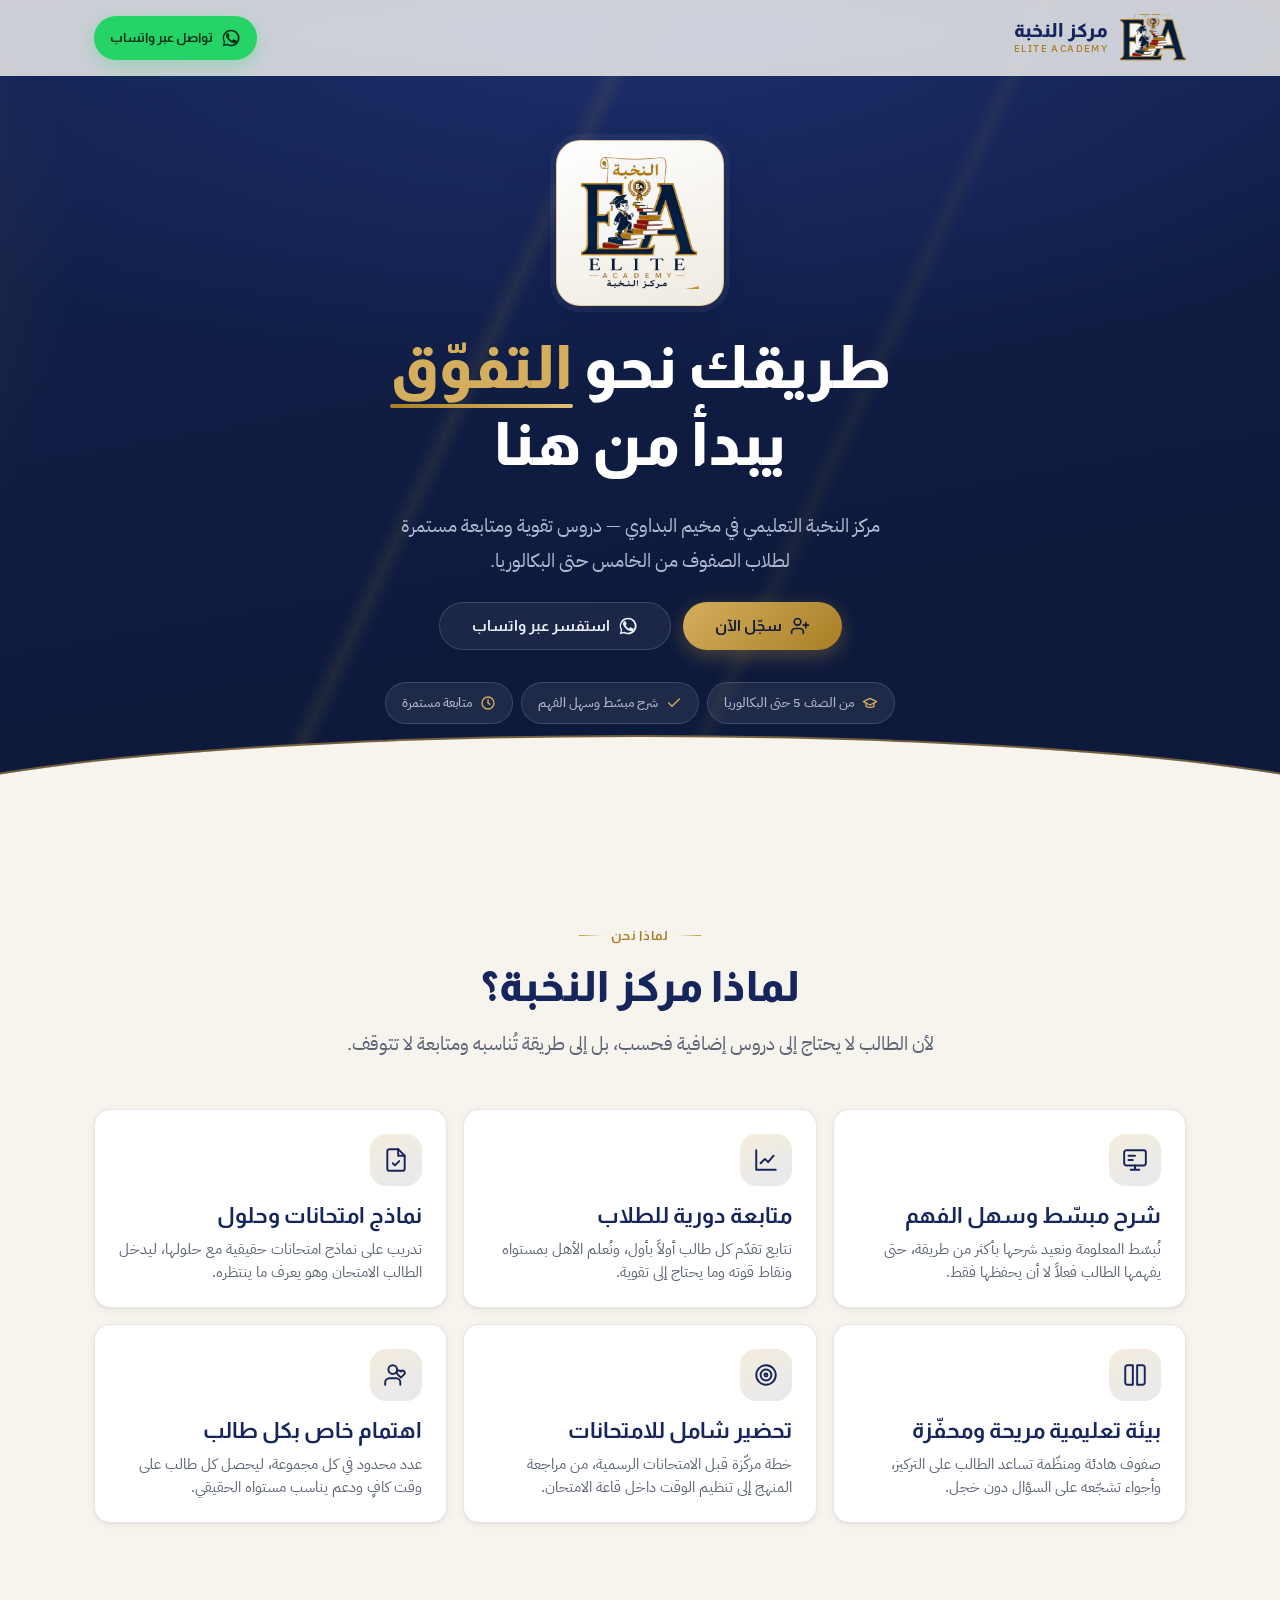
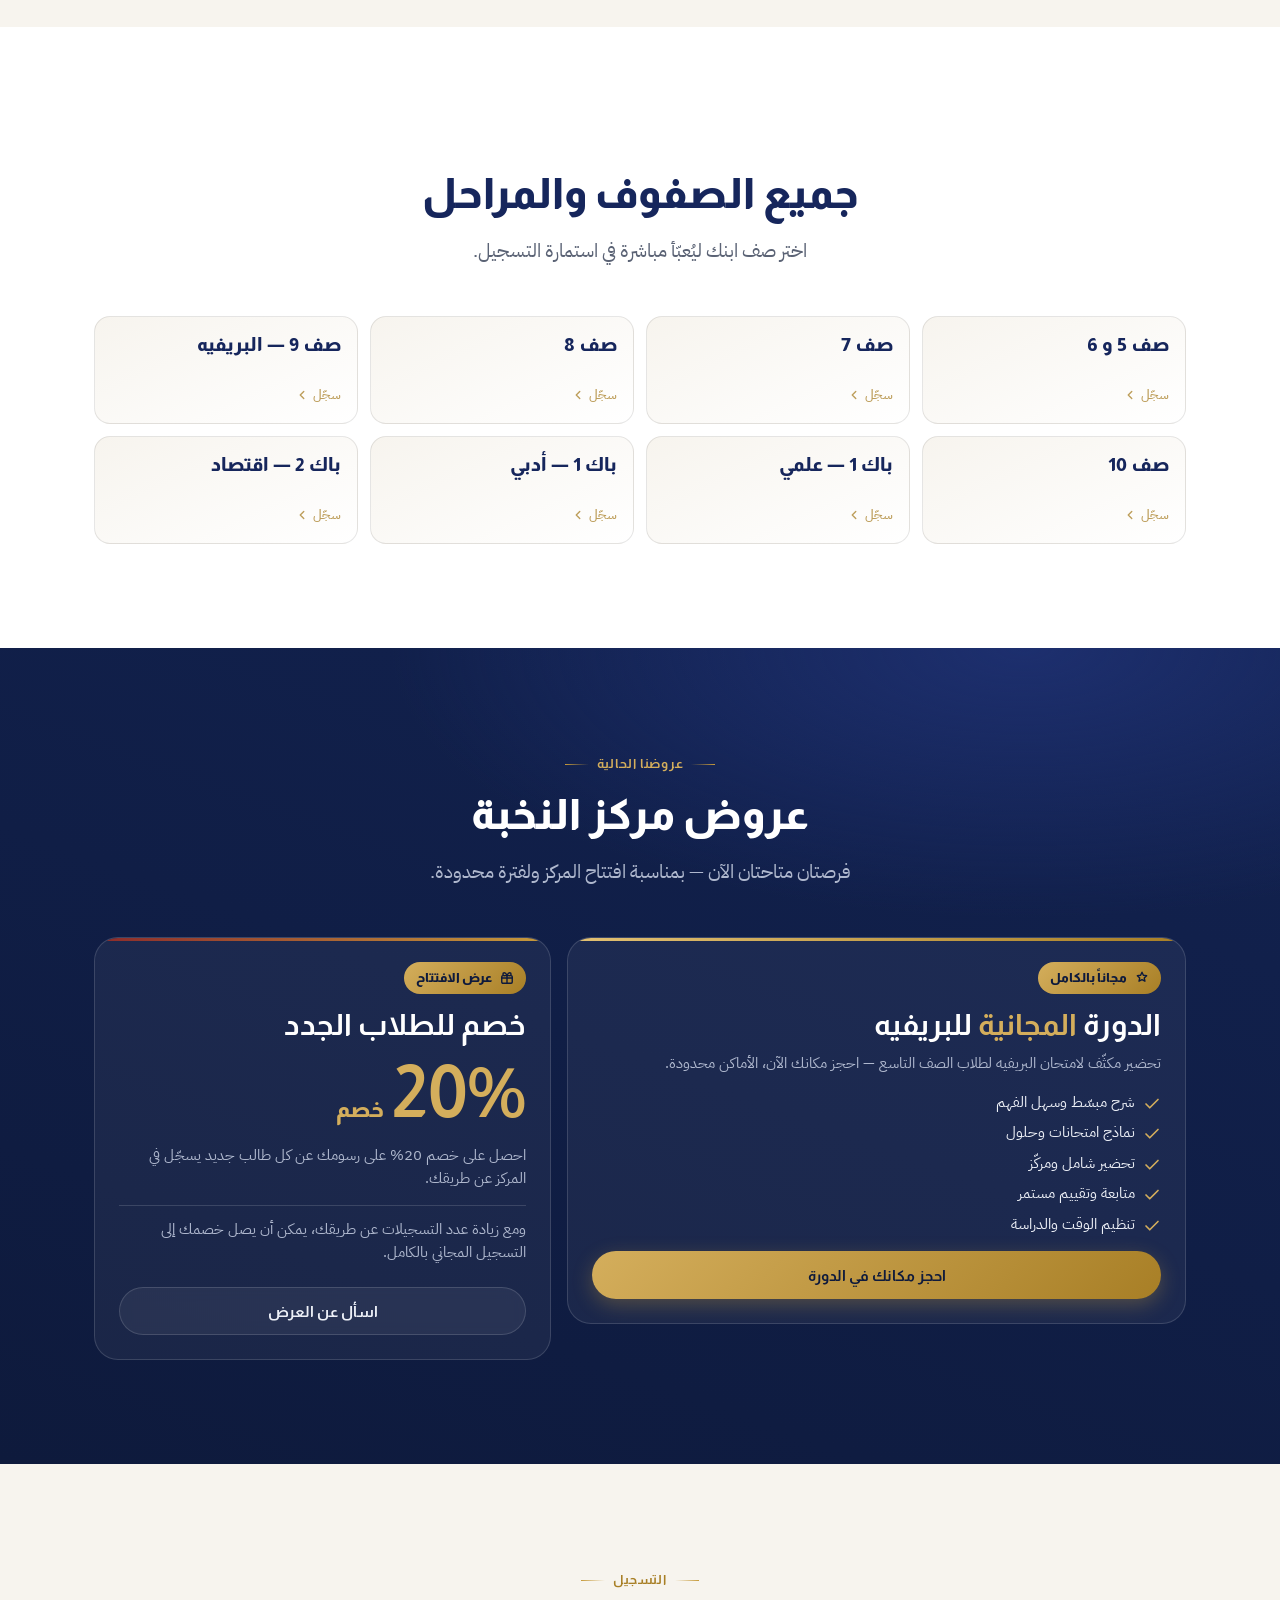
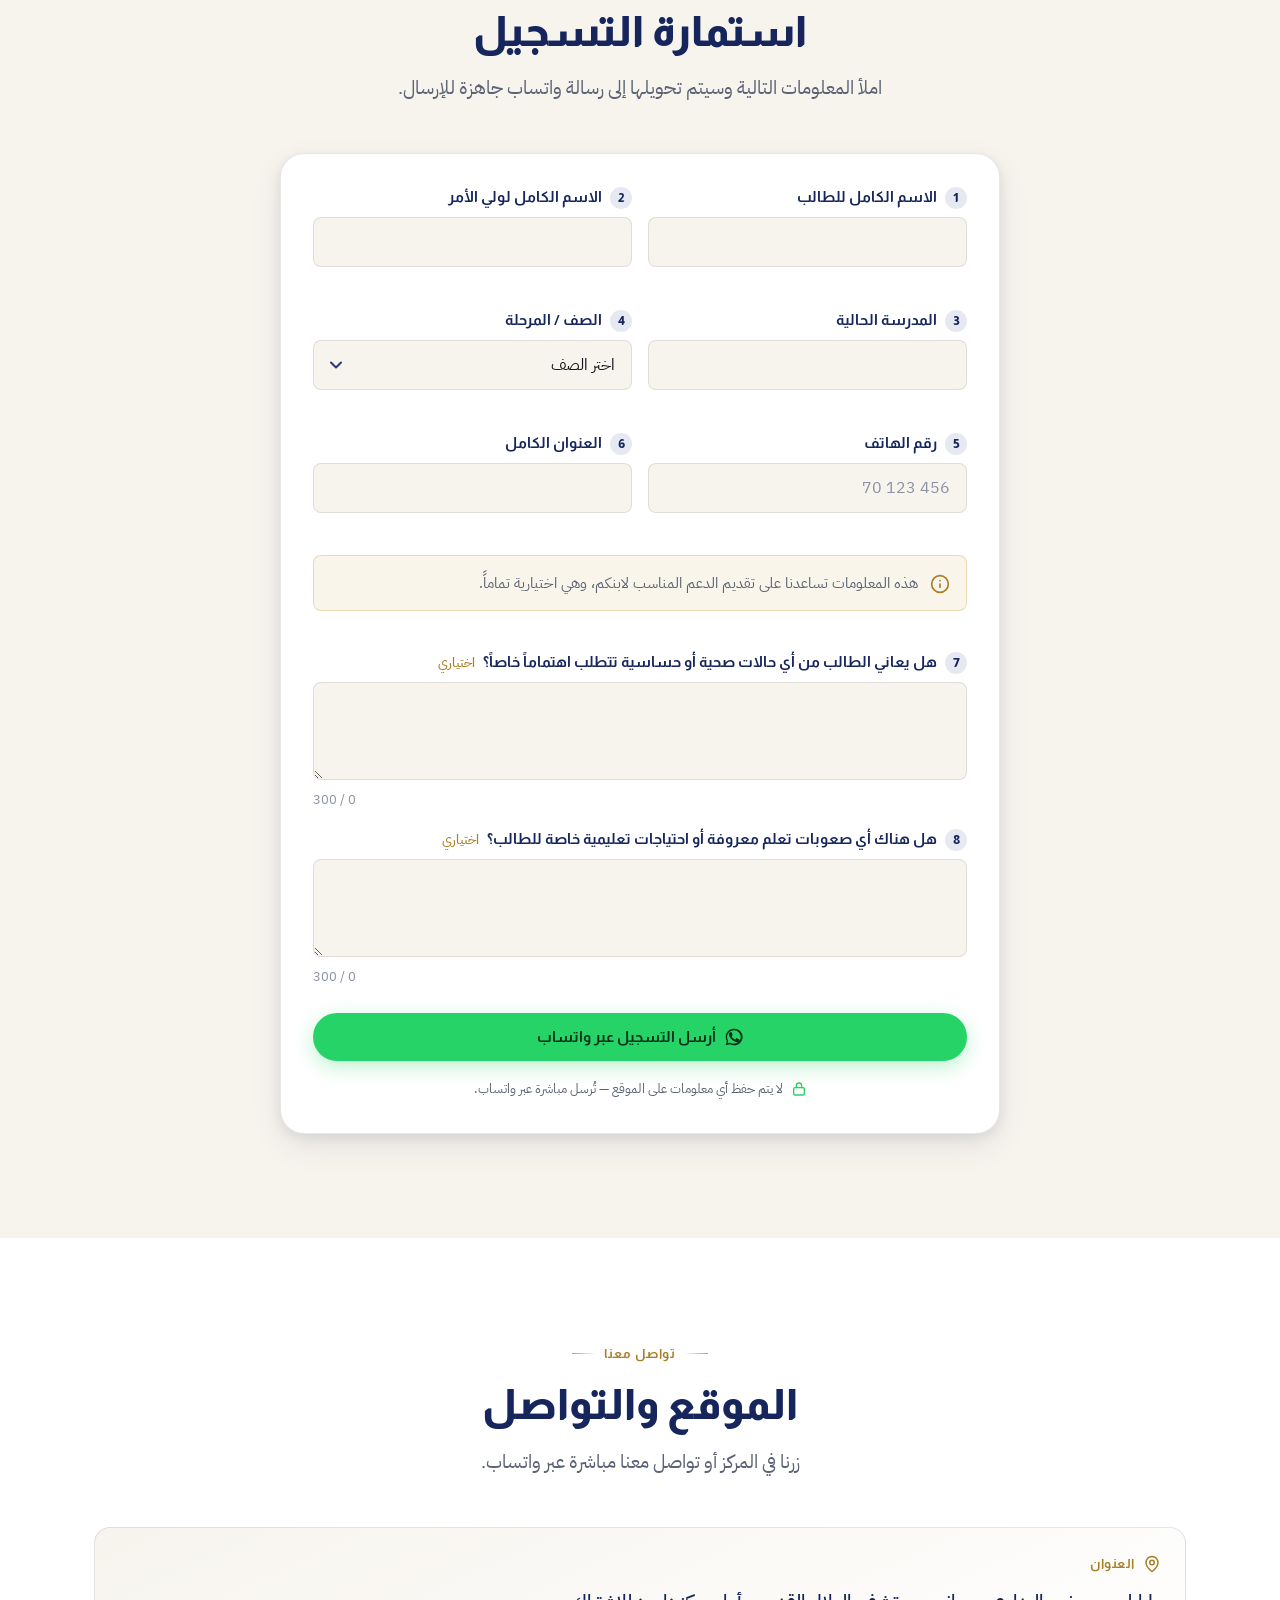
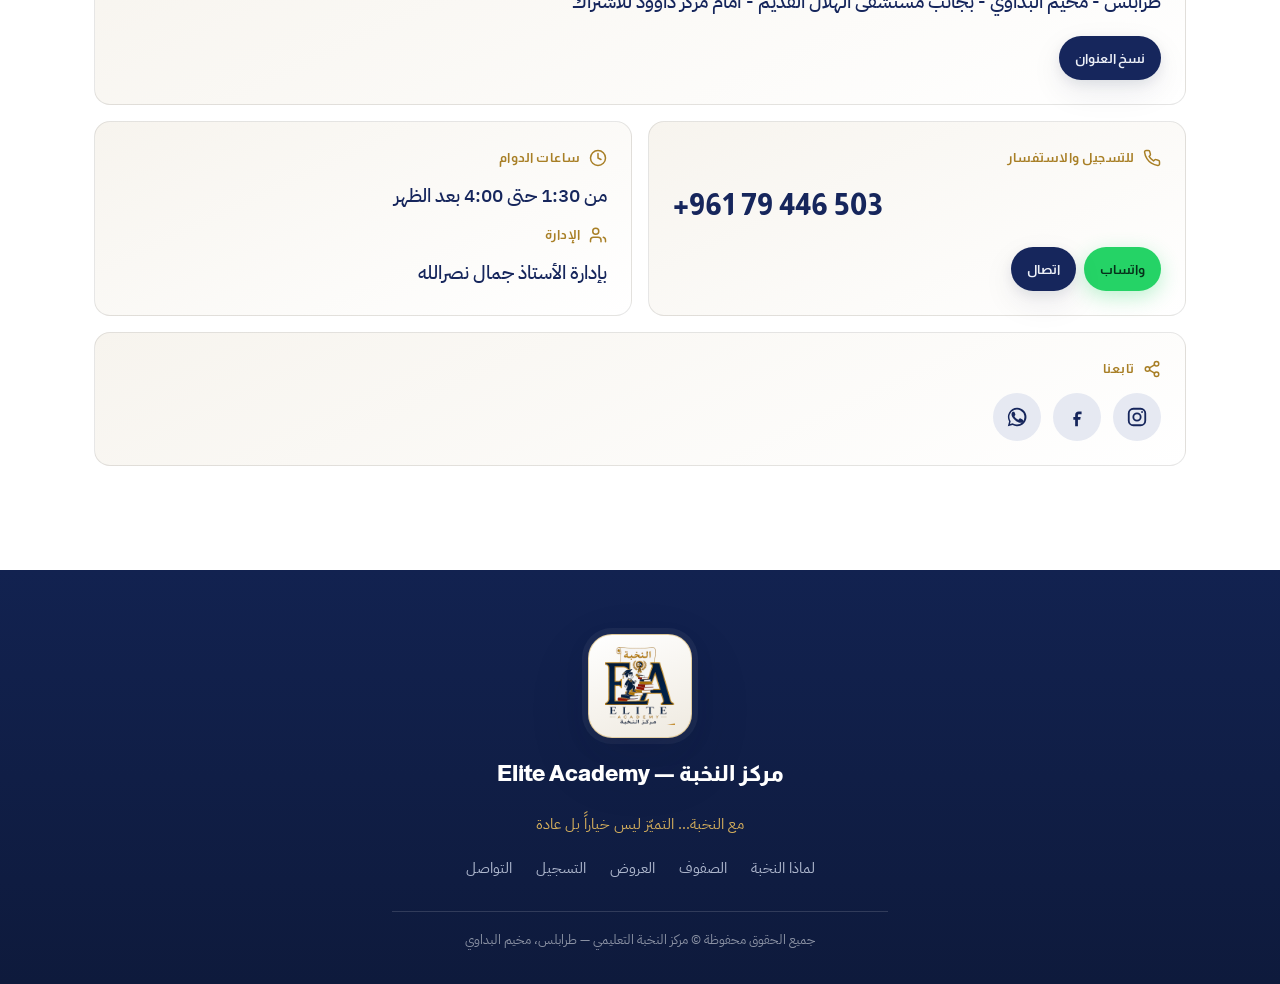
==== index.html @ ca25e095 "موقع مركز النخبة — الإصدار الأول موقع تعريفي من صفحة واحدة بالعربية (RTL) لمركز النخبة التعليمي في ط" ====
<!DOCTYPE html>
<html lang="ar" dir="rtl">
<head>
<meta charset="utf-8">
<meta name="viewport" content="width=device-width, initial-scale=1">
<title>مركز النخبة | Elite Academy — دروس تقوية في مخيم البداوي، طرابلس</title>
<meta name="description" content="مركز النخبة التعليمي في مخيم البداوي — طرابلس. دروس تقوية ومتابعة لطلاب الصفوف من الخامس حتى البكالوريا، بشرح مبسّط ومتابعة مستمرة وتحضير للامتحانات.">
<meta name="theme-color" content="#16265C">

<link rel="icon" href="assets/favicon.png" type="image/png">
<link rel="apple-touch-icon" href="assets/favicon.png">

<meta property="og:type" content="website">
<meta property="og:locale" content="ar_AR">
<meta property="og:title" content="مركز النخبة | Elite Academy">
<meta property="og:description" content="طريقك نحو التفوق يبدأ من هنا — دروس تقوية من الصف الخامس حتى البكالوريا في مخيم البداوي، طرابلس.">
<meta property="og:image" content="assets/og-image.jpg">
<meta property="og:image:width" content="1200">
<meta property="og:image:height" content="630">
<meta property="og:image:type" content="image/jpeg">
<meta name="twitter:card" content="summary_large_image">

<link rel="preconnect" href="https://fonts.googleapis.com">
<link rel="preconnect" href="https://fonts.gstatic.com" crossorigin>
<link href="https://fonts.googleapis.com/css2?family=Almarai:wght@400;700;800&family=IBM+Plex+Sans+Arabic:wght@400;500;600&display=swap" rel="stylesheet">

<link rel="stylesheet" href="css/tokens.css">
<link rel="stylesheet" href="css/base.css">
<link rel="stylesheet" href="css/components.css">
<link rel="stylesheet" href="css/sections.css">
<link rel="stylesheet" href="css/form.css">
</head>
<body>

<!-- ======================================================================
     SECTION: الهيدر
     ====================================================================== -->
<header class="header">
  <div class="container header__inner">

    <a href="#" class="logo" aria-label="مركز النخبة — الصفحة الرئيسية">
      <img class="logo__mark" src="assets/logo-mark.png" alt="" width="715" height="522">
      <span class="logo__text">
        <span class="logo__name">مركز النخبة</span>
        <span class="logo__tag">ELITE ACADEMY</span>
      </span>
    </a>

    <a class="btn btn--whatsapp btn--sm header__cta" data-wa href="#">
      <svg viewBox="0 0 24 24" fill="currentColor" aria-hidden="true"><path d="M17.5 14.4c-.3-.2-1.7-.9-2-1-.3-.1-.5-.1-.7.2s-.7 1-.9 1.2c-.2.2-.3.2-.6.1a8 8 0 0 1-2.4-1.5 9 9 0 0 1-1.6-2c-.2-.3 0-.5.1-.6l.5-.6.3-.5v-.6L9.3 6.7c-.2-.5-.5-.5-.7-.5h-.6c-.2 0-.6.1-.9.4-.3.3-1.1 1.1-1.1 2.7s1.2 3.1 1.3 3.3c.2.2 2.3 3.5 5.5 4.8 2.7 1.1 3.3.9 3.9.8.6-.1 1.7-.7 2-1.4.2-.7.2-1.3.2-1.4-.1-.2-.3-.2-.6-.4z"/><path d="M12 2a10 10 0 0 0-8.6 15L2 22l5.2-1.4A10 10 0 1 0 12 2zm0 18.2c-1.5 0-3-.4-4.3-1.2l-.3-.2-3.1.8.8-3-.2-.3A8.2 8.2 0 1 1 12 20.2z"/></svg>
      تواصل عبر واتساب
    </a>

  </div>
</header>

<main>

<!-- ======================================================================
     SECTION: الواجهة الرئيسية
     ====================================================================== -->
<section class="hero">
  <div class="container hero__inner">

    <div class="logo-plate" data-hero="1">
      <img src="assets/logo.png" alt="شعار مركز النخبة" width="727" height="813">
    </div>

    <h1 data-hero="2">
      طريقك نحو <span class="accent">التفوّق</span><br>يبدأ من هنا
    </h1>

    <p class="hero__lead" data-hero="3">
      مركز النخبة التعليمي في مخيم البداوي — دروس تقوية ومتابعة مستمرة
      لطلاب الصفوف من الخامس حتى البكالوريا.
    </p>

    <div class="hero__actions" data-hero="4">
      <a class="btn btn--gold" href="#registration">
        <svg viewBox="0 0 24 24" fill="none" stroke="currentColor" stroke-width="2" stroke-linecap="round" stroke-linejoin="round" aria-hidden="true"><path d="M16 21v-2a4 4 0 0 0-4-4H6a4 4 0 0 0-4 4v2"/><circle cx="9" cy="7" r="4"/><path d="M19 8v6M22 11h-6"/></svg>
        سجّل الآن
      </a>
      <a class="btn btn--ghost-light" data-wa href="#">
        <svg viewBox="0 0 24 24" fill="currentColor" aria-hidden="true"><path d="M17.5 14.4c-.3-.2-1.7-.9-2-1-.3-.1-.5-.1-.7.2s-.7 1-.9 1.2c-.2.2-.3.2-.6.1a8 8 0 0 1-2.4-1.5 9 9 0 0 1-1.6-2c-.2-.3 0-.5.1-.6l.5-.6.3-.5v-.6L9.3 6.7c-.2-.5-.5-.5-.7-.5h-.6c-.2 0-.6.1-.9.4-.3.3-1.1 1.1-1.1 2.7s1.2 3.1 1.3 3.3c.2.2 2.3 3.5 5.5 4.8 2.7 1.1 3.3.9 3.9.8.6-.1 1.7-.7 2-1.4.2-.7.2-1.3.2-1.4-.1-.2-.3-.2-.6-.4z"/><path d="M12 2a10 10 0 0 0-8.6 15L2 22l5.2-1.4A10 10 0 1 0 12 2zm0 18.2c-1.5 0-3-.4-4.3-1.2l-.3-.2-3.1.8.8-3-.2-.3A8.2 8.2 0 1 1 12 20.2z"/></svg>
        استفسر عبر واتساب
      </a>
    </div>

    <ul class="hero__chips" data-hero="5">
      <li class="chip chip--onDark">
        <svg viewBox="0 0 24 24" fill="none" stroke="currentColor" stroke-width="2" stroke-linecap="round" stroke-linejoin="round" aria-hidden="true"><path d="M22 10 12 5 2 10l10 5 10-5z"/><path d="M6 12v5c3 2 9 2 12 0v-5"/></svg>
        من الصف 5 حتى البكالوريا
      </li>
      <li class="chip chip--onDark">
        <svg viewBox="0 0 24 24" fill="none" stroke="currentColor" stroke-width="2" stroke-linecap="round" stroke-linejoin="round" aria-hidden="true"><path d="M20 6 9 17l-5-5"/></svg>
        شرح مبسّط وسهل الفهم
      </li>
      <li class="chip chip--onDark">
        <svg viewBox="0 0 24 24" fill="none" stroke="currentColor" stroke-width="2" stroke-linecap="round" stroke-linejoin="round" aria-hidden="true"><circle cx="12" cy="12" r="9"/><path d="M12 7v5l3 2"/></svg>
        متابعة مستمرة
      </li>
    </ul>

  </div>
  <div class="hero__arc" aria-hidden="true"></div>
</section>

<!-- ======================================================================
     SECTION: لماذا مركز النخبة؟
     ====================================================================== -->
<section class="section why" id="why">
  <div class="container">

    <div class="section-head">
      <span class="eyebrow" data-reveal>لماذا نحن</span>
      <h2 data-reveal data-reveal-step="1">لماذا مركز النخبة؟</h2>
      <p data-reveal data-reveal-step="2">
        لأن الطالب لا يحتاج إلى دروس إضافية فحسب، بل إلى طريقة تُناسبه ومتابعة لا تتوقف.
      </p>
    </div>

    <ul class="why__grid">

      <li class="card" data-reveal="scale" data-reveal-step="0">
        <span class="card__icon" aria-hidden="true">
          <svg viewBox="0 0 24 24" fill="none" stroke="currentColor" stroke-width="1.8" stroke-linecap="round" stroke-linejoin="round"><rect x="2" y="3" width="20" height="14" rx="2"/><path d="M8 21h8M12 17v4"/><path d="M6 8h6M6 12h4"/></svg>
        </span>
        <h3>شرح مبسّط وسهل الفهم</h3>
        <p>نُبسّط المعلومة ونعيد شرحها بأكثر من طريقة، حتى يفهمها الطالب فعلاً لا أن يحفظها فقط.</p>
      </li>

      <li class="card" data-reveal="scale" data-reveal-step="1">
        <span class="card__icon" aria-hidden="true">
          <svg viewBox="0 0 24 24" fill="none" stroke="currentColor" stroke-width="1.8" stroke-linecap="round" stroke-linejoin="round"><path d="M3 3v18h18"/><path d="M7 15l4-4 3 3 5-6"/></svg>
        </span>
        <h3>متابعة دورية للطلاب</h3>
        <p>نتابع تقدّم كل طالب أولاً بأول، ونُعلم الأهل بمستواه ونقاط قوته وما يحتاج إلى تقوية.</p>
      </li>

      <li class="card" data-reveal="scale" data-reveal-step="2">
        <span class="card__icon" aria-hidden="true">
          <svg viewBox="0 0 24 24" fill="none" stroke="currentColor" stroke-width="1.8" stroke-linecap="round" stroke-linejoin="round"><path d="M14 2H6a2 2 0 0 0-2 2v16a2 2 0 0 0 2 2h12a2 2 0 0 0 2-2V8z"/><path d="M14 2v6h6"/><path d="M9 15l2 2 4-4"/></svg>
        </span>
        <h3>نماذج امتحانات وحلول</h3>
        <p>تدريب على نماذج امتحانات حقيقية مع حلولها، ليدخل الطالب الامتحان وهو يعرف ما ينتظره.</p>
      </li>

      <li class="card" data-reveal="scale" data-reveal-step="3">
        <span class="card__icon" aria-hidden="true">
          <svg viewBox="0 0 24 24" fill="none" stroke="currentColor" stroke-width="1.8" stroke-linecap="round" stroke-linejoin="round"><path d="M3 5a2 2 0 0 1 2-2h5v18H5a2 2 0 0 1-2-2z"/><path d="M21 5a2 2 0 0 0-2-2h-5v18h5a2 2 0 0 0 2-2z"/></svg>
        </span>
        <h3>بيئة تعليمية مريحة ومحفّزة</h3>
        <p>صفوف هادئة ومنظّمة تساعد الطالب على التركيز، وأجواء تشجّعه على السؤال دون خجل.</p>
      </li>

      <li class="card" data-reveal="scale" data-reveal-step="4">
        <span class="card__icon" aria-hidden="true">
          <svg viewBox="0 0 24 24" fill="none" stroke="currentColor" stroke-width="1.8" stroke-linecap="round" stroke-linejoin="round"><circle cx="12" cy="12" r="9"/><circle cx="12" cy="12" r="5"/><circle cx="12" cy="12" r="1.4"/></svg>
        </span>
        <h3>تحضير شامل للامتحانات</h3>
        <p>خطة مركّزة قبل الامتحانات الرسمية، من مراجعة المنهج إلى تنظيم الوقت داخل قاعة الامتحان.</p>
      </li>

      <li class="card" data-reveal="scale" data-reveal-step="5">
        <span class="card__icon" aria-hidden="true">
          <svg viewBox="0 0 24 24" fill="none" stroke="currentColor" stroke-width="1.8" stroke-linecap="round" stroke-linejoin="round"><path d="M16 21v-2a4 4 0 0 0-4-4H6a4 4 0 0 0-4 4v2"/><circle cx="9" cy="7" r="4"/><path d="M19.5 8.6a2 2 0 0 0-2.8 0l-.2.2-.2-.2a2 2 0 1 0-2.8 2.8l3 3 3-3a2 2 0 0 0 0-2.8z"/></svg>
        </span>
        <h3>اهتمام خاص بكل طالب</h3>
        <p>عدد محدود في كل مجموعة، ليحصل كل طالب على وقت كافٍ ودعم يناسب مستواه الحقيقي.</p>
      </li>

    </ul>

  </div>
</section>

<!-- ======================================================================
     SECTION: الصفوف والمراحل
     كل بطاقة تحمل data-grade — يجب أن تطابق قيمتها قائمة grades في js/content.js
     ====================================================================== -->
<section class="section grades" id="grades">
  <div class="container">

    <div class="section-head">
      <span class="eyebrow" data-reveal>الصفوف</span>
      <h2 data-reveal data-reveal-step="1">جميع الصفوف والمراحل</h2>
      <p data-reveal data-reveal-step="2">
        اختر صف ابنك ليُعبّأ مباشرة في استمارة التسجيل.
      </p>
    </div>

    <div class="grades__grid">

      <button type="button" class="grade" data-grade="صف 5 و 6" data-reveal="scale" data-reveal-step="0">
        <span class="grade__label">صف 5 و 6</span>
        <span class="grade__hint">
          سجّل
          <svg viewBox="0 0 24 24" fill="none" stroke="currentColor" stroke-width="2.4" stroke-linecap="round" stroke-linejoin="round" aria-hidden="true"><path d="M15 6l-6 6 6 6"/></svg>
        </span>
      </button>

      <button type="button" class="grade" data-grade="صف 7" data-reveal="scale" data-reveal-step="1">
        <span class="grade__label">صف 7</span>
        <span class="grade__hint">
          سجّل
          <svg viewBox="0 0 24 24" fill="none" stroke="currentColor" stroke-width="2.4" stroke-linecap="round" stroke-linejoin="round" aria-hidden="true"><path d="M15 6l-6 6 6 6"/></svg>
        </span>
      </button>

      <button type="button" class="grade" data-grade="صف 8" data-reveal="scale" data-reveal-step="2">
        <span class="grade__label">صف 8</span>
        <span class="grade__hint">
          سجّل
          <svg viewBox="0 0 24 24" fill="none" stroke="currentColor" stroke-width="2.4" stroke-linecap="round" stroke-linejoin="round" aria-hidden="true"><path d="M15 6l-6 6 6 6"/></svg>
        </span>
      </button>

      <button type="button" class="grade" data-grade="صف 9 (البريفيه)" data-reveal="scale" data-reveal-step="3">
        <span class="grade__label">صف 9 — البريفيه</span>
        <span class="grade__hint">
          سجّل
          <svg viewBox="0 0 24 24" fill="none" stroke="currentColor" stroke-width="2.4" stroke-linecap="round" stroke-linejoin="round" aria-hidden="true"><path d="M15 6l-6 6 6 6"/></svg>
        </span>
      </button>

      <button type="button" class="grade" data-grade="صف 10" data-reveal="scale" data-reveal-step="4">
        <span class="grade__label">صف 10</span>
        <span class="grade__hint">
          سجّل
          <svg viewBox="0 0 24 24" fill="none" stroke="currentColor" stroke-width="2.4" stroke-linecap="round" stroke-linejoin="round" aria-hidden="true"><path d="M15 6l-6 6 6 6"/></svg>
        </span>
      </button>

      <button type="button" class="grade" data-grade="باك 1 - علمي" data-reveal="scale" data-reveal-step="5">
        <span class="grade__label">باك 1 — علمي</span>
        <span class="grade__hint">
          سجّل
          <svg viewBox="0 0 24 24" fill="none" stroke="currentColor" stroke-width="2.4" stroke-linecap="round" stroke-linejoin="round" aria-hidden="true"><path d="M15 6l-6 6 6 6"/></svg>
        </span>
      </button>

      <button type="button" class="grade" data-grade="باك 1 - أدبي" data-reveal="scale" data-reveal-step="6">
        <span class="grade__label">باك 1 — أدبي</span>
        <span class="grade__hint">
          سجّل
          <svg viewBox="0 0 24 24" fill="none" stroke="currentColor" stroke-width="2.4" stroke-linecap="round" stroke-linejoin="round" aria-hidden="true"><path d="M15 6l-6 6 6 6"/></svg>
        </span>
      </button>

      <button type="button" class="grade" data-grade="باك 2 - اقتصاد" data-reveal="scale" data-reveal-step="7">
        <span class="grade__label">باك 2 — اقتصاد</span>
        <span class="grade__hint">
          سجّل
          <svg viewBox="0 0 24 24" fill="none" stroke="currentColor" stroke-width="2.4" stroke-linecap="round" stroke-linejoin="round" aria-hidden="true"><path d="M15 6l-6 6 6 6"/></svg>
        </span>
      </button>

    </div>

  </div>
</section>

<!-- ======================================================================
     SECTION: العروض
     لإخفاء أي عرض انتهت مدته: أضف كلمة hidden إلى عنصر <article> الخاص به.
     ====================================================================== -->
<section class="section offers" id="offers">
  <div class="container">

    <div class="section-head">
      <span class="eyebrow" data-reveal>عروضنا الحالية</span>
      <h2 data-reveal data-reveal-step="1">عروض مركز النخبة</h2>
      <p data-reveal data-reveal-step="2">
        فرصتان متاحتان الآن — بمناسبة افتتاح المركز ولفترة محدودة.
      </p>
    </div>

    <div class="offers__grid">

      <!-- العرض 1: الدورة المجانية للبريفيه -->
      <article class="panel" data-reveal>
        <span class="panel__badge">
          <svg viewBox="0 0 24 24" fill="none" stroke="currentColor" stroke-width="2.4" stroke-linecap="round" stroke-linejoin="round" aria-hidden="true" width="14" height="14"><path d="M12 2l2.4 5.4 5.6.6-4.2 3.9 1.2 5.6L12 14.8 6.9 17.5l1.2-5.6L4 8l5.6-.6z"/></svg>
          مجاناً بالكامل
        </span>

        <h3>الدورة <span class="accent">المجانية</span> للبريفيه</h3>
        <p>تحضير مكثّف لامتحان البريفيه لطلاب الصف التاسع — احجز مكانك الآن، الأماكن محدودة.</p>

        <ul class="panel__list">
          <li>
            <svg viewBox="0 0 24 24" fill="none" stroke="currentColor" stroke-width="2.2" stroke-linecap="round" stroke-linejoin="round" aria-hidden="true"><path d="M20 6 9 17l-5-5"/></svg>
            شرح مبسّط وسهل الفهم
          </li>
          <li>
            <svg viewBox="0 0 24 24" fill="none" stroke="currentColor" stroke-width="2.2" stroke-linecap="round" stroke-linejoin="round" aria-hidden="true"><path d="M20 6 9 17l-5-5"/></svg>
            نماذج امتحانات وحلول
          </li>
          <li>
            <svg viewBox="0 0 24 24" fill="none" stroke="currentColor" stroke-width="2.2" stroke-linecap="round" stroke-linejoin="round" aria-hidden="true"><path d="M20 6 9 17l-5-5"/></svg>
            تحضير شامل ومركّز
          </li>
          <li>
            <svg viewBox="0 0 24 24" fill="none" stroke="currentColor" stroke-width="2.2" stroke-linecap="round" stroke-linejoin="round" aria-hidden="true"><path d="M20 6 9 17l-5-5"/></svg>
            متابعة وتقييم مستمر
          </li>
          <li>
            <svg viewBox="0 0 24 24" fill="none" stroke="currentColor" stroke-width="2.2" stroke-linecap="round" stroke-linejoin="round" aria-hidden="true"><path d="M20 6 9 17l-5-5"/></svg>
            تنظيم الوقت والدراسة
          </li>
        </ul>

        <a class="btn btn--gold btn--block" data-wa="brevet" href="#">احجز مكانك في الدورة</a>
      </article>

      <!-- العرض 2: خصم الطلاب الجدد -->
      <article class="panel panel--accent" data-reveal data-reveal-step="1">
        <span class="panel__badge">
          <svg viewBox="0 0 24 24" fill="none" stroke="currentColor" stroke-width="2.4" stroke-linecap="round" stroke-linejoin="round" aria-hidden="true" width="14" height="14"><rect x="3" y="8" width="18" height="13" rx="2"/><path d="M3 12h18M12 8v13"/><path d="M12 8S10 3 7.5 3a2.5 2.5 0 0 0 0 5M12 8s2-5 4.5-5a2.5 2.5 0 0 1 0 5"/></svg>
          عرض الافتتاح
        </span>

        <h3>خصم للطلاب الجدد</h3>

        <div class="panel__figure">
          <b>20%</b>
          <span>خصم</span>
        </div>

        <p>احصل على خصم 20% على رسومك عن كل طالب جديد يسجّل في المركز عن طريقك.</p>

        <p class="panel__note">
          ومع زيادة عدد التسجيلات عن طريقك، يمكن أن يصل خصمك إلى التسجيل المجاني بالكامل.
        </p>

        <div class="form-actions">
          <a class="btn btn--ghost-light btn--block" data-wa="offer" href="#">اسأل عن العرض</a>
        </div>
      </article>

    </div>

  </div>
</section>

<!-- ======================================================================
     SECTION: استمارة التسجيل
     لا تُحفظ أي بيانات — الاستمارة تبني رسالة واتساب فقط.
     ====================================================================== -->
<section class="section registration" id="registration">
  <div class="container">

    <div class="section-head">
      <span class="eyebrow" data-reveal>التسجيل</span>
      <h2 data-reveal data-reveal-step="1">استمارة التسجيل</h2>
      <p data-reveal data-reveal-step="2">
        املأ المعلومات التالية وسيتم تحويلها إلى رسالة واتساب جاهزة للإرسال.
      </p>
    </div>

    <div class="form-shell" data-reveal>

      <form id="registration-form" novalidate>

        <div class="form-grid">

          <div class="field">
            <label class="field__label" for="student">
              <span class="field__num">1</span>
              الاسم الكامل للطالب
            </label>
            <input class="field__control" type="text" id="student" name="student" required autocomplete="off">
            <div class="field__meta">
              <span class="field__error">
                <svg viewBox="0 0 24 24" fill="none" stroke="currentColor" stroke-width="2.2" stroke-linecap="round" aria-hidden="true"><circle cx="12" cy="12" r="10"/><path d="M12 8v5M12 16.5v.01"/></svg>
                يرجى إدخال اسم الطالب
              </span>
            </div>
          </div>

          <div class="field">
            <label class="field__label" for="guardian">
              <span class="field__num">2</span>
              الاسم الكامل لولي الأمر
            </label>
            <input class="field__control" type="text" id="guardian" name="guardian" required autocomplete="off">
            <div class="field__meta">
              <span class="field__error">
                <svg viewBox="0 0 24 24" fill="none" stroke="currentColor" stroke-width="2.2" stroke-linecap="round" aria-hidden="true"><circle cx="12" cy="12" r="10"/><path d="M12 8v5M12 16.5v.01"/></svg>
                يرجى إدخال اسم ولي الأمر
              </span>
            </div>
          </div>

          <div class="field">
            <label class="field__label" for="school">
              <span class="field__num">3</span>
              المدرسة الحالية
            </label>
            <input class="field__control" type="text" id="school" name="school" required autocomplete="off">
            <div class="field__meta">
              <span class="field__error">
                <svg viewBox="0 0 24 24" fill="none" stroke="currentColor" stroke-width="2.2" stroke-linecap="round" aria-hidden="true"><circle cx="12" cy="12" r="10"/><path d="M12 8v5M12 16.5v.01"/></svg>
                يرجى إدخال اسم المدرسة
              </span>
            </div>
          </div>

          <div class="field">
            <label class="field__label" for="grade">
              <span class="field__num">4</span>
              الصف / المرحلة
            </label>
            <select class="field__control" id="grade" name="grade" required>
              <option value="">اختر الصف</option>
            </select>
            <div class="field__meta">
              <span class="field__error">
                <svg viewBox="0 0 24 24" fill="none" stroke="currentColor" stroke-width="2.2" stroke-linecap="round" aria-hidden="true"><circle cx="12" cy="12" r="10"/><path d="M12 8v5M12 16.5v.01"/></svg>
                يرجى اختيار الصف
              </span>
            </div>
          </div>

          <div class="field">
            <label class="field__label" for="phone">
              <span class="field__num">5</span>
              رقم الهاتف
            </label>
            <input class="field__control field__control--tel" type="tel" id="phone" name="phone" required inputmode="tel" autocomplete="tel" placeholder="70 123 456">
            <div class="field__meta">
              <span class="field__error">
                <svg viewBox="0 0 24 24" fill="none" stroke="currentColor" stroke-width="2.2" stroke-linecap="round" aria-hidden="true"><circle cx="12" cy="12" r="10"/><path d="M12 8v5M12 16.5v.01"/></svg>
                يرجى إدخال رقم هاتف صحيح
              </span>
            </div>
          </div>

          <div class="field">
            <label class="field__label" for="address">
              <span class="field__num">6</span>
              العنوان الكامل
            </label>
            <input class="field__control" type="text" id="address" name="address" required autocomplete="off">
            <div class="field__meta">
              <span class="field__error">
                <svg viewBox="0 0 24 24" fill="none" stroke="currentColor" stroke-width="2.2" stroke-linecap="round" aria-hidden="true"><circle cx="12" cy="12" r="10"/><path d="M12 8v5M12 16.5v.01"/></svg>
                يرجى إدخال العنوان
              </span>
            </div>
          </div>

          <div class="field field--wide">
            <div class="form-note">
              <svg viewBox="0 0 24 24" fill="none" stroke="currentColor" stroke-width="2" stroke-linecap="round" stroke-linejoin="round" aria-hidden="true"><circle cx="12" cy="12" r="10"/><path d="M12 16v-4M12 8v.01"/></svg>
              <p>هذه المعلومات تساعدنا على تقديم الدعم المناسب لابنكم، وهي اختيارية تماماً.</p>
            </div>
          </div>

          <div class="field field--wide">
            <label class="field__label" for="health">
              <span class="field__num">7</span>
              هل يعاني الطالب من أي حالات صحية أو حساسية تتطلب اهتماماً خاصاً؟
              <span class="field__optional">اختياري</span>
            </label>
            <textarea class="field__control" id="health" name="health" maxlength="300" rows="3"></textarea>
            <div class="field__meta">
              <span class="field__count" data-count-for="health"></span>
            </div>
          </div>

          <div class="field field--wide">
            <label class="field__label" for="needs">
              <span class="field__num">8</span>
              هل هناك أي صعوبات تعلم معروفة أو احتياجات تعليمية خاصة للطالب؟
              <span class="field__optional">اختياري</span>
            </label>
            <textarea class="field__control" id="needs" name="needs" maxlength="300" rows="3"></textarea>
            <div class="field__meta">
              <span class="field__count" data-count-for="needs"></span>
            </div>
          </div>

        </div>

        <div class="form-actions">
          <button type="submit" class="btn btn--whatsapp btn--block">
            <svg viewBox="0 0 24 24" fill="currentColor" aria-hidden="true"><path d="M17.5 14.4c-.3-.2-1.7-.9-2-1-.3-.1-.5-.1-.7.2s-.7 1-.9 1.2c-.2.2-.3.2-.6.1a8 8 0 0 1-2.4-1.5 9 9 0 0 1-1.6-2c-.2-.3 0-.5.1-.6l.5-.6.3-.5v-.6L9.3 6.7c-.2-.5-.5-.5-.7-.5h-.6c-.2 0-.6.1-.9.4-.3.3-1.1 1.1-1.1 2.7s1.2 3.1 1.3 3.3c.2.2 2.3 3.5 5.5 4.8 2.7 1.1 3.3.9 3.9.8.6-.1 1.7-.7 2-1.4.2-.7.2-1.3.2-1.4-.1-.2-.3-.2-.6-.4z"/><path d="M12 2a10 10 0 0 0-8.6 15L2 22l5.2-1.4A10 10 0 1 0 12 2zm0 18.2c-1.5 0-3-.4-4.3-1.2l-.3-.2-3.1.8.8-3-.2-.3A8.2 8.2 0 1 1 12 20.2z"/></svg>
            أرسل التسجيل عبر واتساب
          </button>
        </div>

        <div class="form-privacy">
          <svg viewBox="0 0 24 24" fill="none" stroke="currentColor" stroke-width="2" stroke-linecap="round" stroke-linejoin="round" aria-hidden="true"><rect x="4" y="10" width="16" height="11" rx="2"/><path d="M8 10V7a4 4 0 0 1 8 0v3"/></svg>
          <p>لا يتم حفظ أي معلومات على الموقع — تُرسل مباشرة عبر واتساب.</p>
        </div>

      </form>

      <!-- لوحة التأكيد بعد بناء الرسالة -->
      <div class="form-done" id="form-done">
        <span class="form-done__icon" aria-hidden="true">
          <svg viewBox="0 0 24 24" fill="none" stroke="currentColor" stroke-width="2.4" stroke-linecap="round" stroke-linejoin="round"><path d="M20 6 9 17l-5-5"/></svg>
        </span>

        <h3>رسالتك جاهزة</h3>
        <p>إذا لم يفتح واتساب تلقائياً، اضغط الزر بالأسفل أو انسخ الرسالة وأرسلها يدوياً.</p>

        <pre class="form-done__preview" id="form-preview"></pre>

        <p class="form-done__warn" id="form-trim" hidden>
          <svg viewBox="0 0 24 24" fill="none" stroke="currentColor" stroke-width="2" stroke-linecap="round" stroke-linejoin="round" aria-hidden="true"><path d="M10.3 3.9 1.8 18a2 2 0 0 0 1.7 3h17a2 2 0 0 0 1.7-3L13.7 3.9a2 2 0 0 0-3.4 0z"/><path d="M12 9v4M12 17v.01"/></svg>
          إجاباتك طويلة، لذلك قد تصل مختصرة إلى واتساب — استخدم «نسخ الرسالة» لإرسالها كاملة.
        </p>

        <div class="form-done__actions">
          <a class="btn btn--whatsapp" id="form-send" href="#" target="_blank" rel="noopener">فتح واتساب</a>
          <button type="button" class="btn btn--navy" id="form-copy">نسخ الرسالة</button>
        </div>

        <span class="copy-ok" id="copy-state" role="status" aria-live="polite"></span>
      </div>

    </div>

  </div>
</section>

<!-- ======================================================================
     SECTION: الموقع والتواصل
     ====================================================================== -->
<section class="section contact" id="contact">
  <div class="container">

    <div class="section-head">
      <span class="eyebrow" data-reveal>تواصل معنا</span>
      <h2 data-reveal data-reveal-step="1">الموقع والتواصل</h2>
      <p data-reveal data-reveal-step="2">
        زرنا في المركز أو تواصل معنا مباشرة عبر واتساب.
      </p>
    </div>

    <div class="contact__grid">

      <div class="contact__card contact__card--wide" data-reveal>
        <span class="contact__label">
          <svg viewBox="0 0 24 24" fill="none" stroke="currentColor" stroke-width="2" stroke-linecap="round" stroke-linejoin="round" aria-hidden="true"><path d="M20 10c0 6-8 12-8 12s-8-6-8-12a8 8 0 0 1 16 0z"/><circle cx="12" cy="10" r="3"/></svg>
          العنوان
        </span>
        <p class="contact__value" id="address-text" data-site="address"></p>
        <div class="contact__actions">
          <button type="button" class="btn btn--navy btn--sm" data-copy="#address-text">نسخ العنوان</button>
        </div>
      </div>

      <div class="contact__card" data-reveal data-reveal-step="1">
        <span class="contact__label">
          <svg viewBox="0 0 24 24" fill="none" stroke="currentColor" stroke-width="2" stroke-linecap="round" stroke-linejoin="round" aria-hidden="true"><path d="M22 16.9v3a2 2 0 0 1-2.2 2 19.8 19.8 0 0 1-8.6-3.1 19.5 19.5 0 0 1-6-6A19.8 19.8 0 0 1 2.1 4.2 2 2 0 0 1 4.1 2h3a2 2 0 0 1 2 1.7c.1 1 .4 1.9.7 2.8a2 2 0 0 1-.5 2.1L8.1 9.9a16 16 0 0 0 6 6l1.3-1.2a2 2 0 0 1 2.1-.5c.9.3 1.8.6 2.8.7a2 2 0 0 1 1.7 2z"/></svg>
          للتسجيل والاستفسار
        </span>
        <p class="contact__value contact__value--phone" data-site="phoneDisplay"></p>
        <div class="contact__actions">
          <a class="btn btn--whatsapp btn--sm" data-wa href="#">واتساب</a>
          <a class="btn btn--navy btn--sm" data-tel href="#">اتصال</a>
        </div>
      </div>

      <div class="contact__card" data-reveal data-reveal-step="2">
        <span class="contact__label">
          <svg viewBox="0 0 24 24" fill="none" stroke="currentColor" stroke-width="2" stroke-linecap="round" stroke-linejoin="round" aria-hidden="true"><circle cx="12" cy="12" r="10"/><path d="M12 6v6l4 2"/></svg>
          ساعات الدوام
        </span>
        <p class="contact__value" data-site="hours"></p>

        <span class="contact__label">
          <svg viewBox="0 0 24 24" fill="none" stroke="currentColor" stroke-width="2" stroke-linecap="round" stroke-linejoin="round" aria-hidden="true"><path d="M16 21v-2a4 4 0 0 0-4-4H6a4 4 0 0 0-4 4v2"/><circle cx="9" cy="7" r="4"/><path d="M22 21v-2a4 4 0 0 0-3-3.9"/></svg>
          الإدارة
        </span>
        <p class="contact__value" data-site="director"></p>
      </div>

      <div class="contact__card contact__card--wide" data-reveal data-reveal-step="3">
        <span class="contact__label">
          <svg viewBox="0 0 24 24" fill="none" stroke="currentColor" stroke-width="2" stroke-linecap="round" stroke-linejoin="round" aria-hidden="true"><circle cx="18" cy="5" r="3"/><circle cx="6" cy="12" r="3"/><circle cx="18" cy="19" r="3"/><path d="M8.6 13.5l6.8 4M15.4 6.5l-6.8 4"/></svg>
          تابعنا
        </span>
        <div class="socials">
          <a class="social" data-social="instagram" href="#" aria-label="إنستغرام" aria-disabled="true">
            <svg viewBox="0 0 24 24" fill="none" stroke="currentColor" stroke-width="2" stroke-linecap="round" stroke-linejoin="round" aria-hidden="true"><rect x="3" y="3" width="18" height="18" rx="5"/><circle cx="12" cy="12" r="4"/><circle cx="17.5" cy="6.5" r="1" fill="currentColor" stroke="none"/></svg>
          </a>
          <a class="social" data-social="facebook" href="#" aria-label="فيسبوك" aria-disabled="true">
            <svg viewBox="0 0 24 24" fill="currentColor" aria-hidden="true"><path d="M14 9h3V6h-3a4 4 0 0 0-4 4v2H8v3h2v7h3v-7h2.5l.5-3H13v-2a1 1 0 0 1 1-1z"/></svg>
          </a>
          <a class="social" data-wa href="#" aria-label="واتساب">
            <svg viewBox="0 0 24 24" fill="currentColor" aria-hidden="true"><path d="M17.5 14.4c-.3-.2-1.7-.9-2-1-.3-.1-.5-.1-.7.2s-.7 1-.9 1.2c-.2.2-.3.2-.6.1a8 8 0 0 1-2.4-1.5 9 9 0 0 1-1.6-2c-.2-.3 0-.5.1-.6l.5-.6.3-.5v-.6L9.3 6.7c-.2-.5-.5-.5-.7-.5h-.6c-.2 0-.6.1-.9.4-.3.3-1.1 1.1-1.1 2.7s1.2 3.1 1.3 3.3c.2.2 2.3 3.5 5.5 4.8 2.7 1.1 3.3.9 3.9.8.6-.1 1.7-.7 2-1.4.2-.7.2-1.3.2-1.4-.1-.2-.3-.2-.6-.4z"/><path d="M12 2a10 10 0 0 0-8.6 15L2 22l5.2-1.4A10 10 0 1 0 12 2zm0 18.2c-1.5 0-3-.4-4.3-1.2l-.3-.2-3.1.8.8-3-.2-.3A8.2 8.2 0 1 1 12 20.2z"/></svg>
          </a>
        </div>
      </div>

    </div>

  </div>
</section>

</main>

<!-- ======================================================================
     SECTION: التذييل
     ====================================================================== -->
<footer class="footer">
  <div class="container footer__inner">

    <div class="logo-plate">
      <img src="assets/logo.png" alt="شعار مركز النخبة" width="727" height="813" loading="lazy">
    </div>

    <p class="footer__name">مركز النخبة — Elite Academy</p>
    <p class="footer__tagline">مع النخبة… التميّز ليس خياراً بل عادة</p>

    <nav class="footer__nav" aria-label="روابط الموقع">
      <a href="#why">لماذا النخبة</a>
      <a href="#grades">الصفوف</a>
      <a href="#offers">العروض</a>
      <a href="#registration">التسجيل</a>
      <a href="#contact">التواصل</a>
    </nav>

    <p class="footer__bottom">
      جميع الحقوق محفوظة © مركز النخبة التعليمي — طرابلس، مخيم البداوي
    </p>

  </div>
</footer>

<!-- ======================================================================
     SECTION: شريط الإجراءات للهاتف
     ====================================================================== -->
<nav class="mobilebar" aria-label="إجراءات سريعة">
  <a class="btn btn--gold" href="#registration">سجّل الآن</a>
  <a class="btn btn--whatsapp" data-wa href="#">
    <svg viewBox="0 0 24 24" fill="currentColor" aria-hidden="true"><path d="M17.5 14.4c-.3-.2-1.7-.9-2-1-.3-.1-.5-.1-.7.2s-.7 1-.9 1.2c-.2.2-.3.2-.6.1a8 8 0 0 1-2.4-1.5 9 9 0 0 1-1.6-2c-.2-.3 0-.5.1-.6l.5-.6.3-.5v-.6L9.3 6.7c-.2-.5-.5-.5-.7-.5h-.6c-.2 0-.6.1-.9.4-.3.3-1.1 1.1-1.1 2.7s1.2 3.1 1.3 3.3c.2.2 2.3 3.5 5.5 4.8 2.7 1.1 3.3.9 3.9.8.6-.1 1.7-.7 2-1.4.2-.7.2-1.3.2-1.4-.1-.2-.3-.2-.6-.4z"/><path d="M12 2a10 10 0 0 0-8.6 15L2 22l5.2-1.4A10 10 0 1 0 12 2zm0 18.2c-1.5 0-3-.4-4.3-1.2l-.3-.2-3.1.8.8-3-.2-.3A8.2 8.2 0 1 1 12 20.2z"/></svg>
    واتساب
  </a>
</nav>

<script src="js/content.js"></script>
<script src="js/whatsapp.js"></script>
<script src="js/reveal.js" defer></script>
<script src="js/form.js" defer></script>
<script src="js/main.js" defer></script>
</body>
</html>
---- css/tokens.css ----
/* ==========================================================================
   مركز النخبة — Design tokens
   The ONLY file in this project allowed to contain raw values.
   Every colour, font, size, space, radius, shadow and duration lives here.
   ========================================================================== */

:root {
  /* ---------- Colour ---------- */
  --navy-900: #0E1A3C;
  --navy-800: #122250;
  --navy-700: #16265C;   /* primary brand navy — taken from the logo */
  --navy-600: #1D2F6E;
  --navy-500: #24397F;
  --navy-100: #E6E9F2;

  --gold-600: #A87F26;
  --gold-500: #C69A3B;   /* brand gold — taken from the logo */
  --gold-400: #D4AE5C;
  --gold-300: #E3C173;
  --gold-100: #F5E9CE;

  --maroon-600: #8C2B2B; /* from the books in the logo — used sparingly */

  --cream-50: #F7F4EE;   /* page surface */
  --cream-100: #EFEAE0;
  --white: #FFFFFF;

  --ink: #14161C;
  --muted: #5B6375;
  --muted-light: #8A91A3;

  --whatsapp: #25D366;
  --whatsapp-ink: #06301A;

  /* ---------- Semantic ---------- */
  --bg: var(--cream-50);
  --bg-elevated: var(--white);
  --bg-inverse: var(--navy-700);
  --text: var(--ink);
  --text-soft: var(--muted);
  --text-on-dark: #EDF0F7;
  --text-on-dark-soft: #AFB8CE;
  --accent: var(--gold-500);
  --border: rgba(20, 22, 28, .10);
  --border-on-dark: rgba(255, 255, 255, .14);

  /* ---------- Type ---------- */
  --font-display: "Almarai", system-ui, sans-serif;
  --font-body: "IBM Plex Sans Arabic", system-ui, sans-serif;

  --fs-xs:   0.8125rem;                              /* 13px */
  --fs-sm:   0.9375rem;                              /* 15px */
  --fs-base: 1rem;                                   /* 16px — never smaller */
  --fs-md:   clamp(1.0625rem, 1rem + .35vw, 1.1875rem);
  --fs-lg:   clamp(1.1875rem, 1.05rem + .7vw,  1.375rem);
  --fs-xl:   clamp(1.4375rem, 1.2rem + 1.1vw,  1.875rem);
  --fs-2xl:  clamp(1.75rem,  1.35rem + 1.9vw,  2.625rem);
  --fs-3xl:  clamp(2.125rem, 1.5rem + 3vw,     3.75rem);

  --lh-tight: 1.28;
  --lh-snug: 1.5;
  --lh-base: 1.85;

  --fw-regular: 400;
  --fw-medium: 500;
  --fw-semibold: 600;
  --fw-bold: 700;
  --fw-black: 800;

  /* ---------- Space ---------- */
  --sp-1: 4px;
  --sp-2: 8px;
  --sp-3: 12px;
  --sp-4: 16px;
  --sp-5: 24px;
  --sp-6: 32px;
  --sp-7: 48px;
  --sp-8: 64px;
  --sp-9: 96px;

  --gutter: var(--sp-5);
  --section-y: clamp(3.5rem, 2rem + 7vw, 6.5rem);
  --maxw: 1140px;
  --maxw-prose: 62ch;

  /* ---------- Radius ---------- */
  --r-sm: 8px;
  --r-md: 16px;
  --r-lg: 24px;
  --r-full: 999px;

  /* ---------- Elevation ---------- */
  --shadow-sm: 0 1px 2px rgba(14, 26, 60, .06), 0 2px 8px rgba(14, 26, 60, .05);
  --shadow-md: 0 4px 12px rgba(14, 26, 60, .08), 0 12px 32px rgba(14, 26, 60, .08);
  --shadow-lg: 0 8px 24px rgba(14, 26, 60, .10), 0 24px 64px rgba(14, 26, 60, .12);
  --shadow-gold: 0 6px 20px rgba(198, 154, 59, .32);

  /* ---------- Motion ---------- */
  --dur-fast: 150ms;
  --dur: 300ms;
  --dur-slow: 600ms;
  --dur-slower: 900ms;
  --ease: cubic-bezier(.22, 1, .36, 1);
  --ease-out: cubic-bezier(.16, 1, .3, 1);

  /* ---------- Layers ---------- */
  --z-decor: 0;
  --z-content: 1;
  --z-header: 50;
  --z-mobilebar: 60;

  /* سهم القائمة المنسدلة — يبقى هنا لأنه يحمل قيمة لون */
  --select-caret: url("data:image/svg+xml,%3Csvg xmlns='http://www.w3.org/2000/svg' viewBox='0 0 12 8'%3E%3Cpath d='M1 1.5 6 6.5l5-5' fill='none' stroke='%2324397F' stroke-width='2' stroke-linecap='round' stroke-linejoin='round'/%3E%3C/svg%3E");

  /* ---------- Component ---------- */
  --header-h: 64px;
  --mobilebar-h: 68px;
  --tap: 48px;
}
---- css/base.css ----
/* ==========================================================================
   Base — reset, RTL defaults, typography, scroll-reveal primitives
   ========================================================================== */

*, *::before, *::after { box-sizing: border-box; }

* { margin: 0; padding: 0; }

html {
  scroll-behavior: smooth;
  scroll-padding-top: calc(var(--header-h) + var(--sp-4));
  -webkit-text-size-adjust: 100%;
}

body {
  font-family: var(--font-body);
  font-size: var(--fs-base);
  font-weight: var(--fw-regular);
  line-height: var(--lh-base);
  color: var(--text);
  background: var(--bg);
  -webkit-font-smoothing: antialiased;
  text-rendering: optimizeLegibility;
  overflow-x: hidden;
  /* room for the fixed mobile action bar */
  padding-bottom: calc(var(--mobilebar-h) + env(safe-area-inset-bottom, 0px));
}

@media (min-width: 768px) {
  body { padding-bottom: 0; }
}

img, svg { display: block; max-width: 100%; height: auto; }

h1, h2, h3, h4 {
  font-family: var(--font-display);
  font-weight: var(--fw-black);
  line-height: var(--lh-tight);
  letter-spacing: 0;
}

h1 { font-size: var(--fs-3xl); }
h2 { font-size: var(--fs-2xl); }
h3 { font-size: var(--fs-lg); font-weight: var(--fw-bold); }

p { max-width: var(--maxw-prose); }

a { color: inherit; text-decoration: none; }

button, input, select, textarea { font: inherit; color: inherit; }

button { background: none; border: 0; cursor: pointer; }

ul, ol { list-style: none; }

:focus-visible {
  outline: 3px solid var(--gold-400);
  outline-offset: 3px;
  border-radius: var(--r-sm);
}

::selection { background: var(--gold-300); color: var(--navy-900); }

/* Arabic text renders with Western numerals throughout, per brand decision */
body { font-variant-numeric: lining-nums; }

.num { font-family: var(--font-body); direction: ltr; unicode-bidi: isolate; }

/* --------------------------------------------------------------------------
   Layout helpers
   -------------------------------------------------------------------------- */

.container {
  width: 100%;
  max-width: var(--maxw);
  margin-inline: auto;
  padding-inline: var(--gutter);
}

.section { padding-block: var(--section-y); }

.sr-only {
  position: absolute;
  width: 1px; height: 1px;
  padding: 0; margin: -1px;
  overflow: hidden;
  clip-path: inset(50%);
  white-space: nowrap;
}

/* --------------------------------------------------------------------------
   Scroll reveal — driven by js/reveal.js, one-time per element
   -------------------------------------------------------------------------- */

[data-reveal] {
  opacity: 0;
  transform: translateY(18px);
  transition:
    opacity var(--dur-slow) var(--ease-out),
    transform var(--dur-slow) var(--ease-out);
  transition-delay: var(--reveal-delay, 0ms);
}

[data-reveal="scale"] { transform: translateY(12px) scale(.965); }
[data-reveal="right"] { transform: translateX(24px); }

[data-reveal].is-visible {
  opacity: 1;
  transform: none;
}

/* --------------------------------------------------------------------------
   Respect the user's motion preference — nothing moves, nothing is hidden
   -------------------------------------------------------------------------- */

@media (prefers-reduced-motion: reduce) {
  html { scroll-behavior: auto; }

  *, *::before, *::after {
    animation-duration: .001ms !important;
    animation-iteration-count: 1 !important;
    transition-duration: .001ms !important;
    scroll-behavior: auto !important;
  }

  [data-reveal] { opacity: 1 !important; transform: none !important; }
}
---- css/components.css ----
/* ==========================================================================
   Components — buttons, chips, cards, icons, logo lockup
   ========================================================================== */

/* --------------------------------------------------------------------------
   Buttons
   -------------------------------------------------------------------------- */

.btn {
  display: inline-flex;
  align-items: center;
  justify-content: center;
  gap: var(--sp-2);
  min-height: var(--tap);
  padding: var(--sp-3) var(--sp-5);
  border-radius: var(--r-full);
  font-family: var(--font-display);
  font-size: var(--fs-sm);
  font-weight: var(--fw-bold);
  line-height: 1;
  white-space: nowrap;
  transition:
    transform var(--dur-fast) var(--ease),
    box-shadow var(--dur) var(--ease),
    background-color var(--dur) var(--ease),
    color var(--dur) var(--ease),
    border-color var(--dur) var(--ease);
}

.btn:hover { transform: translateY(-2px); }
.btn:active { transform: translateY(0); }

.btn svg { width: 20px; height: 20px; flex: none; }

.btn--gold {
  background: linear-gradient(135deg, var(--gold-400), var(--gold-600));
  color: var(--navy-900);
  box-shadow: var(--shadow-gold);
}
.btn--gold:hover { box-shadow: 0 10px 28px rgba(198, 154, 59, .45); }

.btn--navy {
  background: var(--navy-700);
  color: var(--text-on-dark);
  box-shadow: var(--shadow-md);
}
.btn--navy:hover { background: var(--navy-600); }

.btn--whatsapp {
  background: var(--whatsapp);
  color: var(--whatsapp-ink);
  box-shadow: 0 6px 20px rgba(37, 211, 102, .30);
}
.btn--whatsapp:hover { box-shadow: 0 10px 28px rgba(37, 211, 102, .42); }

.btn--ghost-light {
  background: rgba(255, 255, 255, .06);
  color: var(--text-on-dark);
  border: 1px solid var(--border-on-dark);
  backdrop-filter: blur(6px);
}
.btn--ghost-light:hover {
  background: rgba(255, 255, 255, .12);
  border-color: rgba(255, 255, 255, .28);
}

/* الحد الأدنى 44px — أصغر مساحة لمس مقبولة على الهاتف */
.btn--sm {
  min-height: 44px;
  padding: var(--sp-2) var(--sp-4);
  font-size: var(--fs-xs);
}

.btn--block { width: 100%; }

/* --------------------------------------------------------------------------
   Logo lockup
   -------------------------------------------------------------------------- */

.logo {
  display: inline-flex;
  align-items: center;
  gap: var(--sp-3);
}

.logo__mark {
  height: 42px;
  width: auto;
  flex: none;
}

.logo__text {
  display: flex;
  flex-direction: column;
  gap: 1px;
  line-height: 1.15;
}

.logo__name {
  font-family: var(--font-display);
  font-size: var(--fs-md);
  font-weight: var(--fw-black);
  color: var(--navy-700);
}

.logo__tag {
  font-size: 10px;
  font-weight: var(--fw-medium);
  letter-spacing: .14em;
  color: var(--gold-600);
}

/* Full lockup sitting on a light plate — used on navy surfaces, because the
   logo's own letterforms are navy and would disappear against them. */
.logo-plate {
  display: inline-grid;
  place-items: center;
  padding: var(--sp-4) var(--sp-5);
  background: linear-gradient(160deg, var(--white), var(--cream-100));
  border: 1px solid rgba(198, 154, 59, .45);
  border-radius: var(--r-lg);
  box-shadow: var(--shadow-lg), 0 0 0 6px rgba(255, 255, 255, .05);
}

.logo-plate img {
  height: clamp(96px, 22vw, 132px);
  width: auto;
}

/* --------------------------------------------------------------------------
   Chips / pills
   -------------------------------------------------------------------------- */

.chip {
  display: inline-flex;
  align-items: center;
  gap: var(--sp-2);
  padding: var(--sp-2) var(--sp-4);
  border-radius: var(--r-full);
  font-size: var(--fs-xs);
  font-weight: var(--fw-medium);
}

.chip--onDark {
  background: rgba(255, 255, 255, .07);
  border: 1px solid var(--border-on-dark);
  color: var(--text-on-dark-soft);
}

.chip--gold {
  background: rgba(198, 154, 59, .14);
  border: 1px solid rgba(198, 154, 59, .40);
  color: var(--gold-300);
}

.chip svg { width: 16px; height: 16px; flex: none; color: var(--gold-400); }

/* --------------------------------------------------------------------------
   Section heading block
   -------------------------------------------------------------------------- */

.section-head {
  display: flex;
  flex-direction: column;
  align-items: center;
  gap: var(--sp-3);
  text-align: center;
  margin-bottom: var(--sp-7);
}

.eyebrow {
  display: inline-flex;
  align-items: center;
  gap: var(--sp-2);
  font-family: var(--font-display);
  font-size: var(--fs-xs);
  font-weight: var(--fw-bold);
  letter-spacing: .06em;
  color: var(--gold-600);
}

.eyebrow::before,
.eyebrow::after {
  content: "";
  width: 24px;
  height: 1px;
  background: linear-gradient(90deg, transparent, var(--gold-500));
}
.eyebrow::after { background: linear-gradient(90deg, var(--gold-500), transparent); }

.section-head h2 { color: var(--navy-700); }

.section-head p {
  color: var(--text-soft);
  font-size: var(--fs-md);
  max-width: 54ch;
}

/* --------------------------------------------------------------------------
   Feature card
   -------------------------------------------------------------------------- */

.card {
  position: relative;
  padding: var(--sp-5);
  background: var(--bg-elevated);
  border: 1px solid var(--border);
  border-radius: var(--r-md);
  box-shadow: var(--shadow-sm);
  overflow: hidden;
  transition:
    transform var(--dur) var(--ease),
    box-shadow var(--dur) var(--ease),
    border-color var(--dur) var(--ease);
}

.card::after {
  content: "";
  position: absolute;
  inset-inline-start: 0;
  inset-block-start: 0;
  width: 100%;
  height: 3px;
  background: linear-gradient(90deg, var(--gold-500), var(--gold-300));
  transform: scaleX(0);
  transform-origin: right; /* RTL: الشريط الذهبي يُرسم من اليمين */
  transition: transform var(--dur-slow) var(--ease);
}

.card:hover {
  transform: translateY(-4px);
  box-shadow: var(--shadow-md);
  border-color: rgba(198, 154, 59, .35);
}

.card:hover::after { transform: scaleX(1); }

.card__icon {
  display: grid;
  place-items: center;
  width: 52px;
  height: 52px;
  margin-bottom: var(--sp-4);
  border-radius: var(--r-md);
  background: linear-gradient(150deg, rgba(198, 154, 59, .18), rgba(22, 38, 92, .10));
  color: var(--navy-700);
}

.card__icon svg { width: 26px; height: 26px; }

.card h3 { color: var(--navy-700); margin-bottom: var(--sp-2); }

.card p {
  font-size: var(--fs-sm);
  line-height: var(--lh-snug);
  color: var(--text-soft);
}
---- css/sections.css ----
/* ==========================================================================
   Sections — header, hero, why-us, mobile action bar
   ========================================================================== */

/* --------------------------------------------------------------------------
   1. Header — light surface, so the navy logo stays legible
   -------------------------------------------------------------------------- */

.header {
  position: fixed;
  inset-block-start: 0;
  inset-inline: 0;
  z-index: var(--z-header);
  height: var(--header-h);
  background: rgba(247, 244, 238, .82);
  backdrop-filter: blur(14px) saturate(140%);
  border-bottom: 1px solid transparent;
  transition:
    background-color var(--dur) var(--ease),
    border-color var(--dur) var(--ease),
    box-shadow var(--dur) var(--ease);
}

.header.is-stuck {
  background: rgba(247, 244, 238, .94);
  border-bottom-color: var(--border);
  box-shadow: var(--shadow-sm);
}

.header__inner {
  display: flex;
  align-items: center;
  justify-content: space-between;
  gap: var(--sp-4);
  height: 100%;
}

.header__cta { display: none; }

@media (min-width: 768px) {
  :root { --header-h: 76px; }
  .header__cta { display: inline-flex; }
  .logo__mark { height: 48px; }
}

/* --------------------------------------------------------------------------
   2. Hero
   -------------------------------------------------------------------------- */

.hero {
  position: relative;
  isolation: isolate;
  overflow: hidden;
  padding-block: calc(var(--header-h) + var(--sp-8)) var(--sp-9);
  background:
    radial-gradient(120% 80% at 50% 0%, var(--navy-600) 0%, transparent 60%),
    linear-gradient(170deg, var(--navy-800), var(--navy-900) 70%);
  color: var(--text-on-dark);
  text-align: center;
}

/* slow-drifting gold glow — the only continuous animation on the page */
.hero::before {
  content: "";
  position: absolute;
  z-index: var(--z-decor);
  inset-block-start: -30%;
  inset-inline-start: 50%;
  width: min(140vw, 1000px);
  aspect-ratio: 1;
  translate: -50% 0;
  background: radial-gradient(circle, rgba(198, 154, 59, .22) 0%, transparent 62%);
  animation: heroGlow 16s var(--ease) infinite alternate;
  pointer-events: none;
}

@keyframes heroGlow {
  from { transform: translate3d(-6%, -3%, 0) scale(1);    opacity: .75; }
  to   { transform: translate3d( 6%,  4%, 0) scale(1.14); opacity: 1;   }
}

/* faint diagonal gold hairlines echoing the logo's swoosh */
.hero::after {
  content: "";
  position: absolute;
  z-index: var(--z-decor);
  inset: 0;
  background-image:
    linear-gradient(115deg, transparent 38%, rgba(198, 154, 59, .10) 39%, transparent 40%),
    linear-gradient(115deg, transparent 62%, rgba(198, 154, 59, .07) 63%, transparent 64%);
  pointer-events: none;
}

.hero__inner {
  position: relative;
  z-index: var(--z-content);
  display: flex;
  flex-direction: column;
  align-items: center;
  gap: var(--sp-5);
}

.hero h1 {
  color: var(--white);
  max-width: 16ch;
  text-wrap: balance;
}

.hero h1 .accent {
  position: relative;
  color: var(--gold-400);
  white-space: nowrap;
}

/* gold underline that draws itself once, after the heading has arrived */
.hero h1 .accent::after {
  content: "";
  position: absolute;
  inset-inline: 0;
  inset-block-end: -.12em;
  height: 4px;
  border-radius: var(--r-full);
  background: linear-gradient(90deg, var(--gold-600), var(--gold-300));
  transform: scaleX(0);
  transform-origin: right; /* RTL: الخط الذهبي يُرسم من اليمين */
  animation: drawUnderline var(--dur-slower) var(--ease-out) 900ms forwards;
}

@keyframes drawUnderline { to { transform: scaleX(1); } }

.hero__lead {
  color: var(--text-on-dark-soft);
  font-size: var(--fs-md);
  max-width: 46ch;
}

.hero__actions {
  display: flex;
  flex-wrap: wrap;
  justify-content: center;
  gap: var(--sp-3);
  width: 100%;
  max-width: 420px;
}

.hero__actions .btn { flex: 1 1 170px; }

.hero__chips {
  display: flex;
  flex-wrap: wrap;
  justify-content: center;
  gap: var(--sp-2);
  margin-top: var(--sp-2);
}

/* gold arc that hands the eye down into the cream body */
.hero__arc {
  position: absolute;
  z-index: var(--z-content);
  inset-inline: -10%;
  inset-block-end: -1px;
  height: clamp(40px, 8vw, 84px);
  background: var(--bg);
  border-start-start-radius: 50% 100%;
  border-start-end-radius: 50% 100%;
  box-shadow: 0 -2px 0 0 rgba(198, 154, 59, .55);
}

/* entrance sequence */
.hero [data-hero] {
  opacity: 0;
  transform: translateY(20px);
  animation: heroIn var(--dur-slower) var(--ease-out) forwards;
}
.hero [data-hero="1"] { animation-delay:  80ms; transform: translateY(12px) scale(.94); }
.hero [data-hero="2"] { animation-delay: 260ms; }
.hero [data-hero="3"] { animation-delay: 420ms; }
.hero [data-hero="4"] { animation-delay: 560ms; }
.hero [data-hero="5"] { animation-delay: 700ms; }

@keyframes heroIn { to { opacity: 1; transform: none; } }

@media (prefers-reduced-motion: reduce) {
  .hero [data-hero],
  .hero h1 .accent::after { opacity: 1; transform: none; animation: none; }
  .hero h1 .accent::after { transform: scaleX(1); }
  .hero::before { animation: none; }
}

@media (min-width: 768px) {
  .hero__actions { max-width: none; width: auto; }
  .hero__actions .btn { flex: 0 0 auto; padding-inline: var(--sp-6); }
}

/* --------------------------------------------------------------------------
   3. Why us
   -------------------------------------------------------------------------- */

.why { background: var(--bg); }

.why__grid {
  display: grid;
  gap: var(--sp-4);
  grid-template-columns: 1fr;
}

@media (min-width: 620px) {
  .why__grid { grid-template-columns: repeat(2, 1fr); }
}

@media (min-width: 980px) {
  .why__grid { grid-template-columns: repeat(3, 1fr); }
}

/* --------------------------------------------------------------------------
   4. Fixed mobile action bar — the phone number is always one tap away
   -------------------------------------------------------------------------- */

.mobilebar {
  position: fixed;
  inset-inline: 0;
  inset-block-end: 0;
  z-index: var(--z-mobilebar);
  display: flex;
  gap: var(--sp-3);
  padding: var(--sp-3) var(--gutter);
  padding-block-end: calc(var(--sp-3) + env(safe-area-inset-bottom, 0px));
  background: rgba(247, 244, 238, .92);
  backdrop-filter: blur(14px);
  border-top: 1px solid var(--border);
}

.mobilebar .btn { flex: 1; }

@media (min-width: 768px) {
  .mobilebar { display: none; }
}

/* --------------------------------------------------------------------------
   5. Grades — الصفوف والمراحل
   -------------------------------------------------------------------------- */

.grades { background: var(--bg-elevated); }

.grades__grid {
  display: grid;
  gap: var(--sp-3);
  grid-template-columns: repeat(2, 1fr);
}

@media (min-width: 620px) { .grades__grid { grid-template-columns: repeat(3, 1fr); } }
@media (min-width: 980px) { .grades__grid { grid-template-columns: repeat(4, 1fr); } }

.grade {
  position: relative;
  display: flex;
  flex-direction: column;
  align-items: flex-start;
  gap: var(--sp-2);
  width: 100%;
  min-height: 108px;
  padding: var(--sp-4);
  text-align: start;
  background: linear-gradient(155deg, var(--cream-50), var(--white));
  border: 1px solid var(--border);
  border-radius: var(--r-md);
  transition:
    transform var(--dur) var(--ease),
    box-shadow var(--dur) var(--ease),
    border-color var(--dur) var(--ease);
}

.grade:hover,
.grade:focus-visible {
  transform: translateY(-3px);
  border-color: var(--gold-500);
  box-shadow: var(--shadow-md);
}

.grade__label {
  font-family: var(--font-display);
  font-size: var(--fs-md);
  font-weight: var(--fw-black);
  line-height: 1.3;
  color: var(--navy-700);
}

.grade__hint {
  display: inline-flex;
  align-items: center;
  gap: var(--sp-1);
  margin-top: auto;
  font-size: var(--fs-xs);
  font-weight: var(--fw-medium);
  color: var(--gold-600);
  opacity: .75;
  transition: opacity var(--dur) var(--ease), gap var(--dur) var(--ease);
}

.grade:hover .grade__hint { opacity: 1; gap: var(--sp-2); }
.grade__hint svg { width: 14px; height: 14px; }

/* --------------------------------------------------------------------------
   6. Offers — dark surface
   -------------------------------------------------------------------------- */

.offers {
  position: relative;
  isolation: isolate;
  overflow: hidden;
  background:
    radial-gradient(90% 60% at 80% 0%, var(--navy-600) 0%, transparent 55%),
    linear-gradient(200deg, var(--navy-800), var(--navy-900));
  color: var(--text-on-dark);
}

.offers .section-head h2 { color: var(--white); }
.offers .section-head p { color: var(--text-on-dark-soft); }
.offers .eyebrow { color: var(--gold-400); }

.offers__grid {
  display: grid;
  gap: var(--sp-4);
  grid-template-columns: 1fr;
  align-items: start;
}

@media (min-width: 860px) {
  .offers__grid { grid-template-columns: 1.15fr .85fr; }
}

.panel {
  position: relative;
  padding: var(--sp-5);
  background: rgba(255, 255, 255, .05);
  border: 1px solid var(--border-on-dark);
  border-radius: var(--r-lg);
  overflow: hidden;
}

.panel::before {
  content: "";
  position: absolute;
  inset-block-start: 0;
  inset-inline: 0;
  height: 3px;
  background: linear-gradient(90deg, var(--gold-300), var(--gold-600));
}

.panel--accent::before {
  background: linear-gradient(90deg, var(--maroon-600), var(--gold-500));
}

.panel__badge {
  display: inline-flex;
  align-items: center;
  gap: var(--sp-2);
  padding: var(--sp-1) var(--sp-3);
  margin-bottom: var(--sp-3);
  border-radius: var(--r-full);
  background: linear-gradient(135deg, var(--gold-400), var(--gold-600));
  color: var(--navy-900);
  font-family: var(--font-display);
  font-size: var(--fs-xs);
  font-weight: var(--fw-black);
}

.panel h3 {
  font-size: var(--fs-xl);
  color: var(--white);
  margin-bottom: var(--sp-2);
}

.panel h3 .accent { color: var(--gold-400); }

.panel > p {
  color: var(--text-on-dark-soft);
  font-size: var(--fs-sm);
  line-height: var(--lh-snug);
  max-width: none;
}

.panel__list {
  display: grid;
  gap: var(--sp-2);
  margin-block: var(--sp-4);
}

.panel__list li {
  display: flex;
  align-items: flex-start;
  gap: var(--sp-2);
  font-size: var(--fs-sm);
  line-height: var(--lh-snug);
  color: var(--text-on-dark);
}

.panel__list svg {
  width: 18px;
  height: 18px;
  flex: none;
  margin-top: 4px;
  color: var(--gold-400);
}

.panel__figure {
  display: flex;
  align-items: baseline;
  gap: var(--sp-2);
  margin-block: var(--sp-3) var(--sp-4);
  font-family: var(--font-display);
  font-weight: var(--fw-black);
  line-height: 1;
  color: var(--gold-400);
}

.panel__figure b { font-size: clamp(3rem, 2rem + 6vw, 4.5rem); }
.panel__figure span { font-size: var(--fs-lg); }

.panel__note {
  margin-top: var(--sp-4);
  padding-top: var(--sp-3);
  border-top: 1px solid var(--border-on-dark);
  font-size: var(--fs-xs);
  color: var(--text-on-dark-soft);
  max-width: none;
}

/* --------------------------------------------------------------------------
   8. Contact — الموقع والتواصل
   -------------------------------------------------------------------------- */

.contact { background: var(--bg-elevated); }

.contact__grid {
  display: grid;
  gap: var(--sp-4);
  grid-template-columns: 1fr;
}

@media (min-width: 860px) {
  .contact__grid { grid-template-columns: repeat(2, 1fr); }
  .contact__card--wide { grid-column: 1 / -1; }
}

.contact__card {
  display: flex;
  flex-direction: column;
  gap: var(--sp-3);
  padding: var(--sp-5);
  background: linear-gradient(155deg, var(--cream-50), var(--white));
  border: 1px solid var(--border);
  border-radius: var(--r-md);
}

.contact__label {
  display: inline-flex;
  align-items: center;
  gap: var(--sp-2);
  font-family: var(--font-display);
  font-size: var(--fs-xs);
  font-weight: var(--fw-bold);
  letter-spacing: .04em;
  color: var(--gold-600);
}

.contact__label svg { width: 18px; height: 18px; flex: none; }

.contact__value {
  font-size: var(--fs-md);
  font-weight: var(--fw-medium);
  line-height: var(--lh-snug);
  color: var(--navy-700);
  max-width: none;
}

.contact__value--phone {
  font-family: var(--font-display);
  font-size: var(--fs-xl);
  font-weight: var(--fw-black);
  direction: ltr;
  text-align: start;
  unicode-bidi: isolate;
}

.contact__actions {
  display: flex;
  flex-wrap: wrap;
  gap: var(--sp-2);
  margin-top: auto;
  padding-top: var(--sp-2);
}

/* على الهاتف تأخذ أزرار التواصل الحجم الكامل — هي الإجراء الأساسي هنا */
@media (max-width: 619px) {
  .contact__actions .btn {
    flex: 1 1 auto;
    min-height: var(--tap);
    font-size: var(--fs-sm);
  }
}

.socials { display: flex; gap: var(--sp-3); }

.social {
  display: grid;
  place-items: center;
  width: var(--tap);
  height: var(--tap);
  border-radius: var(--r-full);
  background: var(--navy-100);
  color: var(--navy-700);
  transition:
    transform var(--dur) var(--ease),
    background-color var(--dur) var(--ease),
    color var(--dur) var(--ease);
}

.social:hover {
  transform: translateY(-3px);
  background: var(--navy-700);
  color: var(--gold-400);
}

.social svg { width: 22px; height: 22px; }

/* --------------------------------------------------------------------------
   9. Footer
   -------------------------------------------------------------------------- */

.footer {
  padding-block: var(--sp-8) var(--sp-6);
  background: linear-gradient(180deg, var(--navy-800), var(--navy-900));
  color: var(--text-on-dark-soft);
  text-align: center;
}

.footer__inner {
  display: flex;
  flex-direction: column;
  align-items: center;
  gap: var(--sp-4);
}

.footer .logo-plate { padding: var(--sp-3) var(--sp-4); }
.footer .logo-plate img { height: 78px; }

.footer__name {
  font-family: var(--font-display);
  font-size: var(--fs-lg);
  font-weight: var(--fw-black);
  color: var(--white);
}

.footer__tagline {
  font-size: var(--fs-sm);
  color: var(--gold-400);
  max-width: none;
}

.footer__nav {
  display: flex;
  flex-wrap: wrap;
  justify-content: center;
  gap: var(--sp-2) var(--sp-5);
}

.footer__nav a {
  font-size: var(--fs-sm);
  transition: color var(--dur) var(--ease);
}

.footer__nav a:hover { color: var(--gold-400); }

.footer__bottom {
  width: 100%;
  margin-top: var(--sp-3);
  padding-top: var(--sp-4);
  border-top: 1px solid var(--border-on-dark);
  font-size: var(--fs-xs);
  color: var(--muted-light);
}
---- css/form.css ----
/* ==========================================================================
   Registration form — استمارة التسجيل
   No data is stored or transmitted; the form only composes a WhatsApp message.
   ========================================================================== */

.registration { background: var(--bg); }

.form-shell {
  max-width: 720px;
  margin-inline: auto;
  padding: var(--sp-5);
  background: var(--bg-elevated);
  border: 1px solid var(--border);
  border-radius: var(--r-lg);
  box-shadow: var(--shadow-md);
}

@media (min-width: 620px) {
  .form-shell { padding: var(--sp-6); }
}

.form-grid {
  display: grid;
  gap: var(--sp-4);
  grid-template-columns: 1fr;
}

@media (min-width: 620px) {
  .form-grid { grid-template-columns: repeat(2, 1fr); }
  .field--wide { grid-column: 1 / -1; }
}

/* --------------------------------------------------------------------------
   Field
   -------------------------------------------------------------------------- */

.field {
  display: flex;
  flex-direction: column;
  gap: var(--sp-2);
}

.field__label {
  display: flex;
  align-items: baseline;
  gap: var(--sp-2);
  font-family: var(--font-display);
  font-size: var(--fs-sm);
  font-weight: var(--fw-bold);
  line-height: var(--lh-snug);
  color: var(--navy-700);
}

.field__num {
  display: inline-grid;
  place-items: center;
  width: 22px;
  height: 22px;
  flex: none;
  border-radius: var(--r-full);
  background: var(--navy-100);
  color: var(--navy-700);
  font-size: var(--fs-xs);
  font-weight: var(--fw-black);
}

.field__optional {
  font-family: var(--font-body);
  font-size: var(--fs-xs);
  font-weight: var(--fw-medium);
  color: var(--gold-600);
}

.field__control {
  width: 100%;
  min-height: var(--tap);
  padding: var(--sp-3) var(--sp-4);
  background: var(--cream-50);
  border: 1.5px solid var(--border);
  border-radius: var(--r-sm);
  font-size: var(--fs-base);
  line-height: var(--lh-snug);
  color: var(--text);
  transition:
    border-color var(--dur) var(--ease),
    background-color var(--dur) var(--ease),
    box-shadow var(--dur) var(--ease);
}

.field__control::placeholder { color: var(--muted-light); }

.field__control:hover { border-color: rgba(198, 154, 59, .5); }

.field__control:focus {
  outline: none;
  background: var(--white);
  border-color: var(--gold-500);
  box-shadow: 0 0 0 4px rgba(198, 154, 59, .18);
}

textarea.field__control {
  min-height: 96px;
  resize: vertical;
}

select.field__control {
  appearance: none;
  cursor: pointer;
  /* السهم على اليسار لأن اتجاه الصفحة من اليمين لليسار */
  background-image: var(--select-caret);
  background-position: left var(--sp-4) center;
  background-size: 12px 8px;
  background-repeat: no-repeat;
  padding-inline-start: var(--sp-4);
  padding-inline-end: var(--sp-7);
}

/* phone reads left-to-right even inside an RTL page */
.field__control--tel {
  direction: ltr;
  text-align: right;
}

/* --------------------------------------------------------------------------
   Validation + counter
   -------------------------------------------------------------------------- */

.field__meta {
  display: flex;
  justify-content: space-between;
  align-items: center;
  gap: var(--sp-3);
  min-height: 18px;
  font-size: var(--fs-xs);
}

.field__error {
  display: none;
  align-items: center;
  gap: var(--sp-1);
  color: var(--maroon-600);
  font-weight: var(--fw-medium);
}

.field__error svg { width: 14px; height: 14px; flex: none; }

.field__count {
  margin-inline-start: auto;
  color: var(--muted-light);
  font-variant-numeric: tabular-nums;
}

.field.is-invalid .field__control {
  border-color: var(--maroon-600);
  background: rgba(140, 43, 43, .04);
}

.field.is-invalid .field__error { display: inline-flex; }

/* --------------------------------------------------------------------------
   Reassurance + privacy
   -------------------------------------------------------------------------- */

.form-note {
  display: flex;
  align-items: flex-start;
  gap: var(--sp-3);
  padding: var(--sp-4);
  margin-bottom: var(--sp-5);
  background: rgba(198, 154, 59, .10);
  border: 1px solid rgba(198, 154, 59, .30);
  border-radius: var(--r-sm);
  font-size: var(--fs-sm);
  line-height: var(--lh-snug);
  color: var(--text-soft);
}

.form-note svg { width: 20px; height: 20px; flex: none; margin-top: 2px; color: var(--gold-600); }
.form-note p { max-width: none; }

.form-privacy {
  display: flex;
  align-items: center;
  justify-content: center;
  gap: var(--sp-2);
  margin-top: var(--sp-4);
  font-size: var(--fs-xs);
  color: var(--text-soft);
  text-align: center;
}

.form-privacy svg { width: 16px; height: 16px; flex: none; color: var(--whatsapp); }
.form-privacy p { max-width: none; }

.form-actions { margin-top: var(--sp-5); }

/* --------------------------------------------------------------------------
   Success panel — shown after the WhatsApp message is composed
   -------------------------------------------------------------------------- */

.form-done {
  display: none;
  flex-direction: column;
  align-items: center;
  gap: var(--sp-4);
  text-align: center;
}

.form-done.is-open { display: flex; }

.form-done__icon {
  display: grid;
  place-items: center;
  width: 64px;
  height: 64px;
  border-radius: var(--r-full);
  background: rgba(37, 211, 102, .14);
  color: var(--whatsapp);
}

.form-done__icon svg { width: 32px; height: 32px; }

.form-done h3 { color: var(--navy-700); }

.form-done p { color: var(--text-soft); font-size: var(--fs-sm); }

.form-done__preview {
  width: 100%;
  max-height: 200px;
  overflow: auto;
  padding: var(--sp-4);
  background: var(--cream-50);
  border: 1px solid var(--border);
  border-radius: var(--r-sm);
  font-size: var(--fs-sm);
  line-height: var(--lh-snug);
  text-align: start;
  white-space: pre-wrap;
  word-break: break-word;
}

.form-done__warn {
  display: flex;
  align-items: flex-start;
  gap: var(--sp-2);
  width: 100%;
  padding: var(--sp-3) var(--sp-4);
  background: rgba(140, 43, 43, .07);
  border: 1px solid rgba(140, 43, 43, .28);
  border-radius: var(--r-sm);
  font-size: var(--fs-xs);
  line-height: var(--lh-snug);
  color: var(--maroon-600);
  text-align: start;
  max-width: none;
}

.form-done__warn[hidden] { display: none; }
.form-done__warn svg { width: 16px; height: 16px; flex: none; margin-top: 2px; }

.form-done__actions {
  display: flex;
  flex-wrap: wrap;
  justify-content: center;
  gap: var(--sp-3);
  width: 100%;
}

.copy-ok { color: var(--whatsapp); font-weight: var(--fw-semibold); }
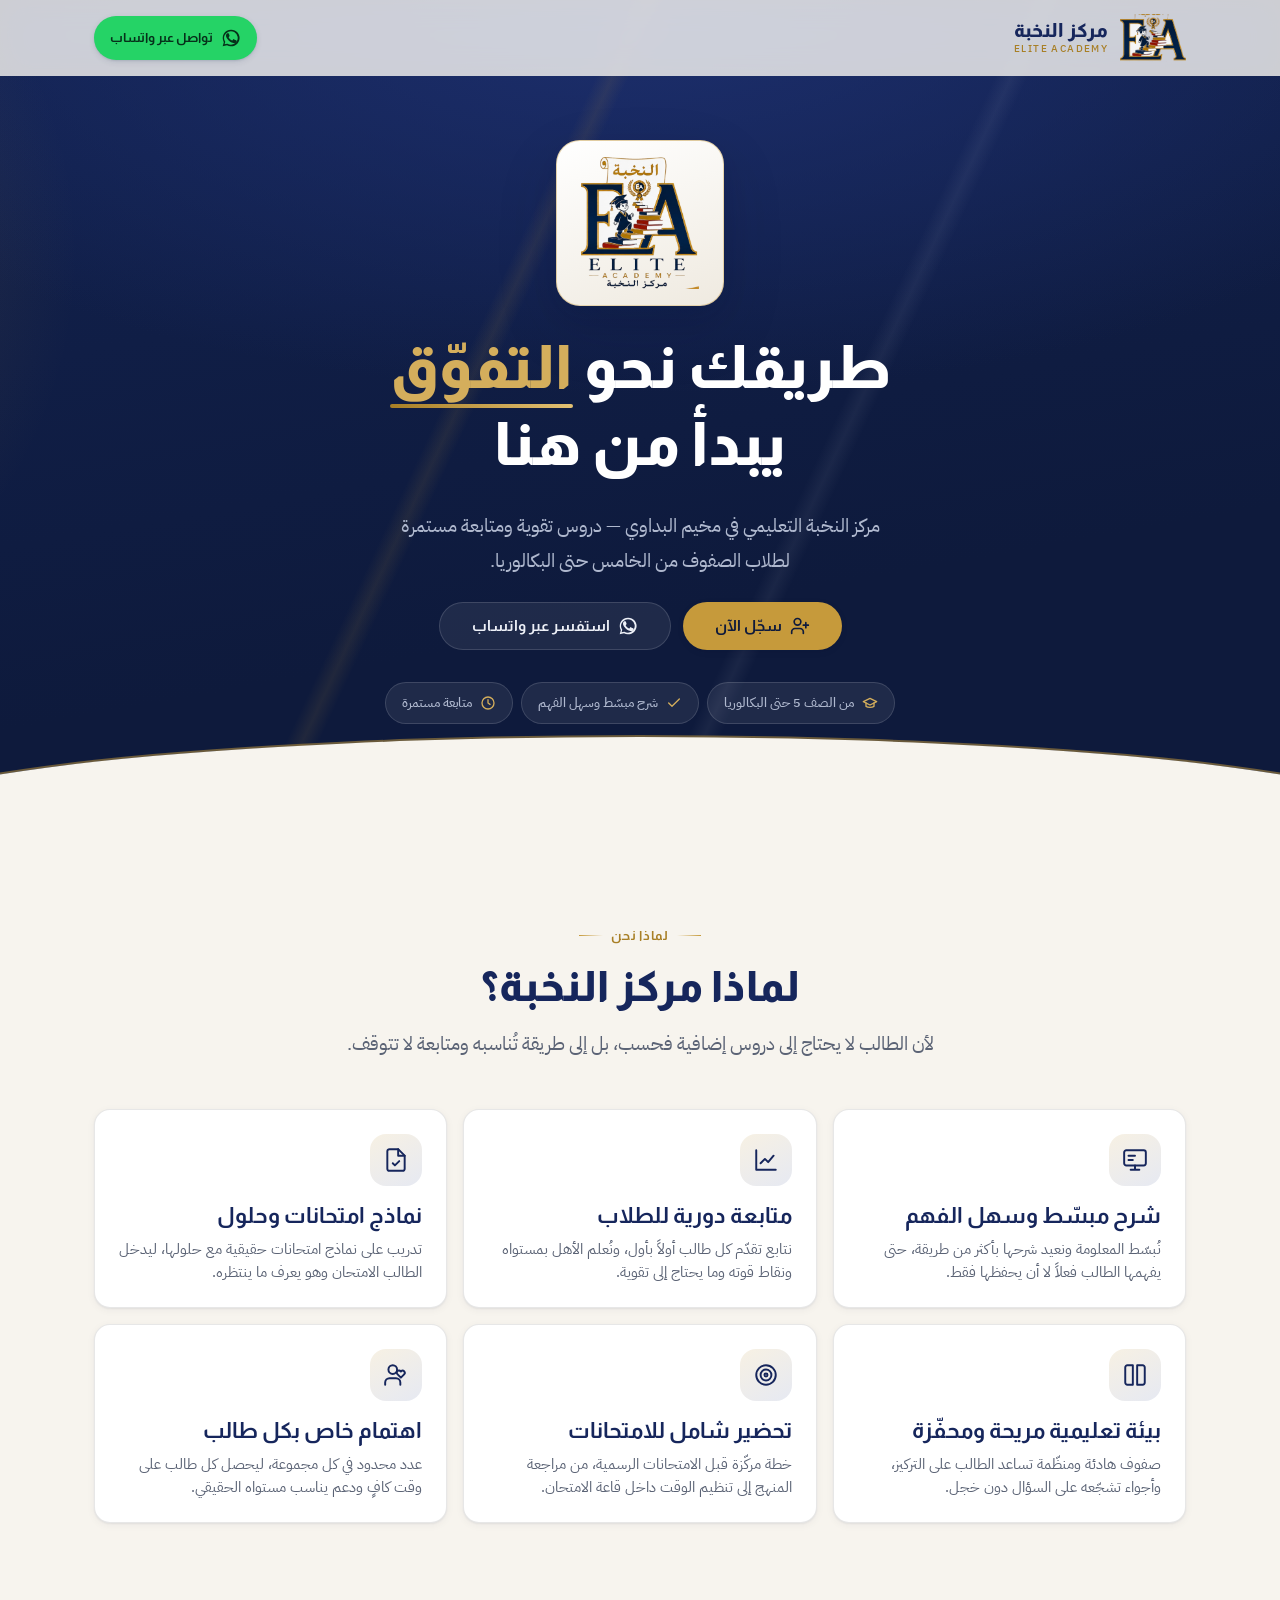
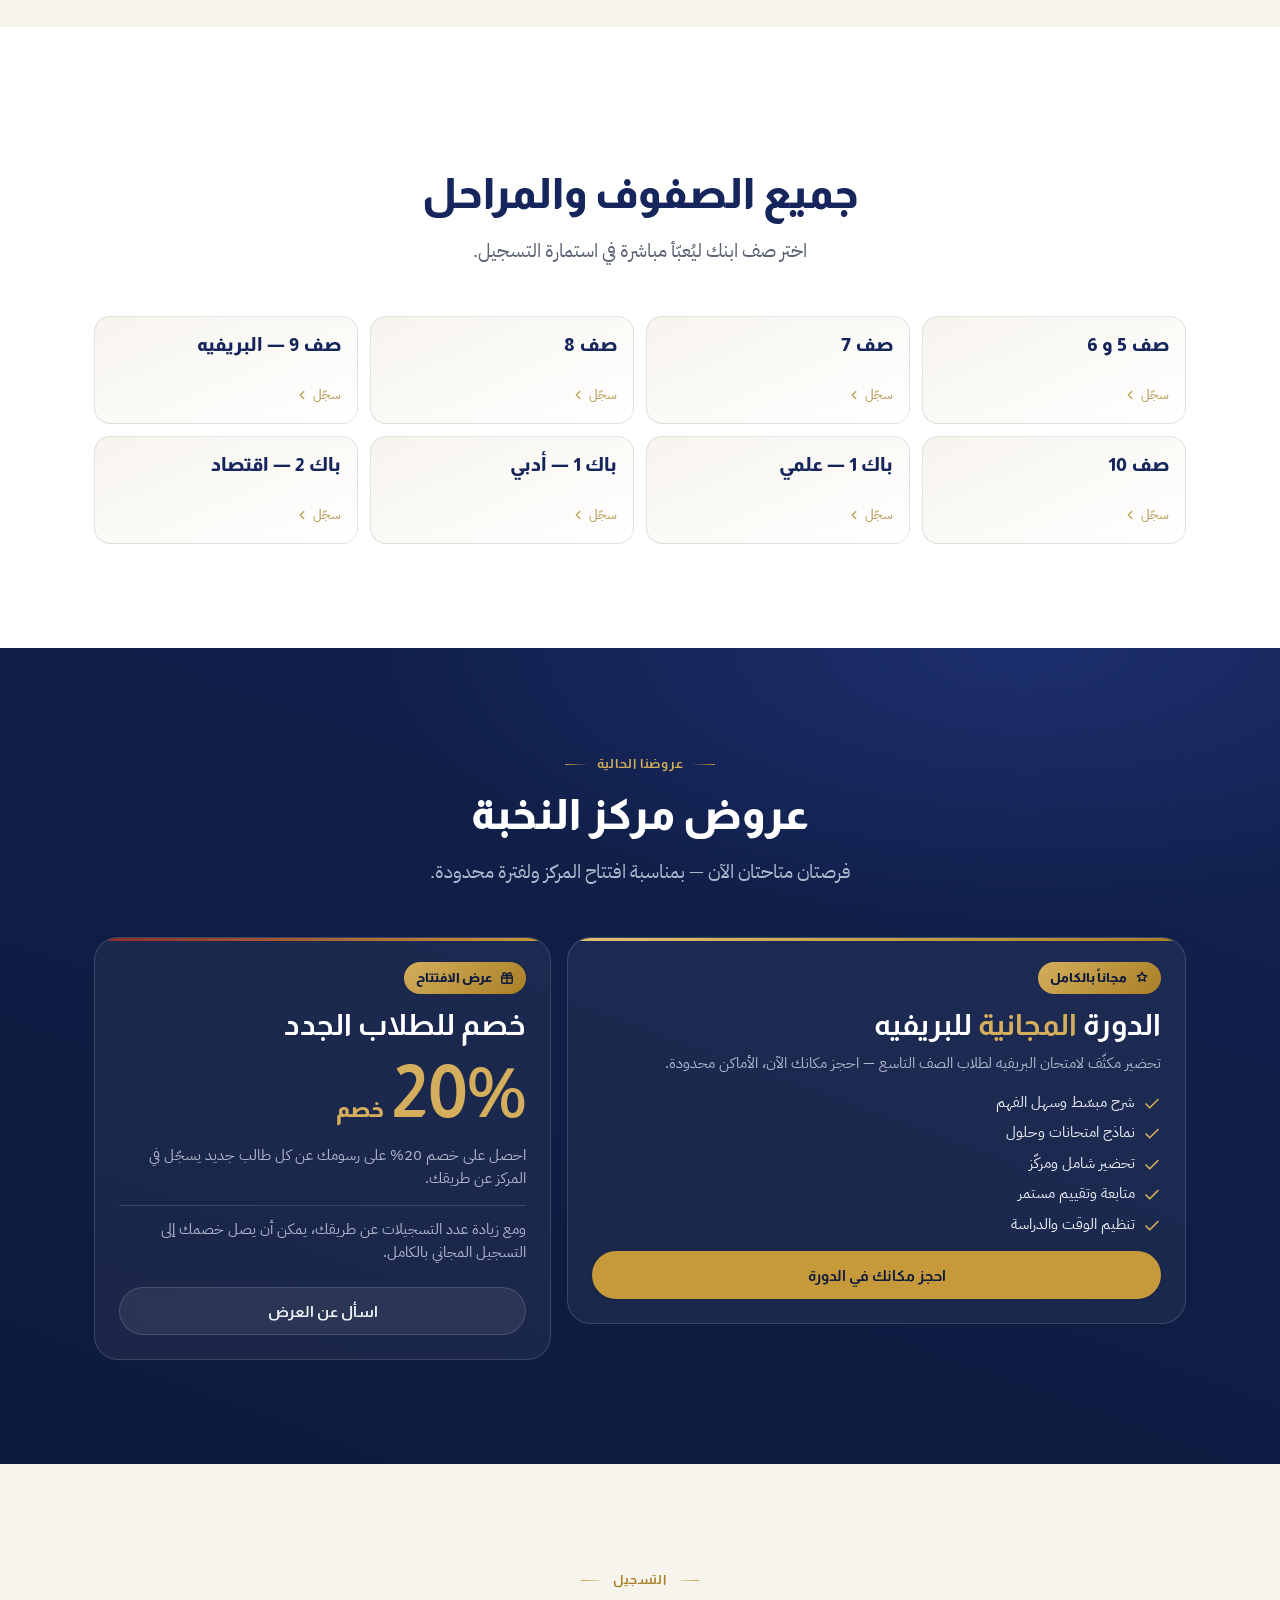
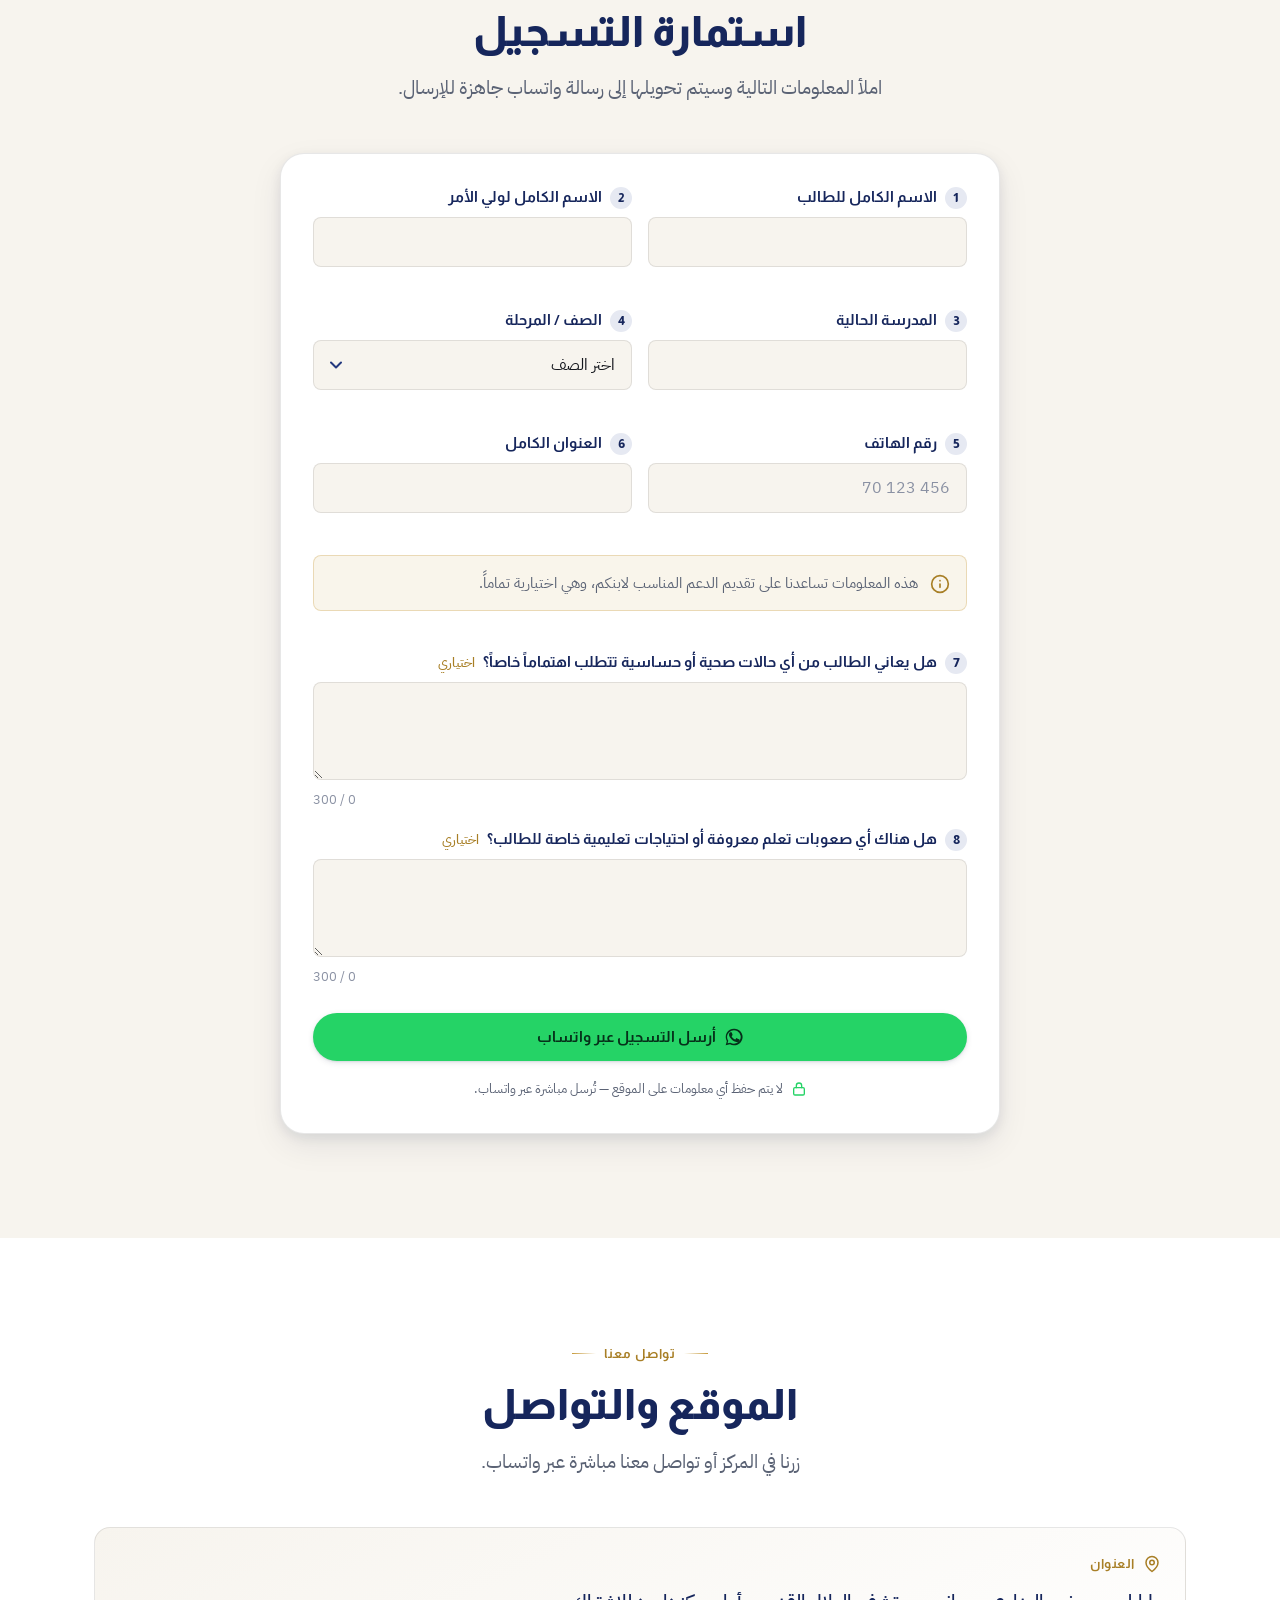
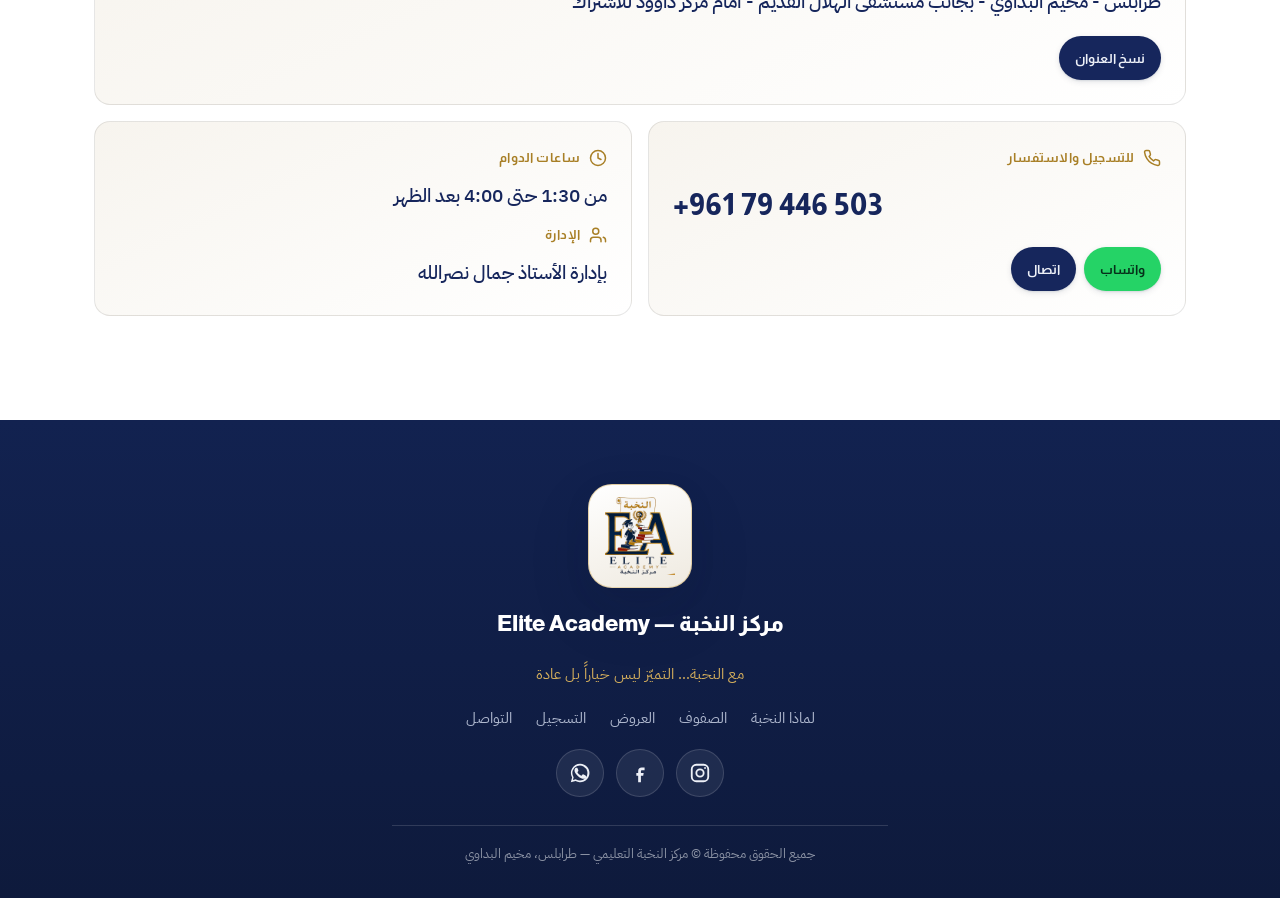
==== commit b417c7b8: "نقل أيقونات التواصل إلى التذييل وإزالة توهّج الأزرار - حذف عنوان «تابعنا» ونقل الأيقونات إلى التذييل" ====
--- a/index.html
+++ b/index.html
@@ -579,23 +579,6 @@
         <p class="contact__value" data-site="director"></p>
       </div>
 
-      <div class="contact__card contact__card--wide" data-reveal data-reveal-step="3">
-        <span class="contact__label">
-          <svg viewBox="0 0 24 24" fill="none" stroke="currentColor" stroke-width="2" stroke-linecap="round" stroke-linejoin="round" aria-hidden="true"><circle cx="18" cy="5" r="3"/><circle cx="6" cy="12" r="3"/><circle cx="18" cy="19" r="3"/><path d="M8.6 13.5l6.8 4M15.4 6.5l-6.8 4"/></svg>
-          تابعنا
-        </span>
-        <div class="socials">
-          <a class="social" data-social="instagram" href="#" aria-label="إنستغرام" aria-disabled="true">
-            <svg viewBox="0 0 24 24" fill="none" stroke="currentColor" stroke-width="2" stroke-linecap="round" stroke-linejoin="round" aria-hidden="true"><rect x="3" y="3" width="18" height="18" rx="5"/><circle cx="12" cy="12" r="4"/><circle cx="17.5" cy="6.5" r="1" fill="currentColor" stroke="none"/></svg>
-          </a>
-          <a class="social" data-social="facebook" href="#" aria-label="فيسبوك" aria-disabled="true">
-            <svg viewBox="0 0 24 24" fill="currentColor" aria-hidden="true"><path d="M14 9h3V6h-3a4 4 0 0 0-4 4v2H8v3h2v7h3v-7h2.5l.5-3H13v-2a1 1 0 0 1 1-1z"/></svg>
-          </a>
-          <a class="social" data-wa href="#" aria-label="واتساب">
-            <svg viewBox="0 0 24 24" fill="currentColor" aria-hidden="true"><path d="M17.5 14.4c-.3-.2-1.7-.9-2-1-.3-.1-.5-.1-.7.2s-.7 1-.9 1.2c-.2.2-.3.2-.6.1a8 8 0 0 1-2.4-1.5 9 9 0 0 1-1.6-2c-.2-.3 0-.5.1-.6l.5-.6.3-.5v-.6L9.3 6.7c-.2-.5-.5-.5-.7-.5h-.6c-.2 0-.6.1-.9.4-.3.3-1.1 1.1-1.1 2.7s1.2 3.1 1.3 3.3c.2.2 2.3 3.5 5.5 4.8 2.7 1.1 3.3.9 3.9.8.6-.1 1.7-.7 2-1.4.2-.7.2-1.3.2-1.4-.1-.2-.3-.2-.6-.4z"/><path d="M12 2a10 10 0 0 0-8.6 15L2 22l5.2-1.4A10 10 0 1 0 12 2zm0 18.2c-1.5 0-3-.4-4.3-1.2l-.3-.2-3.1.8.8-3-.2-.3A8.2 8.2 0 1 1 12 20.2z"/></svg>
-          </a>
-        </div>
-      </div>
 
     </div>
 
@@ -625,6 +608,18 @@
       <a href="#contact">التواصل</a>
     </nav>
 
+    <div class="socials">
+      <a class="social" data-social="instagram" href="#" aria-label="إنستغرام" aria-disabled="true">
+        <svg viewBox="0 0 24 24" fill="none" stroke="currentColor" stroke-width="2" stroke-linecap="round" stroke-linejoin="round" aria-hidden="true"><rect x="3" y="3" width="18" height="18" rx="5"/><circle cx="12" cy="12" r="4"/><circle cx="17.5" cy="6.5" r="1" fill="currentColor" stroke="none"/></svg>
+      </a>
+      <a class="social" data-social="facebook" href="#" aria-label="فيسبوك" aria-disabled="true">
+        <svg viewBox="0 0 24 24" fill="currentColor" aria-hidden="true"><path d="M14 9h3V6h-3a4 4 0 0 0-4 4v2H8v3h2v7h3v-7h2.5l.5-3H13v-2a1 1 0 0 1 1-1z"/></svg>
+      </a>
+      <a class="social" data-wa href="#" aria-label="واتساب">
+        <svg viewBox="0 0 24 24" fill="currentColor" aria-hidden="true"><path d="M17.5 14.4c-.3-.2-1.7-.9-2-1-.3-.1-.5-.1-.7.2s-.7 1-.9 1.2c-.2.2-.3.2-.6.1a8 8 0 0 1-2.4-1.5 9 9 0 0 1-1.6-2c-.2-.3 0-.5.1-.6l.5-.6.3-.5v-.6L9.3 6.7c-.2-.5-.5-.5-.7-.5h-.6c-.2 0-.6.1-.9.4-.3.3-1.1 1.1-1.1 2.7s1.2 3.1 1.3 3.3c.2.2 2.3 3.5 5.5 4.8 2.7 1.1 3.3.9 3.9.8.6-.1 1.7-.7 2-1.4.2-.7.2-1.3.2-1.4-.1-.2-.3-.2-.6-.4z"/><path d="M12 2a10 10 0 0 0-8.6 15L2 22l5.2-1.4A10 10 0 1 0 12 2zm0 18.2c-1.5 0-3-.4-4.3-1.2l-.3-.2-3.1.8.8-3-.2-.3A8.2 8.2 0 1 1 12 20.2z"/></svg>
+      </a>
+    </div>
+
     <p class="footer__bottom">
       جميع الحقوق محفوظة © مركز النخبة التعليمي — طرابلس، مخيم البداوي
     </p>
--- a/css/tokens.css
+++ b/css/tokens.css
@@ -30,6 +30,7 @@
   --muted-light: #8A91A3;
 
   --whatsapp: #25D366;
+  --whatsapp-hover: #3DDC79;
   --whatsapp-ink: #06301A;
 
   /* ---------- Semantic ---------- */
@@ -43,6 +44,29 @@
   --accent: var(--gold-500);
   --border: rgba(20, 22, 28, .10);
   --border-on-dark: rgba(255, 255, 255, .14);
+  --border-on-dark-strong: rgba(255, 255, 255, .28);
+
+  /* طبقات شفافة متكرّرة */
+  --scrim-1: rgba(255, 255, 255, .05);
+  --scrim-2: rgba(255, 255, 255, .07);
+  --scrim-3: rgba(255, 255, 255, .12);
+
+  --gold-tint-hairline: rgba(198, 154, 59, .40);
+  --gold-tint-soft: rgba(198, 154, 59, .14);
+  --gold-tint-wash: rgba(198, 154, 59, .10);
+  --gold-tint-border: rgba(198, 154, 59, .30);
+  --gold-tint-hover: rgba(198, 154, 59, .50);
+  --gold-focus-ring: 0 0 0 4px rgba(198, 154, 59, .18);
+
+  --maroon-tint-wash: rgba(140, 43, 43, .07);
+  --maroon-tint-field: rgba(140, 43, 43, .04);
+  --maroon-tint-border: rgba(140, 43, 43, .28);
+
+  --whatsapp-tint: rgba(37, 211, 102, .14);
+
+  --gold-glow: rgba(198, 154, 59, .22);
+  --header-bg: rgba(247, 244, 238, .82);
+  --header-bg-stuck: rgba(247, 244, 238, .94);
 
   /* ---------- Type ---------- */
   --font-display: "Almarai", system-ui, sans-serif;
@@ -93,7 +117,10 @@
   --shadow-sm: 0 1px 2px rgba(14, 26, 60, .06), 0 2px 8px rgba(14, 26, 60, .05);
   --shadow-md: 0 4px 12px rgba(14, 26, 60, .08), 0 12px 32px rgba(14, 26, 60, .08);
   --shadow-lg: 0 8px 24px rgba(14, 26, 60, .10), 0 24px 64px rgba(14, 26, 60, .12);
-  --shadow-gold: 0 6px 20px rgba(198, 154, 59, .32);
+
+  /* ظلال الأزرار محايدة اللون عمداً — الظل الملوّن يجعل الزر يبدو كمصباح مضيء */
+  --shadow-btn: 0 1px 2px rgba(14, 26, 60, .10), 0 2px 6px rgba(14, 26, 60, .10);
+  --shadow-btn-hover: 0 4px 12px rgba(14, 26, 60, .16);
 
   /* ---------- Motion ---------- */
   --dur-fast: 150ms;
@@ -114,6 +141,6 @@
 
   /* ---------- Component ---------- */
   --header-h: 64px;
-  --mobilebar-h: 68px;
+  --mobilebar-h: 76px;   /* الارتفاع الفعلي للشريط 73px + هامش أمان */
   --tap: 48px;
 }
--- a/css/components.css
+++ b/css/components.css
@@ -32,36 +32,46 @@
 
 .btn svg { width: 20px; height: 20px; flex: none; }
 
+/* تعبئة صريحة وظل محايد — اللون يتغيّر عند المرور، لا شدّة التوهّج */
 .btn--gold {
-  background: linear-gradient(135deg, var(--gold-400), var(--gold-600));
+  background: var(--gold-500);
   color: var(--navy-900);
-  box-shadow: var(--shadow-gold);
-}
-.btn--gold:hover { box-shadow: 0 10px 28px rgba(198, 154, 59, .45); }
+  box-shadow: var(--shadow-btn);
+}
+.btn--gold:hover {
+  background: var(--gold-400);
+  box-shadow: var(--shadow-btn-hover);
+}
 
 .btn--navy {
   background: var(--navy-700);
   color: var(--text-on-dark);
-  box-shadow: var(--shadow-md);
-}
-.btn--navy:hover { background: var(--navy-600); }
+  box-shadow: var(--shadow-btn);
+}
+.btn--navy:hover {
+  background: var(--navy-600);
+  box-shadow: var(--shadow-btn-hover);
+}
 
 .btn--whatsapp {
   background: var(--whatsapp);
   color: var(--whatsapp-ink);
-  box-shadow: 0 6px 20px rgba(37, 211, 102, .30);
-}
-.btn--whatsapp:hover { box-shadow: 0 10px 28px rgba(37, 211, 102, .42); }
+  box-shadow: var(--shadow-btn);
+}
+.btn--whatsapp:hover {
+  background: var(--whatsapp-hover);
+  box-shadow: var(--shadow-btn-hover);
+}
 
 .btn--ghost-light {
-  background: rgba(255, 255, 255, .06);
+  background: var(--scrim-2);
   color: var(--text-on-dark);
   border: 1px solid var(--border-on-dark);
   backdrop-filter: blur(6px);
 }
 .btn--ghost-light:hover {
-  background: rgba(255, 255, 255, .12);
-  border-color: rgba(255, 255, 255, .28);
+  background: var(--scrim-3);
+  border-color: var(--border-on-dark-strong);
 }
 
 /* الحد الأدنى 44px — أصغر مساحة لمس مقبولة على الهاتف */
@@ -117,9 +127,9 @@
   place-items: center;
   padding: var(--sp-4) var(--sp-5);
   background: linear-gradient(160deg, var(--white), var(--cream-100));
-  border: 1px solid rgba(198, 154, 59, .45);
+  border: 1px solid var(--gold-tint-hairline);
   border-radius: var(--r-lg);
-  box-shadow: var(--shadow-lg), 0 0 0 6px rgba(255, 255, 255, .05);
+  box-shadow: var(--shadow-lg);
 }
 
 .logo-plate img {
@@ -142,14 +152,14 @@
 }
 
 .chip--onDark {
-  background: rgba(255, 255, 255, .07);
+  background: var(--scrim-2);
   border: 1px solid var(--border-on-dark);
   color: var(--text-on-dark-soft);
 }
 
 .chip--gold {
-  background: rgba(198, 154, 59, .14);
-  border: 1px solid rgba(198, 154, 59, .40);
+  background: var(--gold-tint-soft);
+  border: 1px solid var(--gold-tint-hairline);
   color: var(--gold-300);
 }
 
@@ -230,7 +240,7 @@
 .card:hover {
   transform: translateY(-4px);
   box-shadow: var(--shadow-md);
-  border-color: rgba(198, 154, 59, .35);
+  border-color: var(--gold-tint-hairline);
 }
 
 .card:hover::after { transform: scaleX(1); }
@@ -242,7 +252,7 @@
   height: 52px;
   margin-bottom: var(--sp-4);
   border-radius: var(--r-md);
-  background: linear-gradient(150deg, rgba(198, 154, 59, .18), rgba(22, 38, 92, .10));
+  background: linear-gradient(150deg, var(--gold-tint-soft), var(--navy-100));
   color: var(--navy-700);
 }
 
--- a/css/sections.css
+++ b/css/sections.css
@@ -12,7 +12,7 @@
   inset-inline: 0;
   z-index: var(--z-header);
   height: var(--header-h);
-  background: rgba(247, 244, 238, .82);
+  background: var(--header-bg);
   backdrop-filter: blur(14px) saturate(140%);
   border-bottom: 1px solid transparent;
   transition:
@@ -22,7 +22,7 @@
 }
 
 .header.is-stuck {
-  background: rgba(247, 244, 238, .94);
+  background: var(--header-bg-stuck);
   border-bottom-color: var(--border);
   box-shadow: var(--shadow-sm);
 }
@@ -69,7 +69,7 @@
   width: min(140vw, 1000px);
   aspect-ratio: 1;
   translate: -50% 0;
-  background: radial-gradient(circle, rgba(198, 154, 59, .22) 0%, transparent 62%);
+  background: radial-gradient(circle, var(--gold-glow) 0%, transparent 62%);
   animation: heroGlow 16s var(--ease) infinite alternate;
   pointer-events: none;
 }
@@ -86,8 +86,8 @@
   z-index: var(--z-decor);
   inset: 0;
   background-image:
-    linear-gradient(115deg, transparent 38%, rgba(198, 154, 59, .10) 39%, transparent 40%),
-    linear-gradient(115deg, transparent 62%, rgba(198, 154, 59, .07) 63%, transparent 64%);
+    linear-gradient(115deg, transparent 38%, var(--gold-tint-wash) 39%, transparent 40%),
+    linear-gradient(115deg, transparent 62%, var(--scrim-1) 63%, transparent 64%);
   pointer-events: none;
 }
 
@@ -163,7 +163,7 @@
   background: var(--bg);
   border-start-start-radius: 50% 100%;
   border-start-end-radius: 50% 100%;
-  box-shadow: 0 -2px 0 0 rgba(198, 154, 59, .55);
+  box-shadow: 0 -2px 0 0 var(--gold-tint-hover);
 }
 
 /* entrance sequence */
@@ -225,7 +225,7 @@
   gap: var(--sp-3);
   padding: var(--sp-3) var(--gutter);
   padding-block-end: calc(var(--sp-3) + env(safe-area-inset-bottom, 0px));
-  background: rgba(247, 244, 238, .92);
+  background: var(--header-bg-stuck);
   backdrop-filter: blur(14px);
   border-top: 1px solid var(--border);
 }
@@ -332,7 +332,7 @@
 .panel {
   position: relative;
   padding: var(--sp-5);
-  background: rgba(255, 255, 255, .05);
+  background: var(--scrim-1);
   border: 1px solid var(--border-on-dark);
   border-radius: var(--r-lg);
   overflow: hidden;
@@ -502,23 +502,27 @@
 
 .socials { display: flex; gap: var(--sp-3); }
 
+/* الأيقونات موجودة في التذييل الكحلي فقط، لذلك التنسيق الأساسي للخلفيات الداكنة */
 .social {
   display: grid;
   place-items: center;
   width: var(--tap);
   height: var(--tap);
   border-radius: var(--r-full);
-  background: var(--navy-100);
-  color: var(--navy-700);
+  background: var(--scrim-2);
+  border: 1px solid var(--border-on-dark);
+  color: var(--text-on-dark);
   transition:
     transform var(--dur) var(--ease),
     background-color var(--dur) var(--ease),
+    border-color var(--dur) var(--ease),
     color var(--dur) var(--ease);
 }
 
 .social:hover {
   transform: translateY(-3px);
-  background: var(--navy-700);
+  background: var(--scrim-3);
+  border-color: var(--gold-tint-hairline);
   color: var(--gold-400);
 }
 
--- a/css/form.css
+++ b/css/form.css
@@ -89,13 +89,13 @@
 
 .field__control::placeholder { color: var(--muted-light); }
 
-.field__control:hover { border-color: rgba(198, 154, 59, .5); }
+.field__control:hover { border-color: var(--gold-tint-hover); }
 
 .field__control:focus {
   outline: none;
   background: var(--white);
   border-color: var(--gold-500);
-  box-shadow: 0 0 0 4px rgba(198, 154, 59, .18);
+  box-shadow: var(--gold-focus-ring);
 }
 
 textarea.field__control {
@@ -152,7 +152,7 @@
 
 .field.is-invalid .field__control {
   border-color: var(--maroon-600);
-  background: rgba(140, 43, 43, .04);
+  background: var(--maroon-tint-field);
 }
 
 .field.is-invalid .field__error { display: inline-flex; }
@@ -167,8 +167,8 @@
   gap: var(--sp-3);
   padding: var(--sp-4);
   margin-bottom: var(--sp-5);
-  background: rgba(198, 154, 59, .10);
-  border: 1px solid rgba(198, 154, 59, .30);
+  background: var(--gold-tint-wash);
+  border: 1px solid var(--gold-tint-border);
   border-radius: var(--r-sm);
   font-size: var(--fs-sm);
   line-height: var(--lh-snug);
@@ -214,7 +214,7 @@
   width: 64px;
   height: 64px;
   border-radius: var(--r-full);
-  background: rgba(37, 211, 102, .14);
+  background: var(--whatsapp-tint);
   color: var(--whatsapp);
 }
 
@@ -245,8 +245,8 @@
   gap: var(--sp-2);
   width: 100%;
   padding: var(--sp-3) var(--sp-4);
-  background: rgba(140, 43, 43, .07);
-  border: 1px solid rgba(140, 43, 43, .28);
+  background: var(--maroon-tint-wash);
+  border: 1px solid var(--maroon-tint-border);
   border-radius: var(--r-sm);
   font-size: var(--fs-xs);
   line-height: var(--lh-snug);
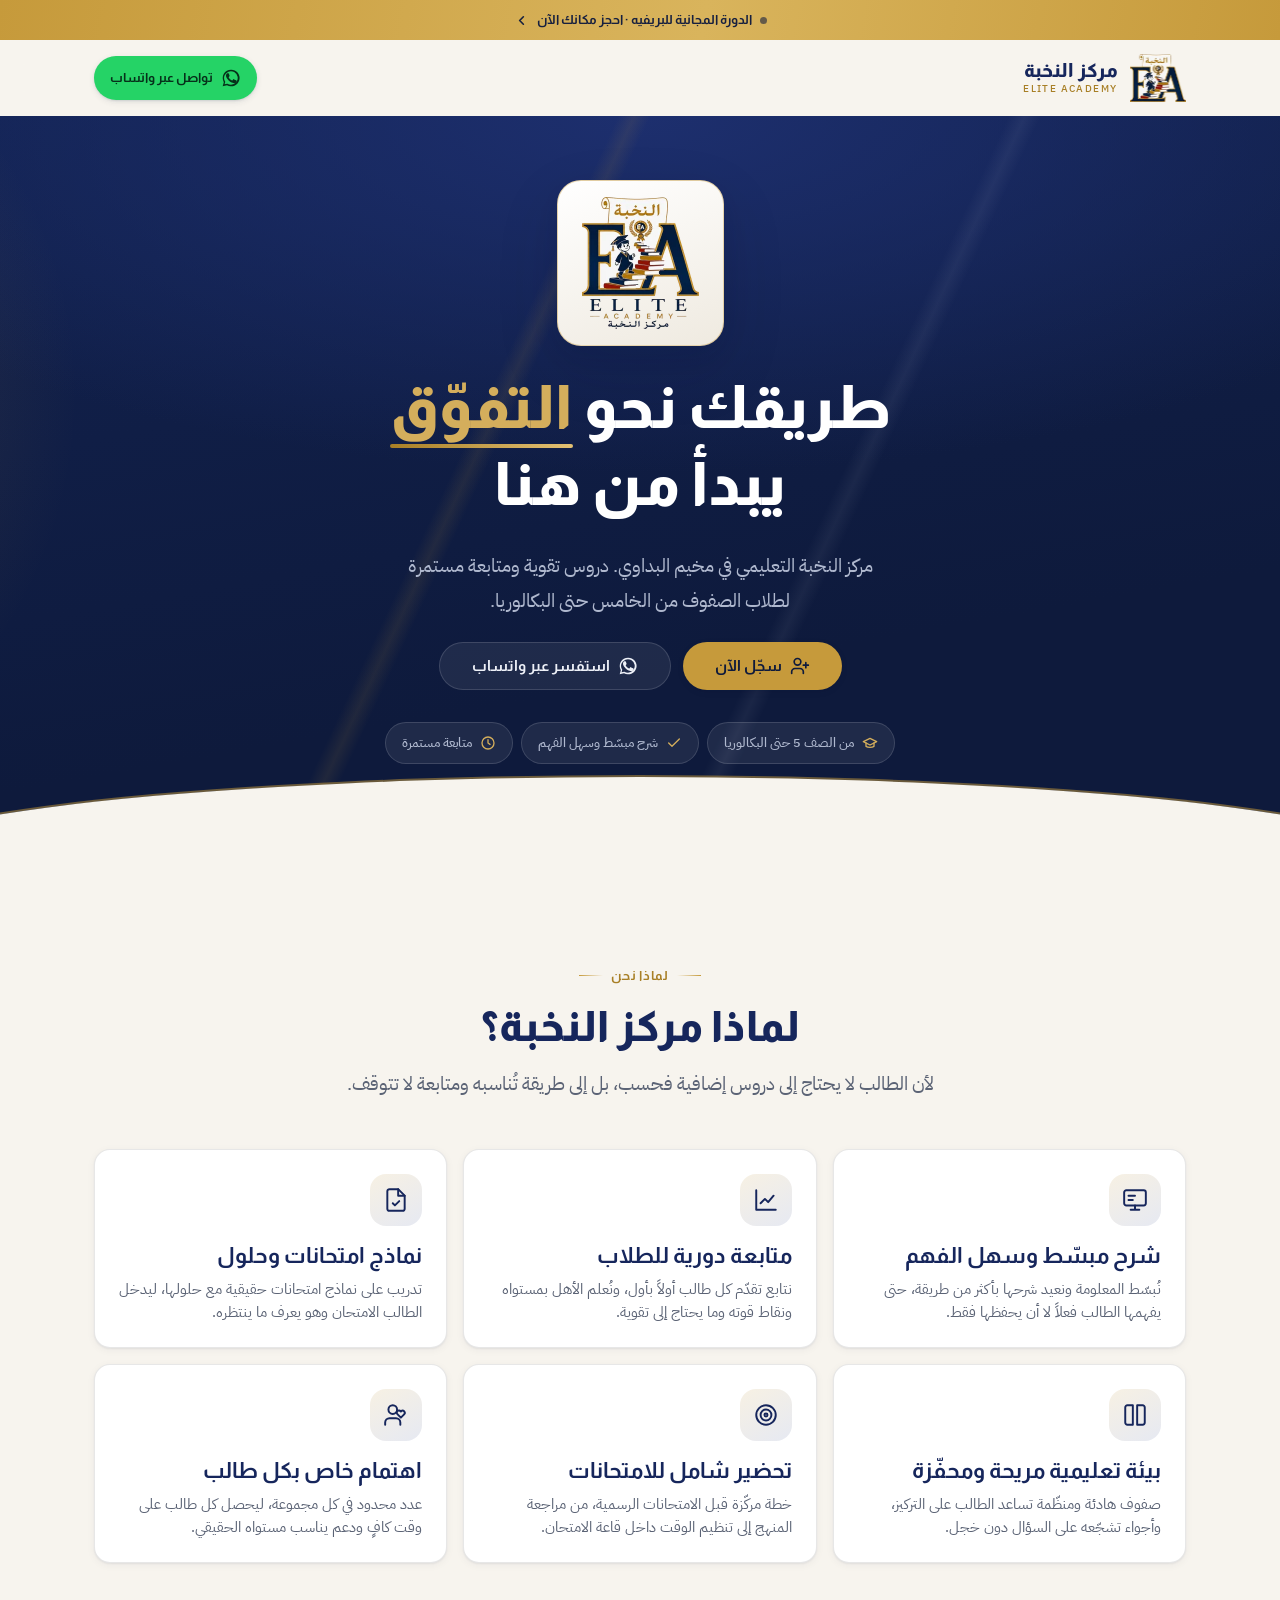
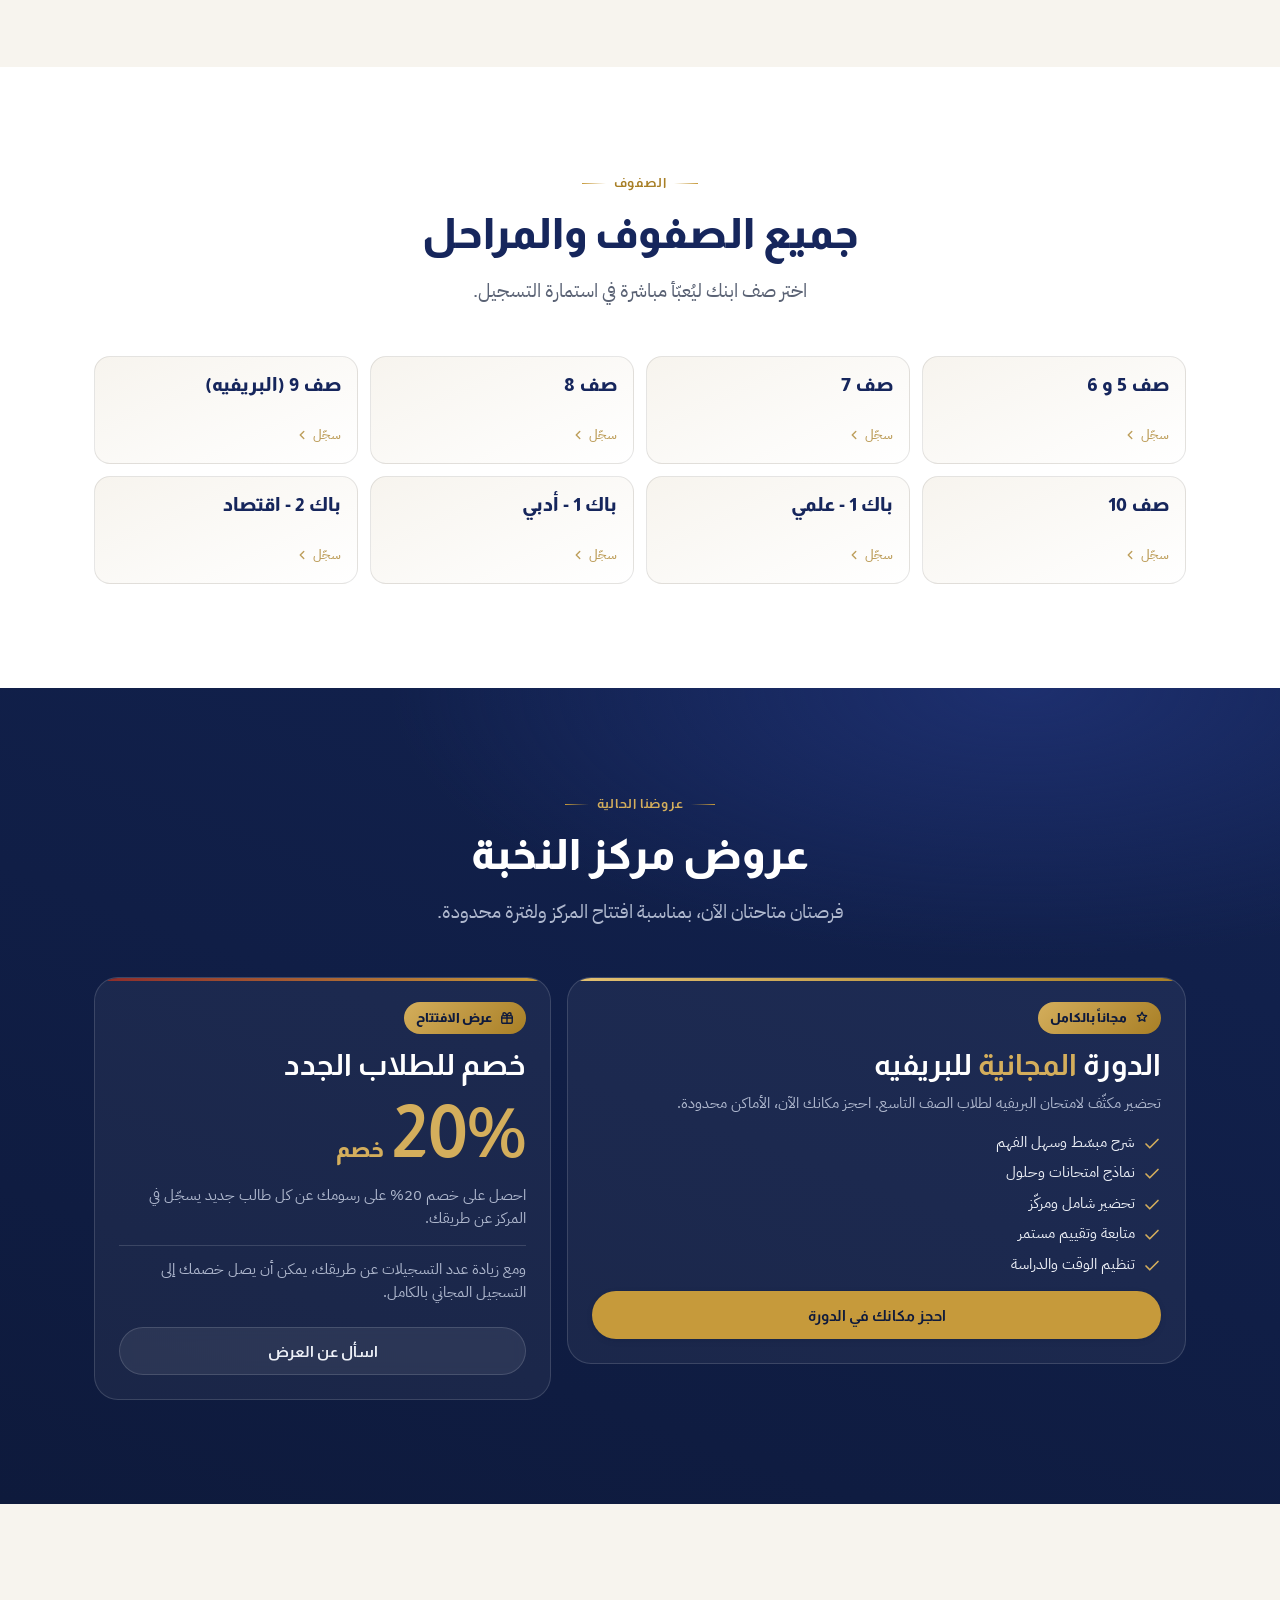
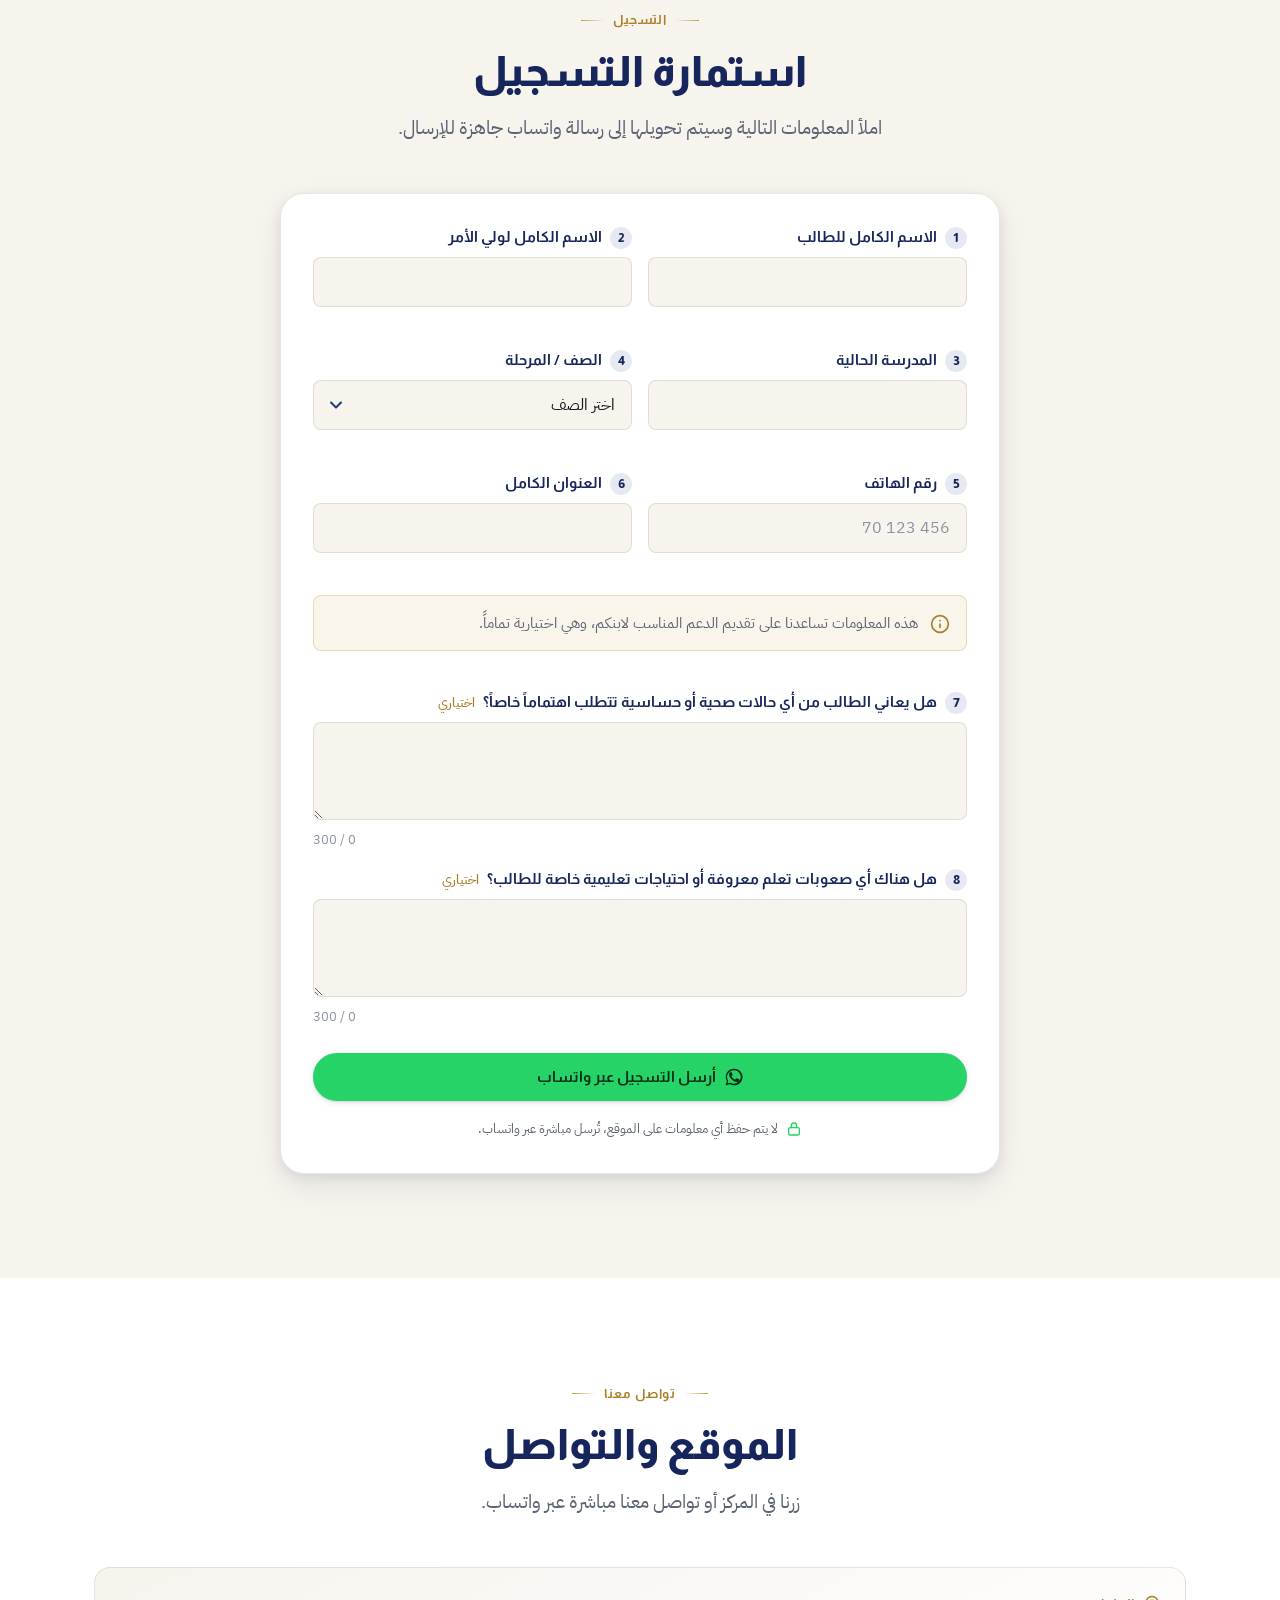
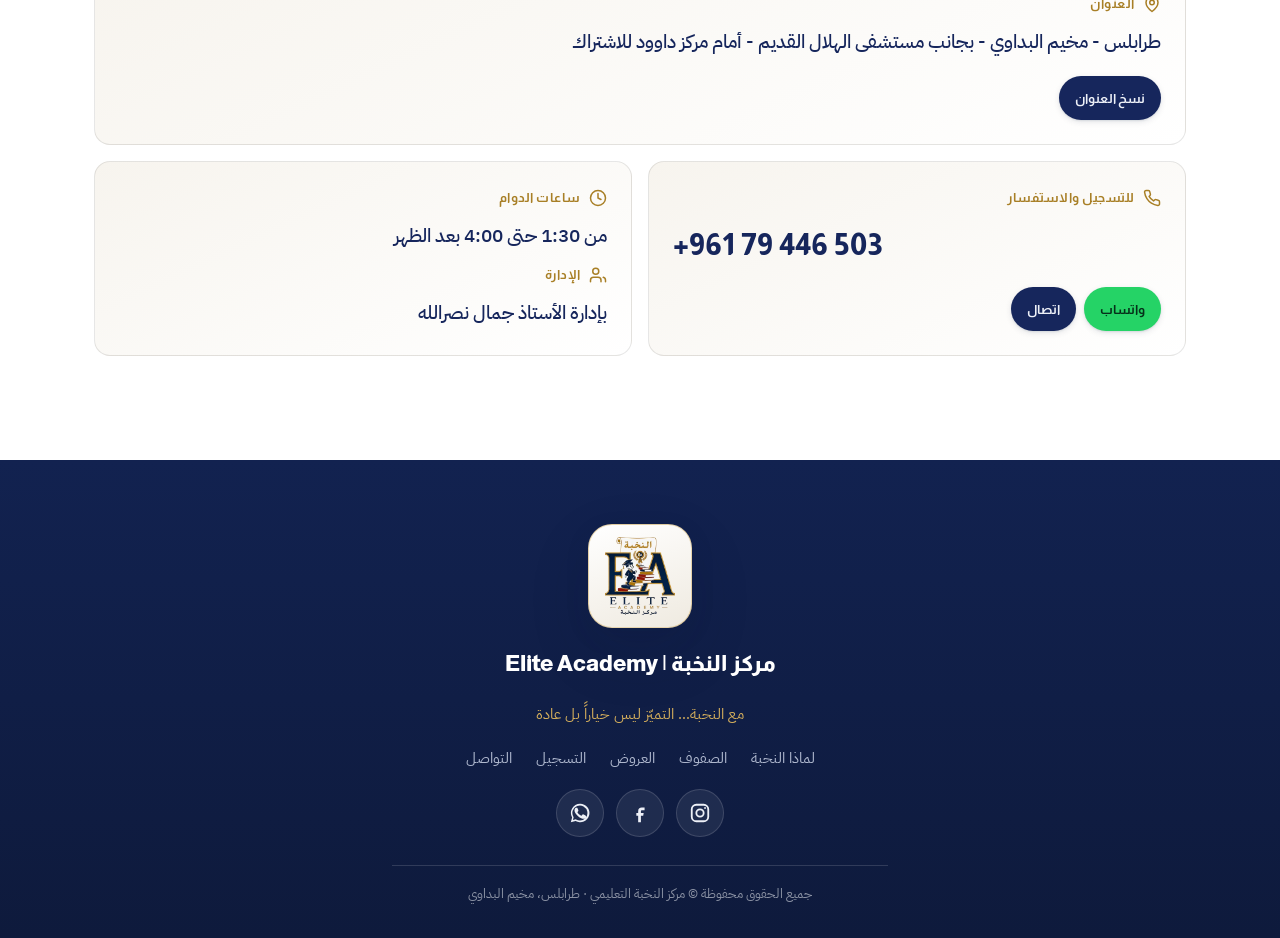
==== commit 677caf9b: "إعادة بناء الشعار, شريط عرض في الأعلى, وحذف كل الشرطات الشعار: - إعادة استخراجه مع اشتقاق كل الحدود " ====
--- a/index.html
+++ b/index.html
@@ -3,17 +3,17 @@
 <head>
 <meta charset="utf-8">
 <meta name="viewport" content="width=device-width, initial-scale=1">
-<title>مركز النخبة | Elite Academy — دروس تقوية في مخيم البداوي، طرابلس</title>
-<meta name="description" content="مركز النخبة التعليمي في مخيم البداوي — طرابلس. دروس تقوية ومتابعة لطلاب الصفوف من الخامس حتى البكالوريا، بشرح مبسّط ومتابعة مستمرة وتحضير للامتحانات.">
+<title>مركز النخبة | Elite Academy · دروس تقوية في مخيم البداوي، طرابلس</title>
+<meta name="description" content="مركز النخبة التعليمي في مخيم البداوي، طرابلس. دروس تقوية ومتابعة لطلاب الصفوف من الخامس حتى البكالوريا، بشرح مبسّط ومتابعة مستمرة وتحضير للامتحانات.">
 <meta name="theme-color" content="#16265C">
 
 <link rel="icon" href="assets/favicon.png" type="image/png">
-<link rel="apple-touch-icon" href="assets/favicon.png">
+<link rel="apple-touch-icon" href="assets/apple-touch-icon.png">
 
 <meta property="og:type" content="website">
 <meta property="og:locale" content="ar_AR">
 <meta property="og:title" content="مركز النخبة | Elite Academy">
-<meta property="og:description" content="طريقك نحو التفوق يبدأ من هنا — دروس تقوية من الصف الخامس حتى البكالوريا في مخيم البداوي، طرابلس.">
+<meta property="og:description" content="طريقك نحو التفوق يبدأ من هنا. دروس تقوية من الصف الخامس حتى البكالوريا في مخيم البداوي، طرابلس.">
 <meta property="og:image" content="assets/og-image.jpg">
 <meta property="og:image:width" content="1200">
 <meta property="og:image:height" content="630">
@@ -33,13 +33,23 @@
 <body>
 
 <!-- ======================================================================
+     SECTION: شريط العرض
+     يظهر أول شيء في الصفحة. لإخفائه أضف كلمة hidden إلى الوسم التالي.
+     ====================================================================== -->
+<a class="announce" href="#offers">
+  <span class="announce__dot" aria-hidden="true"></span>
+  <span class="announce__text">الدورة المجانية للبريفيه · احجز مكانك الآن</span>
+  <svg class="announce__arrow" viewBox="0 0 24 24" fill="none" stroke="currentColor" stroke-width="2.6" stroke-linecap="round" stroke-linejoin="round" aria-hidden="true"><path d="M15 6l-6 6 6 6"/></svg>
+</a>
+
+<!-- ======================================================================
      SECTION: الهيدر
      ====================================================================== -->
 <header class="header">
   <div class="container header__inner">
 
-    <a href="#" class="logo" aria-label="مركز النخبة — الصفحة الرئيسية">
-      <img class="logo__mark" src="assets/logo-mark.png" alt="" width="715" height="522">
+    <a href="#" class="logo" aria-label="مركز النخبة، الصفحة الرئيسية">
+      <img class="logo__mark" src="assets/logo-mark.webp" alt="" width="113" height="96" fetchpriority="high" decoding="async">
       <span class="logo__text">
         <span class="logo__name">مركز النخبة</span>
         <span class="logo__tag">ELITE ACADEMY</span>
@@ -63,7 +73,7 @@
   <div class="container hero__inner">
 
     <div class="logo-plate" data-hero="1">
-      <img src="assets/logo.png" alt="شعار مركز النخبة" width="727" height="813">
+      <img src="assets/logo.webp" alt="شعار مركز النخبة" width="234" height="264" fetchpriority="high" decoding="async">
     </div>
 
     <h1 data-hero="2">
@@ -71,7 +81,7 @@
     </h1>
 
     <p class="hero__lead" data-hero="3">
-      مركز النخبة التعليمي في مخيم البداوي — دروس تقوية ومتابعة مستمرة
+      مركز النخبة التعليمي في مخيم البداوي. دروس تقوية ومتابعة مستمرة
       لطلاب الصفوف من الخامس حتى البكالوريا.
     </p>
 
@@ -176,7 +186,7 @@
 
 <!-- ======================================================================
      SECTION: الصفوف والمراحل
-     كل بطاقة تحمل data-grade — يجب أن تطابق قيمتها قائمة grades في js/content.js
+     كل بطاقة تحمل data-grade: يجب أن تطابق قيمتها قائمة grades في js/content.js
      ====================================================================== -->
 <section class="section grades" id="grades">
   <div class="container">
@@ -216,7 +226,7 @@
       </button>
 
       <button type="button" class="grade" data-grade="صف 9 (البريفيه)" data-reveal="scale" data-reveal-step="3">
-        <span class="grade__label">صف 9 — البريفيه</span>
+        <span class="grade__label">صف 9 (البريفيه)</span>
         <span class="grade__hint">
           سجّل
           <svg viewBox="0 0 24 24" fill="none" stroke="currentColor" stroke-width="2.4" stroke-linecap="round" stroke-linejoin="round" aria-hidden="true"><path d="M15 6l-6 6 6 6"/></svg>
@@ -232,7 +242,7 @@
       </button>
 
       <button type="button" class="grade" data-grade="باك 1 - علمي" data-reveal="scale" data-reveal-step="5">
-        <span class="grade__label">باك 1 — علمي</span>
+        <span class="grade__label">باك 1 - علمي</span>
         <span class="grade__hint">
           سجّل
           <svg viewBox="0 0 24 24" fill="none" stroke="currentColor" stroke-width="2.4" stroke-linecap="round" stroke-linejoin="round" aria-hidden="true"><path d="M15 6l-6 6 6 6"/></svg>
@@ -240,7 +250,7 @@
       </button>
 
       <button type="button" class="grade" data-grade="باك 1 - أدبي" data-reveal="scale" data-reveal-step="6">
-        <span class="grade__label">باك 1 — أدبي</span>
+        <span class="grade__label">باك 1 - أدبي</span>
         <span class="grade__hint">
           سجّل
           <svg viewBox="0 0 24 24" fill="none" stroke="currentColor" stroke-width="2.4" stroke-linecap="round" stroke-linejoin="round" aria-hidden="true"><path d="M15 6l-6 6 6 6"/></svg>
@@ -248,7 +258,7 @@
       </button>
 
       <button type="button" class="grade" data-grade="باك 2 - اقتصاد" data-reveal="scale" data-reveal-step="7">
-        <span class="grade__label">باك 2 — اقتصاد</span>
+        <span class="grade__label">باك 2 - اقتصاد</span>
         <span class="grade__hint">
           سجّل
           <svg viewBox="0 0 24 24" fill="none" stroke="currentColor" stroke-width="2.4" stroke-linecap="round" stroke-linejoin="round" aria-hidden="true"><path d="M15 6l-6 6 6 6"/></svg>
@@ -271,7 +281,7 @@
       <span class="eyebrow" data-reveal>عروضنا الحالية</span>
       <h2 data-reveal data-reveal-step="1">عروض مركز النخبة</h2>
       <p data-reveal data-reveal-step="2">
-        فرصتان متاحتان الآن — بمناسبة افتتاح المركز ولفترة محدودة.
+        فرصتان متاحتان الآن، بمناسبة افتتاح المركز ولفترة محدودة.
       </p>
     </div>
 
@@ -285,7 +295,7 @@
         </span>
 
         <h3>الدورة <span class="accent">المجانية</span> للبريفيه</h3>
-        <p>تحضير مكثّف لامتحان البريفيه لطلاب الصف التاسع — احجز مكانك الآن، الأماكن محدودة.</p>
+        <p>تحضير مكثّف لامتحان البريفيه لطلاب الصف التاسع. احجز مكانك الآن، الأماكن محدودة.</p>
 
         <ul class="panel__list">
           <li>
@@ -345,7 +355,7 @@
 
 <!-- ======================================================================
      SECTION: استمارة التسجيل
-     لا تُحفظ أي بيانات — الاستمارة تبني رسالة واتساب فقط.
+     لا تُحفظ أي بيانات، الاستمارة تبني رسالة واتساب فقط.
      ====================================================================== -->
 <section class="section registration" id="registration">
   <div class="container">
@@ -492,7 +502,7 @@
 
         <div class="form-privacy">
           <svg viewBox="0 0 24 24" fill="none" stroke="currentColor" stroke-width="2" stroke-linecap="round" stroke-linejoin="round" aria-hidden="true"><rect x="4" y="10" width="16" height="11" rx="2"/><path d="M8 10V7a4 4 0 0 1 8 0v3"/></svg>
-          <p>لا يتم حفظ أي معلومات على الموقع — تُرسل مباشرة عبر واتساب.</p>
+          <p>لا يتم حفظ أي معلومات على الموقع، تُرسل مباشرة عبر واتساب.</p>
         </div>
 
       </form>
@@ -510,7 +520,7 @@
 
         <p class="form-done__warn" id="form-trim" hidden>
           <svg viewBox="0 0 24 24" fill="none" stroke="currentColor" stroke-width="2" stroke-linecap="round" stroke-linejoin="round" aria-hidden="true"><path d="M10.3 3.9 1.8 18a2 2 0 0 0 1.7 3h17a2 2 0 0 0 1.7-3L13.7 3.9a2 2 0 0 0-3.4 0z"/><path d="M12 9v4M12 17v.01"/></svg>
-          إجاباتك طويلة، لذلك قد تصل مختصرة إلى واتساب — استخدم «نسخ الرسالة» لإرسالها كاملة.
+          إجاباتك طويلة، لذلك قد تصل مختصرة إلى واتساب، استخدم «نسخ الرسالة» لإرسالها كاملة.
         </p>
 
         <div class="form-done__actions">
@@ -594,10 +604,10 @@
   <div class="container footer__inner">
 
     <div class="logo-plate">
-      <img src="assets/logo.png" alt="شعار مركز النخبة" width="727" height="813" loading="lazy">
-    </div>
-
-    <p class="footer__name">مركز النخبة — Elite Academy</p>
+      <img src="assets/logo.webp" alt="شعار مركز النخبة" width="234" height="264" loading="lazy" decoding="async">
+    </div>
+
+    <p class="footer__name">مركز النخبة | Elite Academy</p>
     <p class="footer__tagline">مع النخبة… التميّز ليس خياراً بل عادة</p>
 
     <nav class="footer__nav" aria-label="روابط الموقع">
@@ -621,7 +631,7 @@
     </div>
 
     <p class="footer__bottom">
-      جميع الحقوق محفوظة © مركز النخبة التعليمي — طرابلس، مخيم البداوي
+      جميع الحقوق محفوظة © مركز النخبة التعليمي · طرابلس، مخيم البداوي
     </p>
 
   </div>
--- a/css/tokens.css
+++ b/css/tokens.css
@@ -1,5 +1,5 @@
 /* ==========================================================================
-   مركز النخبة — Design tokens
+   مركز النخبة: Design tokens
    The ONLY file in this project allowed to contain raw values.
    Every colour, font, size, space, radius, shadow and duration lives here.
    ========================================================================== */
@@ -8,18 +8,18 @@
   /* ---------- Colour ---------- */
   --navy-900: #0E1A3C;
   --navy-800: #122250;
-  --navy-700: #16265C;   /* primary brand navy — taken from the logo */
+  --navy-700: #16265C;   /* primary brand navy: taken from the logo */
   --navy-600: #1D2F6E;
   --navy-500: #24397F;
   --navy-100: #E6E9F2;
 
   --gold-600: #A87F26;
-  --gold-500: #C69A3B;   /* brand gold — taken from the logo */
+  --gold-500: #C69A3B;   /* brand gold: taken from the logo */
   --gold-400: #D4AE5C;
   --gold-300: #E3C173;
   --gold-100: #F5E9CE;
 
-  --maroon-600: #8C2B2B; /* from the books in the logo — used sparingly */
+  --maroon-600: #8C2B2B; /* from the books in the logo: used sparingly */
 
   --cream-50: #F7F4EE;   /* page surface */
   --cream-100: #EFEAE0;
@@ -65,6 +65,9 @@
   --whatsapp-tint: rgba(37, 211, 102, .14);
 
   --gold-glow: rgba(198, 154, 59, .22);
+  --announce-bg: linear-gradient(100deg, #C69A3B, #D9B45C 55%, #C69A3B);
+  --announce-ink: #17203F;
+  --announce-dot: #17203F;
   --header-bg: rgba(247, 244, 238, .82);
   --header-bg-stuck: rgba(247, 244, 238, .94);
 
@@ -72,14 +75,14 @@
   --font-display: "Almarai", system-ui, sans-serif;
   --font-body: "IBM Plex Sans Arabic", system-ui, sans-serif;
 
-  --fs-xs:   0.8125rem;                              /* 13px */
-  --fs-sm:   0.9375rem;                              /* 15px */
-  --fs-base: 1rem;                                   /* 16px — never smaller */
-  --fs-md:   clamp(1.0625rem, 1rem + .35vw, 1.1875rem);
-  --fs-lg:   clamp(1.1875rem, 1.05rem + .7vw,  1.375rem);
-  --fs-xl:   clamp(1.4375rem, 1.2rem + 1.1vw,  1.875rem);
-  --fs-2xl:  clamp(1.75rem,  1.35rem + 1.9vw,  2.625rem);
-  --fs-3xl:  clamp(2.125rem, 1.5rem + 3vw,     3.75rem);
+  --fs-xs:  0.8125rem;                              /* 13px */
+  --fs-sm:  0.9375rem;                              /* 15px */
+  --fs-base: 1rem;                                   /* 16px: never smaller */
+  --fs-md:  clamp(1.0625rem, 1rem + .35vw, 1.1875rem);
+  --fs-lg:  clamp(1.1875rem, 1.05rem + .7vw,  1.375rem);
+  --fs-xl:  clamp(1.4375rem, 1.2rem + 1.1vw,  1.875rem);
+  --fs-2xl: clamp(1.75rem,  1.35rem + 1.9vw,  2.625rem);
+  --fs-3xl: clamp(2.125rem, 1.5rem + 3vw,     3.75rem);
 
   --lh-tight: 1.28;
   --lh-snug: 1.5;
@@ -118,7 +121,7 @@
   --shadow-md: 0 4px 12px rgba(14, 26, 60, .08), 0 12px 32px rgba(14, 26, 60, .08);
   --shadow-lg: 0 8px 24px rgba(14, 26, 60, .10), 0 24px 64px rgba(14, 26, 60, .12);
 
-  /* ظلال الأزرار محايدة اللون عمداً — الظل الملوّن يجعل الزر يبدو كمصباح مضيء */
+  /* ظلال الأزرار محايدة اللون عمداً: الظل الملوّن يجعل الزر يبدو كمصباح مضيء */
   --shadow-btn: 0 1px 2px rgba(14, 26, 60, .10), 0 2px 6px rgba(14, 26, 60, .10);
   --shadow-btn-hover: 0 4px 12px rgba(14, 26, 60, .16);
 
@@ -136,11 +139,12 @@
   --z-header: 50;
   --z-mobilebar: 60;
 
-  /* سهم القائمة المنسدلة — يبقى هنا لأنه يحمل قيمة لون */
+  /* سهم القائمة المنسدلة: يبقى هنا لأنه يحمل قيمة لون */
   --select-caret: url("data:image/svg+xml,%3Csvg xmlns='http://www.w3.org/2000/svg' viewBox='0 0 12 8'%3E%3Cpath d='M1 1.5 6 6.5l5-5' fill='none' stroke='%2324397F' stroke-width='2' stroke-linecap='round' stroke-linejoin='round'/%3E%3C/svg%3E");
 
   /* ---------- Component ---------- */
   --header-h: 64px;
+  --announce-h: 40px;
   --mobilebar-h: 76px;   /* الارتفاع الفعلي للشريط 73px + هامش أمان */
   --tap: 48px;
 }
--- a/css/base.css
+++ b/css/base.css
@@ -1,5 +1,5 @@
 /* ==========================================================================
-   Base — reset, RTL defaults, typography, scroll-reveal primitives
+   Base: reset, RTL defaults, typography, scroll-reveal primitives
    ========================================================================== */
 
 *, *::before, *::after { box-sizing: border-box; }
@@ -89,7 +89,7 @@
 }
 
 /* --------------------------------------------------------------------------
-   Scroll reveal — driven by js/reveal.js, one-time per element
+   Scroll reveal: driven by js/reveal.js, one-time per element
    -------------------------------------------------------------------------- */
 
 [data-reveal] {
@@ -110,7 +110,7 @@
 }
 
 /* --------------------------------------------------------------------------
-   Respect the user's motion preference — nothing moves, nothing is hidden
+   Respect the user's motion preference: nothing moves, nothing is hidden
    -------------------------------------------------------------------------- */
 
 @media (prefers-reduced-motion: reduce) {
--- a/css/components.css
+++ b/css/components.css
@@ -1,5 +1,5 @@
 /* ==========================================================================
-   Components — buttons, chips, cards, icons, logo lockup
+   Components: buttons, chips, cards, icons, logo lockup
    ========================================================================== */
 
 /* --------------------------------------------------------------------------
@@ -32,7 +32,7 @@
 
 .btn svg { width: 20px; height: 20px; flex: none; }
 
-/* تعبئة صريحة وظل محايد — اللون يتغيّر عند المرور، لا شدّة التوهّج */
+/* تعبئة صريحة وظل محايد: اللون يتغيّر عند المرور، لا شدّة التوهّج */
 .btn--gold {
   background: var(--gold-500);
   color: var(--navy-900);
@@ -74,7 +74,7 @@
   border-color: var(--border-on-dark-strong);
 }
 
-/* الحد الأدنى 44px — أصغر مساحة لمس مقبولة على الهاتف */
+/* الحد الأدنى 44px: أصغر مساحة لمس مقبولة على الهاتف */
 .btn--sm {
   min-height: 44px;
   padding: var(--sp-2) var(--sp-4);
@@ -120,7 +120,7 @@
   color: var(--gold-600);
 }
 
-/* Full lockup sitting on a light plate — used on navy surfaces, because the
+/* Full lockup sitting on a light plate: used on navy surfaces, because the
    logo's own letterforms are navy and would disappear against them. */
 .logo-plate {
   display: inline-grid;
--- a/css/sections.css
+++ b/css/sections.css
@@ -1,15 +1,15 @@
 /* ==========================================================================
-   Sections — header, hero, why-us, mobile action bar
+   Sections: header, hero, why-us, mobile action bar
    ========================================================================== */
 
 /* --------------------------------------------------------------------------
-   1. Header — light surface, so the navy logo stays legible
+   1. Header: light surface, so the navy logo stays legible
    -------------------------------------------------------------------------- */
 
 .header {
-  position: fixed;
+  /* sticky وليس fixed: يسمح لشريط العرض بالانزلاق للأعلى ثم يثبت الهيدر */
+  position: sticky;
   inset-block-start: 0;
-  inset-inline: 0;
   z-index: var(--z-header);
   height: var(--header-h);
   background: var(--header-bg);
@@ -38,7 +38,7 @@
 .header__cta { display: none; }
 
 @media (min-width: 768px) {
-  :root { --header-h: 76px; }
+ :root { --header-h: 76px; }
   .header__cta { display: inline-flex; }
   .logo__mark { height: 48px; }
 }
@@ -51,7 +51,7 @@
   position: relative;
   isolation: isolate;
   overflow: hidden;
-  padding-block: calc(var(--header-h) + var(--sp-8)) var(--sp-9);
+  padding-block: var(--sp-8) var(--sp-9);
   background:
     radial-gradient(120% 80% at 50% 0%, var(--navy-600) 0%, transparent 60%),
     linear-gradient(170deg, var(--navy-800), var(--navy-900) 70%);
@@ -59,7 +59,7 @@
   text-align: center;
 }
 
-/* slow-drifting gold glow — the only continuous animation on the page */
+/* slow-drifting gold glow: the only continuous animation on the page */
 .hero::before {
   content: "";
   position: absolute;
@@ -172,7 +172,7 @@
   transform: translateY(20px);
   animation: heroIn var(--dur-slower) var(--ease-out) forwards;
 }
-.hero [data-hero="1"] { animation-delay:  80ms; transform: translateY(12px) scale(.94); }
+.hero [data-hero="1"] { animation-delay: 80ms; transform: translateY(12px) scale(.94); }
 .hero [data-hero="2"] { animation-delay: 260ms; }
 .hero [data-hero="3"] { animation-delay: 420ms; }
 .hero [data-hero="4"] { animation-delay: 560ms; }
@@ -213,7 +213,7 @@
 }
 
 /* --------------------------------------------------------------------------
-   4. Fixed mobile action bar — the phone number is always one tap away
+   4. Fixed mobile action bar: the phone number is always one tap away
    -------------------------------------------------------------------------- */
 
 .mobilebar {
@@ -237,7 +237,7 @@
 }
 
 /* --------------------------------------------------------------------------
-   5. Grades — الصفوف والمراحل
+   5. Grades: الصفوف والمراحل
    -------------------------------------------------------------------------- */
 
 .grades { background: var(--bg-elevated); }
@@ -301,7 +301,7 @@
 .grade__hint svg { width: 14px; height: 14px; }
 
 /* --------------------------------------------------------------------------
-   6. Offers — dark surface
+   6. Offers: dark surface
    -------------------------------------------------------------------------- */
 
 .offers {
@@ -427,7 +427,7 @@
 }
 
 /* --------------------------------------------------------------------------
-   8. Contact — الموقع والتواصل
+   8. Contact: الموقع والتواصل
    -------------------------------------------------------------------------- */
 
 .contact { background: var(--bg-elevated); }
@@ -491,7 +491,7 @@
   padding-top: var(--sp-2);
 }
 
-/* على الهاتف تأخذ أزرار التواصل الحجم الكامل — هي الإجراء الأساسي هنا */
+/* على الهاتف تأخذ أزرار التواصل الحجم الكامل: هي الإجراء الأساسي هنا */
 @media (max-width: 619px) {
   .contact__actions .btn {
     flex: 1 1 auto;
@@ -584,3 +584,50 @@
   font-size: var(--fs-xs);
   color: var(--muted-light);
 }
+
+/* --------------------------------------------------------------------------
+   0. Announcement bar: the first thing on the page, above the header.
+   The header is sticky (not fixed) so this scrolls away and the header pins.
+   -------------------------------------------------------------------------- */
+
+.announce {
+  position: relative;
+  z-index: var(--z-header);
+  display: flex;
+  align-items: center;
+  justify-content: center;
+  gap: var(--sp-2);
+  min-height: var(--announce-h);
+  padding: var(--sp-2) var(--gutter);
+  background: var(--announce-bg);
+  color: var(--announce-ink);
+  font-family: var(--font-display);
+  font-size: var(--fs-xs);
+  font-weight: var(--fw-bold);
+  line-height: 1.4;
+  text-align: center;
+  transition: filter var(--dur) var(--ease);
+}
+
+.announce:hover { filter: brightness(1.06); }
+
+.announce__dot {
+  width: 7px;
+  height: 7px;
+  flex: none;
+  border-radius: var(--r-full);
+  background: var(--announce-dot);
+  opacity: .6;
+}
+
+/* الأبعاد صريحة لأن base.css يضبط height: auto لكل svg */
+.announce__arrow {
+  width: 15px;
+  height: 15px;
+  flex: none;
+  transition: transform var(--dur) var(--ease);
+}
+
+.announce:hover .announce__arrow { transform: translateX(-3px); }
+
+.announce[hidden] { display: none; }
--- a/css/form.css
+++ b/css/form.css
@@ -1,5 +1,5 @@
 /* ==========================================================================
-   Registration form — استمارة التسجيل
+   Registration form: استمارة التسجيل
    No data is stored or transmitted; the form only composes a WhatsApp message.
    ========================================================================== */
 
@@ -195,7 +195,7 @@
 .form-actions { margin-top: var(--sp-5); }
 
 /* --------------------------------------------------------------------------
-   Success panel — shown after the WhatsApp message is composed
+   Success panel: shown after the WhatsApp message is composed
    -------------------------------------------------------------------------- */
 
 .form-done {
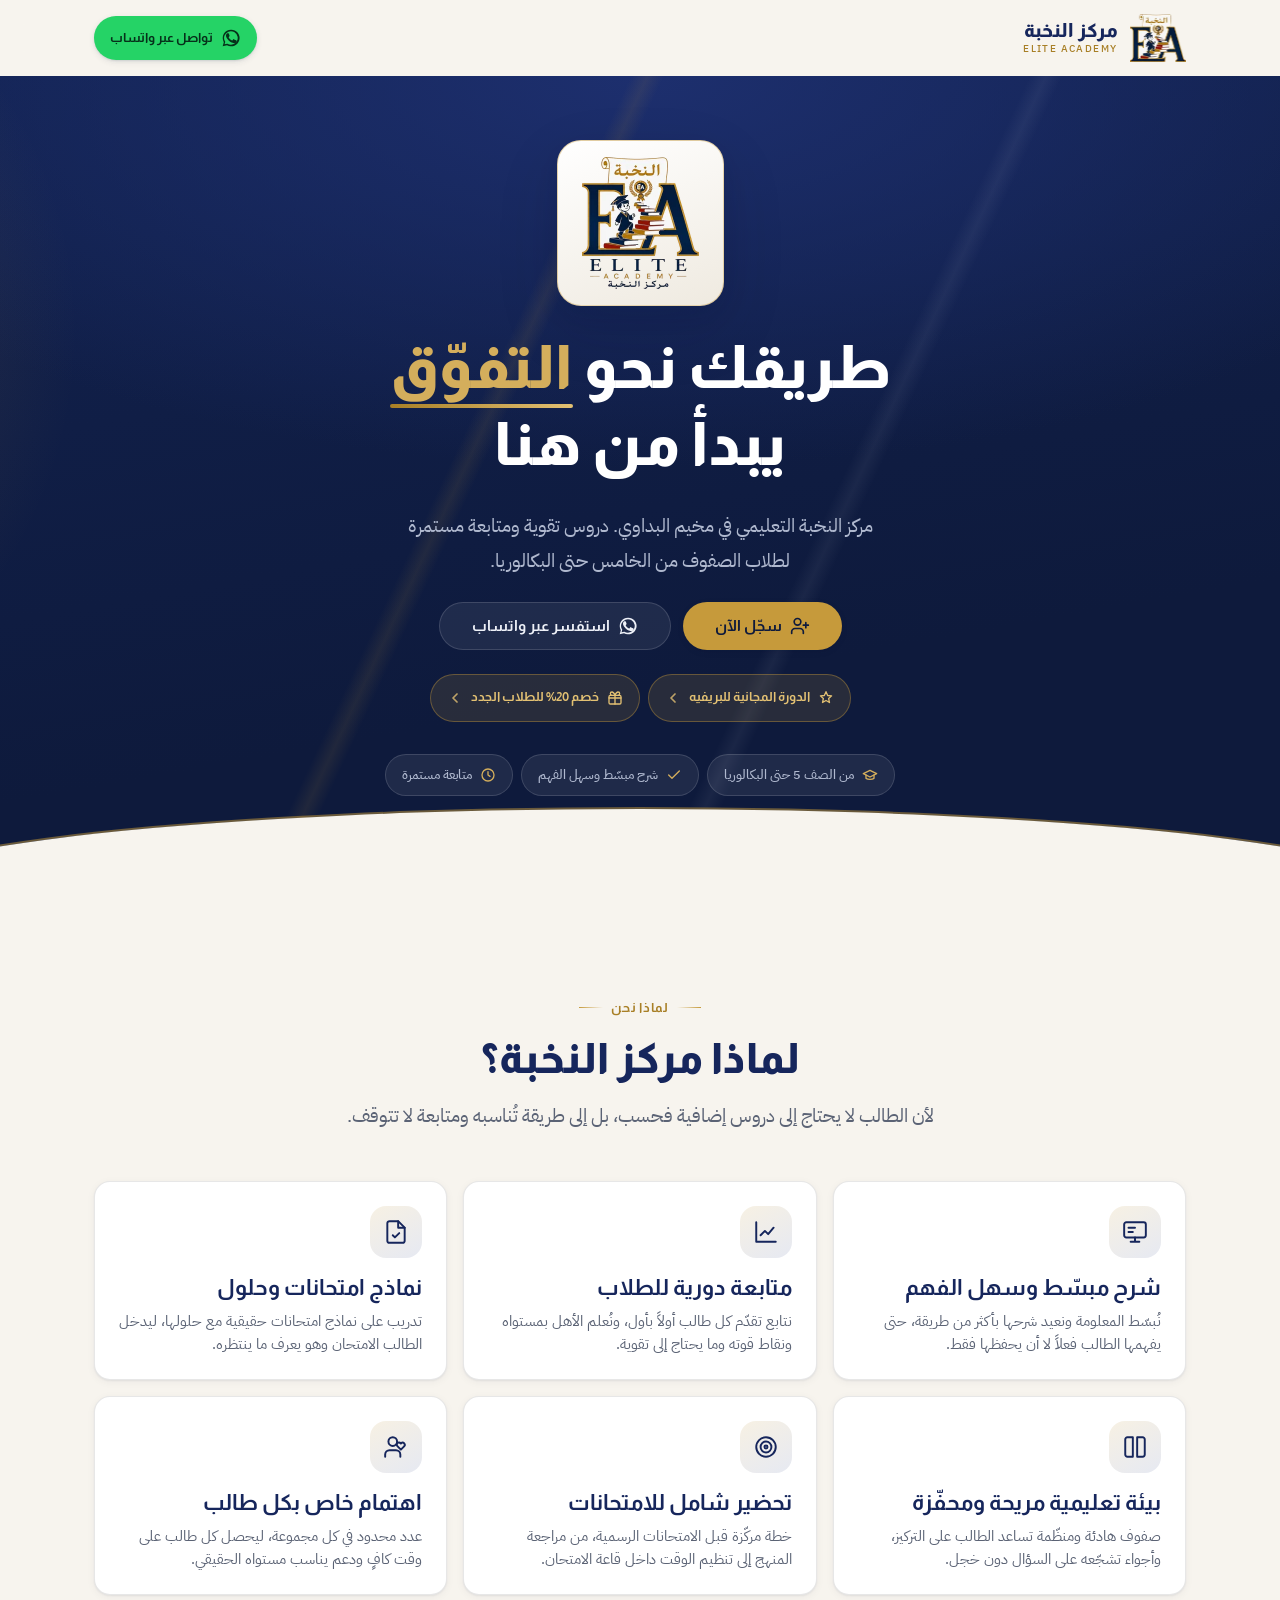
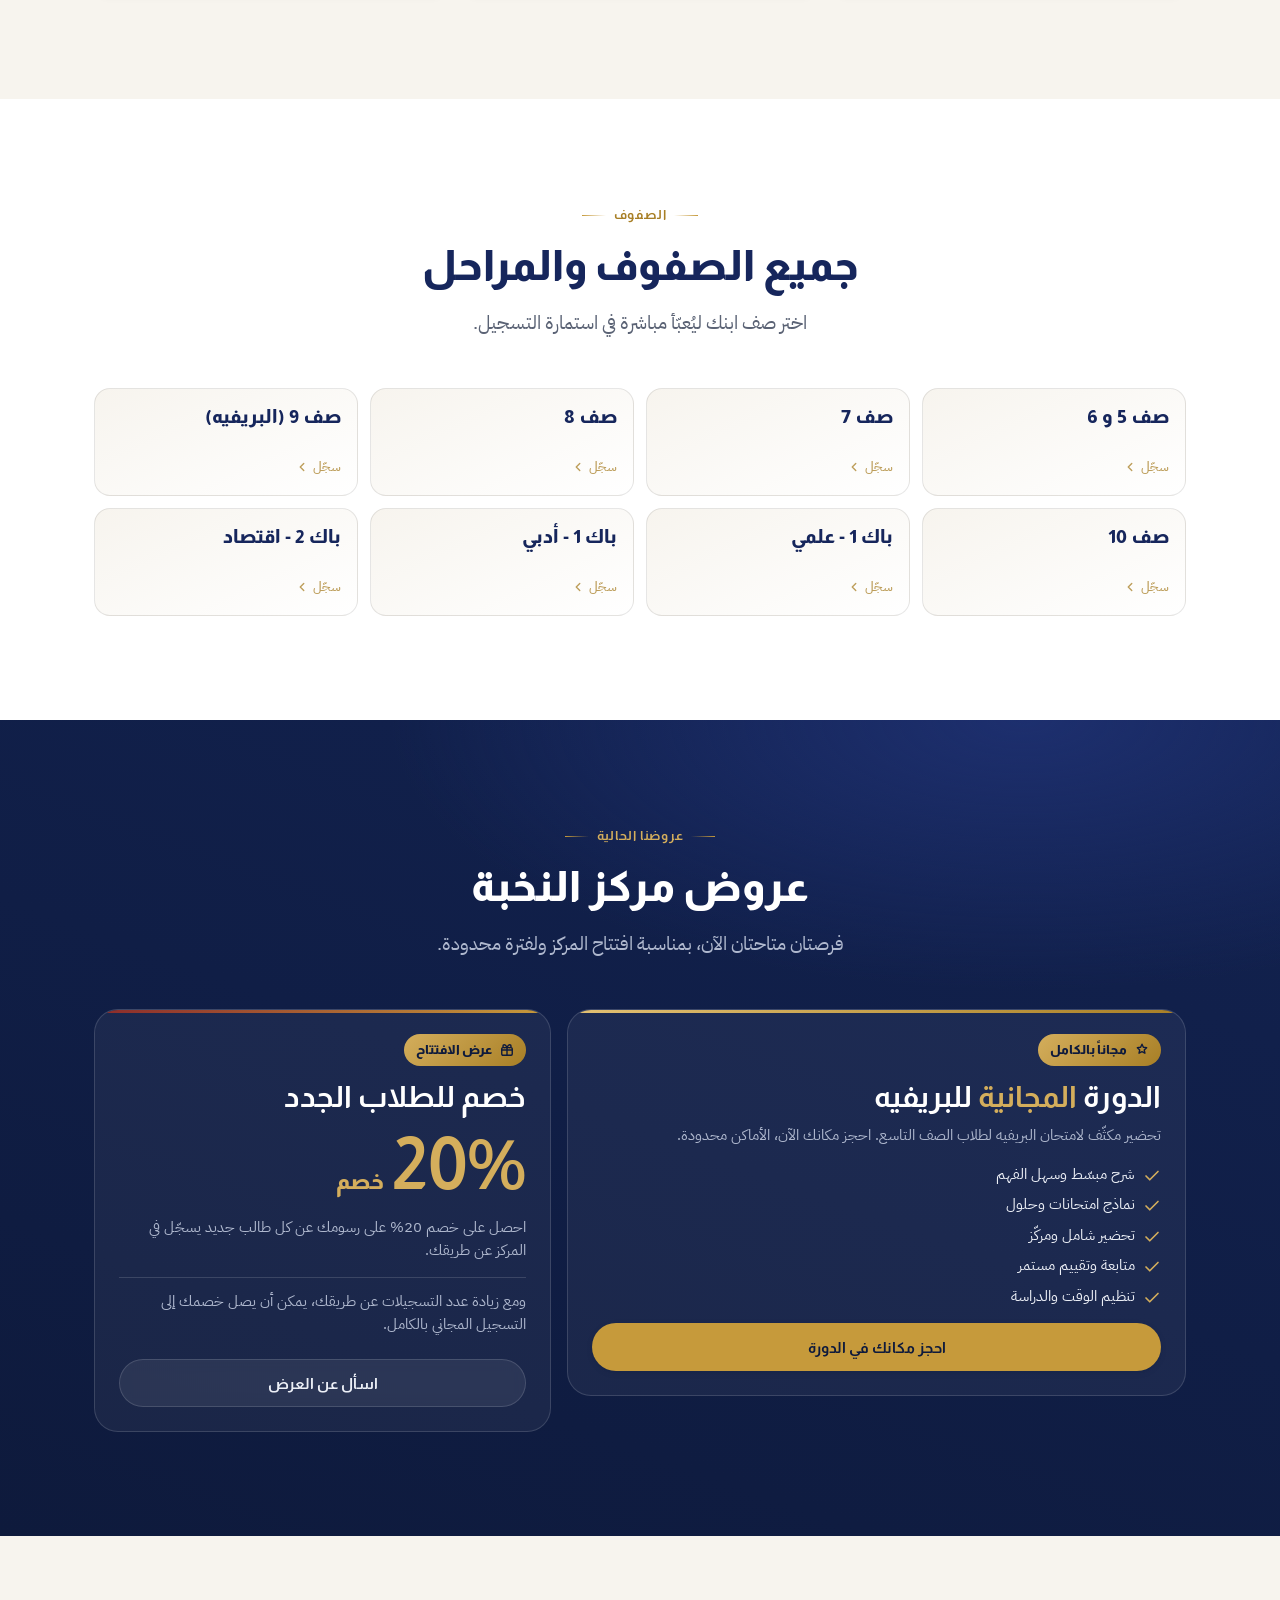
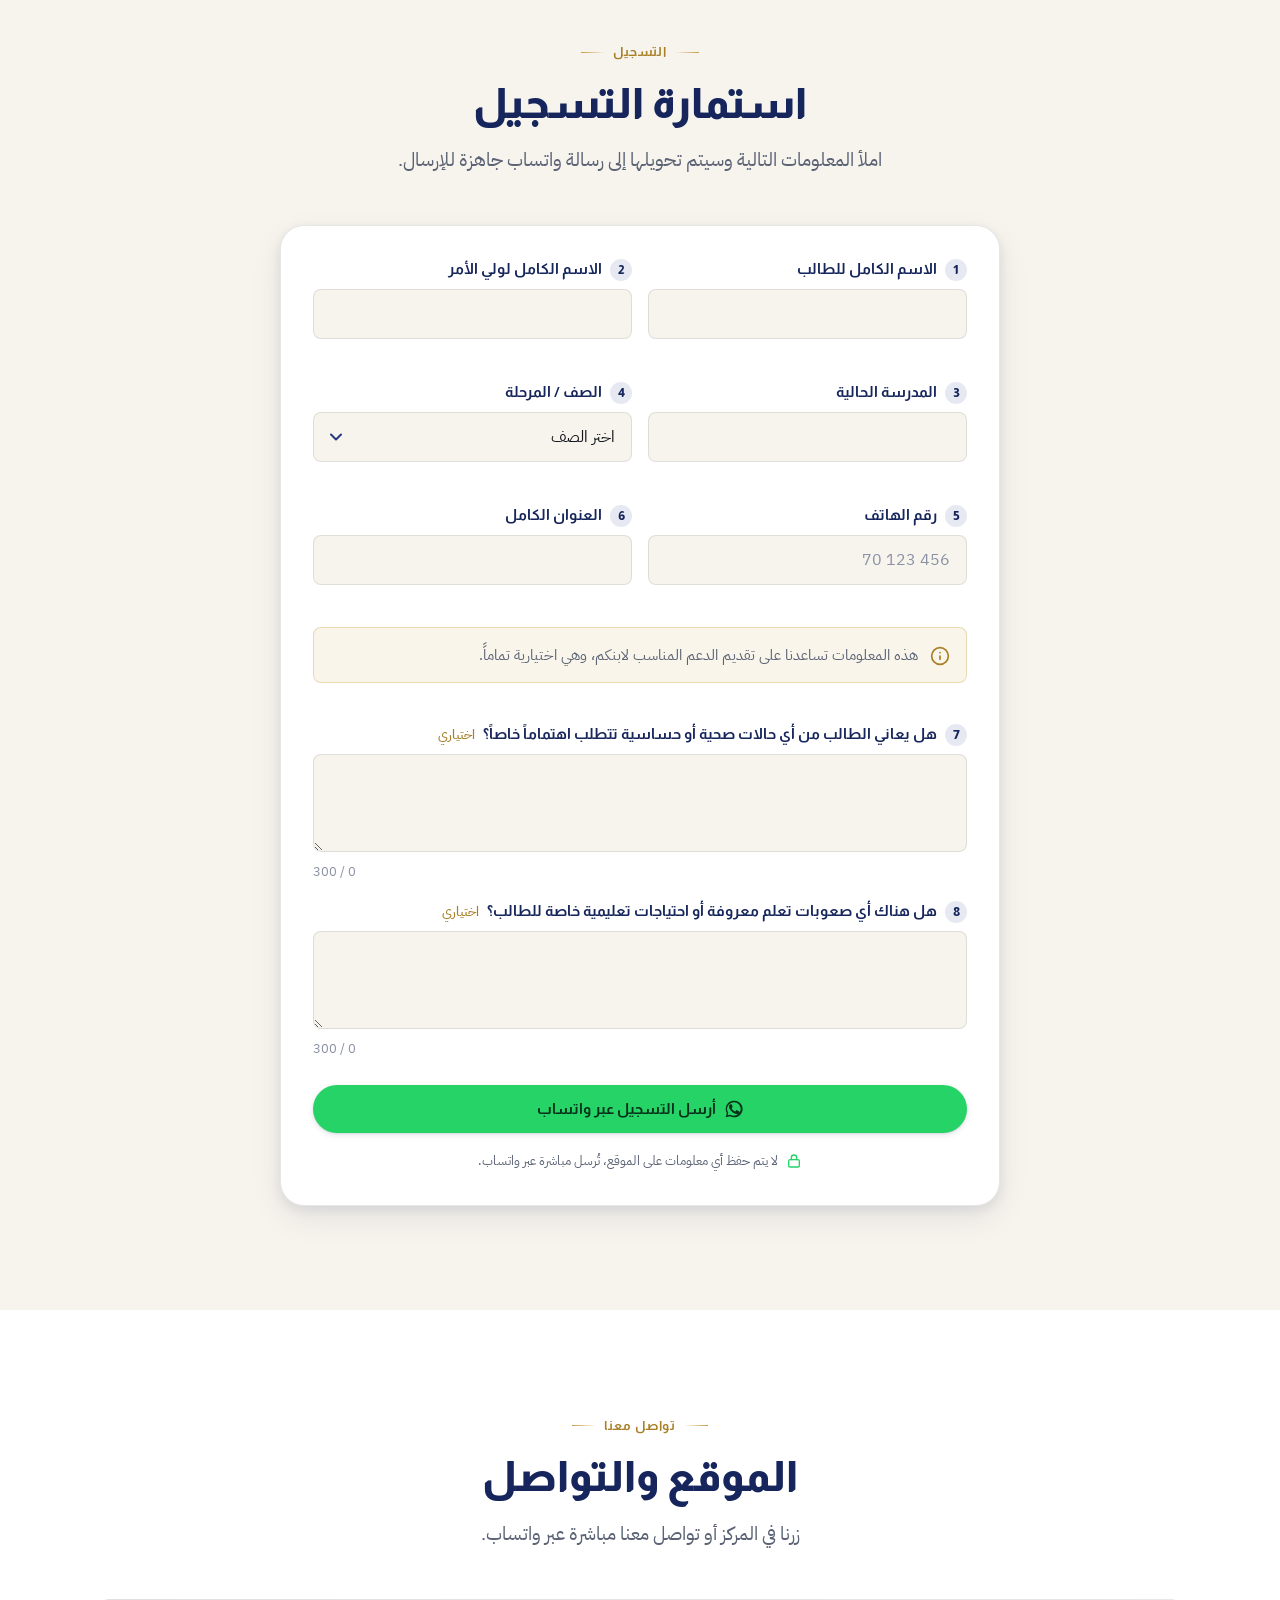
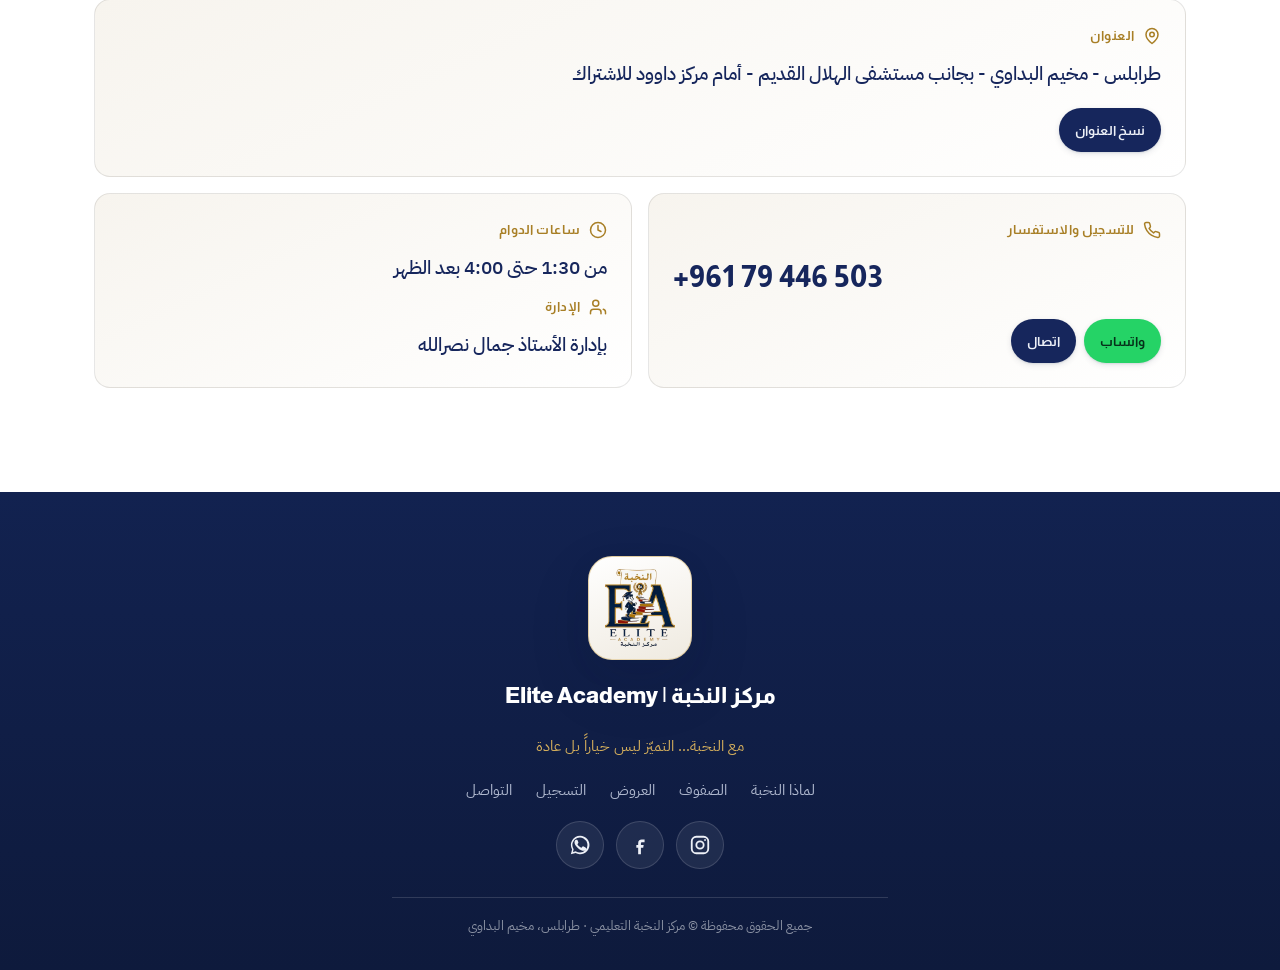
==== commit ab7207bf: "نقل العروض إلى الواجهة وتصغير صورة البروفايل - حذف الشريط العلوي, ووضع عنواني العرضين داخل الواجهة ك" ====
--- a/index.html
+++ b/index.html
@@ -33,16 +33,6 @@
 <body>
 
 <!-- ======================================================================
-     SECTION: شريط العرض
-     يظهر أول شيء في الصفحة. لإخفائه أضف كلمة hidden إلى الوسم التالي.
-     ====================================================================== -->
-<a class="announce" href="#offers">
-  <span class="announce__dot" aria-hidden="true"></span>
-  <span class="announce__text">الدورة المجانية للبريفيه · احجز مكانك الآن</span>
-  <svg class="announce__arrow" viewBox="0 0 24 24" fill="none" stroke="currentColor" stroke-width="2.6" stroke-linecap="round" stroke-linejoin="round" aria-hidden="true"><path d="M15 6l-6 6 6 6"/></svg>
-</a>
-
-<!-- ======================================================================
      SECTION: الهيدر
      ====================================================================== -->
 <header class="header">
@@ -96,7 +86,21 @@
       </a>
     </div>
 
-    <ul class="hero__chips" data-hero="5">
+
+    <div class="hero__offers" data-hero="5">
+      <a class="offer-pill" href="#offers">
+        <svg viewBox="0 0 24 24" fill="none" stroke="currentColor" stroke-width="2" stroke-linecap="round" stroke-linejoin="round" aria-hidden="true"><path d="M12 2.6l2.5 5.6 5.9.6-4.4 4.1 1.2 5.9L12 15.7 6.8 18.8 8 12.9 3.6 8.8l5.9-.6z"/></svg>
+        الدورة المجانية للبريفيه
+        <svg class="offer-pill__arrow" viewBox="0 0 24 24" fill="none" stroke="currentColor" stroke-width="2.6" stroke-linecap="round" stroke-linejoin="round" aria-hidden="true"><path d="M15 6l-6 6 6 6"/></svg>
+      </a>
+      <a class="offer-pill" href="#offers">
+        <svg viewBox="0 0 24 24" fill="none" stroke="currentColor" stroke-width="2" stroke-linecap="round" stroke-linejoin="round" aria-hidden="true"><rect x="3" y="8" width="18" height="13" rx="2"/><path d="M3 12h18M12 8v13"/><path d="M12 8S10 3 7.5 3a2.5 2.5 0 0 0 0 5M12 8s2-5 4.5-5a2.5 2.5 0 0 1 0 5"/></svg>
+        خصم 20% للطلاب الجدد
+        <svg class="offer-pill__arrow" viewBox="0 0 24 24" fill="none" stroke="currentColor" stroke-width="2.6" stroke-linecap="round" stroke-linejoin="round" aria-hidden="true"><path d="M15 6l-6 6 6 6"/></svg>
+      </a>
+    </div>
+
+    <ul class="hero__chips" data-hero="6">
       <li class="chip chip--onDark">
         <svg viewBox="0 0 24 24" fill="none" stroke="currentColor" stroke-width="2" stroke-linecap="round" stroke-linejoin="round" aria-hidden="true"><path d="M22 10 12 5 2 10l10 5 10-5z"/><path d="M6 12v5c3 2 9 2 12 0v-5"/></svg>
         من الصف 5 حتى البكالوريا
--- a/css/tokens.css
+++ b/css/tokens.css
@@ -65,9 +65,6 @@
   --whatsapp-tint: rgba(37, 211, 102, .14);
 
   --gold-glow: rgba(198, 154, 59, .22);
-  --announce-bg: linear-gradient(100deg, #C69A3B, #D9B45C 55%, #C69A3B);
-  --announce-ink: #17203F;
-  --announce-dot: #17203F;
   --header-bg: rgba(247, 244, 238, .82);
   --header-bg-stuck: rgba(247, 244, 238, .94);
 
@@ -144,7 +141,6 @@
 
   /* ---------- Component ---------- */
   --header-h: 64px;
-  --announce-h: 40px;
   --mobilebar-h: 76px;   /* الارتفاع الفعلي للشريط 73px + هامش أمان */
   --tap: 48px;
 }
--- a/css/base.css
+++ b/css/base.css
@@ -21,7 +21,9 @@
   background: var(--bg);
   -webkit-font-smoothing: antialiased;
   text-rendering: optimizeLegibility;
-  overflow-x: hidden;
+  /* clip وليس hidden: hidden يحوّل body إلى حاوية تمرير, وهذا يعطّل
+     الانتقال إلى الروابط الداخلية مثل ‎#offers ويربك الهيدر اللاصق. */
+  overflow-x: clip;
   /* room for the fixed mobile action bar */
   padding-bottom: calc(var(--mobilebar-h) + env(safe-area-inset-bottom, 0px));
 }
--- a/css/sections.css
+++ b/css/sections.css
@@ -145,6 +145,49 @@
 
 .hero__actions .btn { flex: 1 1 170px; }
 
+
+/* --------------------------------------------------------------------------
+   Hero offer links: titles only, they jump down to the offers section
+   -------------------------------------------------------------------------- */
+
+.hero__offers {
+  display: flex;
+  flex-wrap: wrap;
+  justify-content: center;
+  gap: var(--sp-2);
+  width: 100%;
+}
+
+.offer-pill {
+  display: inline-flex;
+  align-items: center;
+  gap: var(--sp-2);
+  min-height: var(--tap);
+  padding: var(--sp-2) var(--sp-4);
+  border-radius: var(--r-full);
+  background: var(--gold-tint-soft);
+  border: 1px solid var(--gold-tint-hairline);
+  color: var(--gold-300);
+  font-family: var(--font-display);
+  font-size: var(--fs-xs);
+  font-weight: var(--fw-bold);
+  line-height: 1.3;
+  transition:
+    background-color var(--dur) var(--ease),
+    border-color var(--dur) var(--ease),
+    transform var(--dur) var(--ease);
+}
+
+.offer-pill:hover {
+  background: var(--gold-tint-border);
+  border-color: var(--gold-400);
+  transform: translateY(-2px);
+}
+
+.offer-pill svg { width: 16px; height: 16px; flex: none; }
+.offer-pill__arrow { width: 13px; height: 13px; opacity: .8; transition: transform var(--dur) var(--ease); }
+.offer-pill:hover .offer-pill__arrow { transform: translateX(-3px); }
+
 .hero__chips {
   display: flex;
   flex-wrap: wrap;
@@ -177,6 +220,7 @@
 .hero [data-hero="3"] { animation-delay: 420ms; }
 .hero [data-hero="4"] { animation-delay: 560ms; }
 .hero [data-hero="5"] { animation-delay: 700ms; }
+.hero [data-hero="6"] { animation-delay: 840ms; }
 
 @keyframes heroIn { to { opacity: 1; transform: none; } }
 
@@ -584,50 +628,3 @@
   font-size: var(--fs-xs);
   color: var(--muted-light);
 }
-
-/* --------------------------------------------------------------------------
-   0. Announcement bar: the first thing on the page, above the header.
-   The header is sticky (not fixed) so this scrolls away and the header pins.
-   -------------------------------------------------------------------------- */
-
-.announce {
-  position: relative;
-  z-index: var(--z-header);
-  display: flex;
-  align-items: center;
-  justify-content: center;
-  gap: var(--sp-2);
-  min-height: var(--announce-h);
-  padding: var(--sp-2) var(--gutter);
-  background: var(--announce-bg);
-  color: var(--announce-ink);
-  font-family: var(--font-display);
-  font-size: var(--fs-xs);
-  font-weight: var(--fw-bold);
-  line-height: 1.4;
-  text-align: center;
-  transition: filter var(--dur) var(--ease);
-}
-
-.announce:hover { filter: brightness(1.06); }
-
-.announce__dot {
-  width: 7px;
-  height: 7px;
-  flex: none;
-  border-radius: var(--r-full);
-  background: var(--announce-dot);
-  opacity: .6;
-}
-
-/* الأبعاد صريحة لأن base.css يضبط height: auto لكل svg */
-.announce__arrow {
-  width: 15px;
-  height: 15px;
-  flex: none;
-  transition: transform var(--dur) var(--ease);
-}
-
-.announce:hover .announce__arrow { transform: translateX(-3px); }
-
-.announce[hidden] { display: none; }
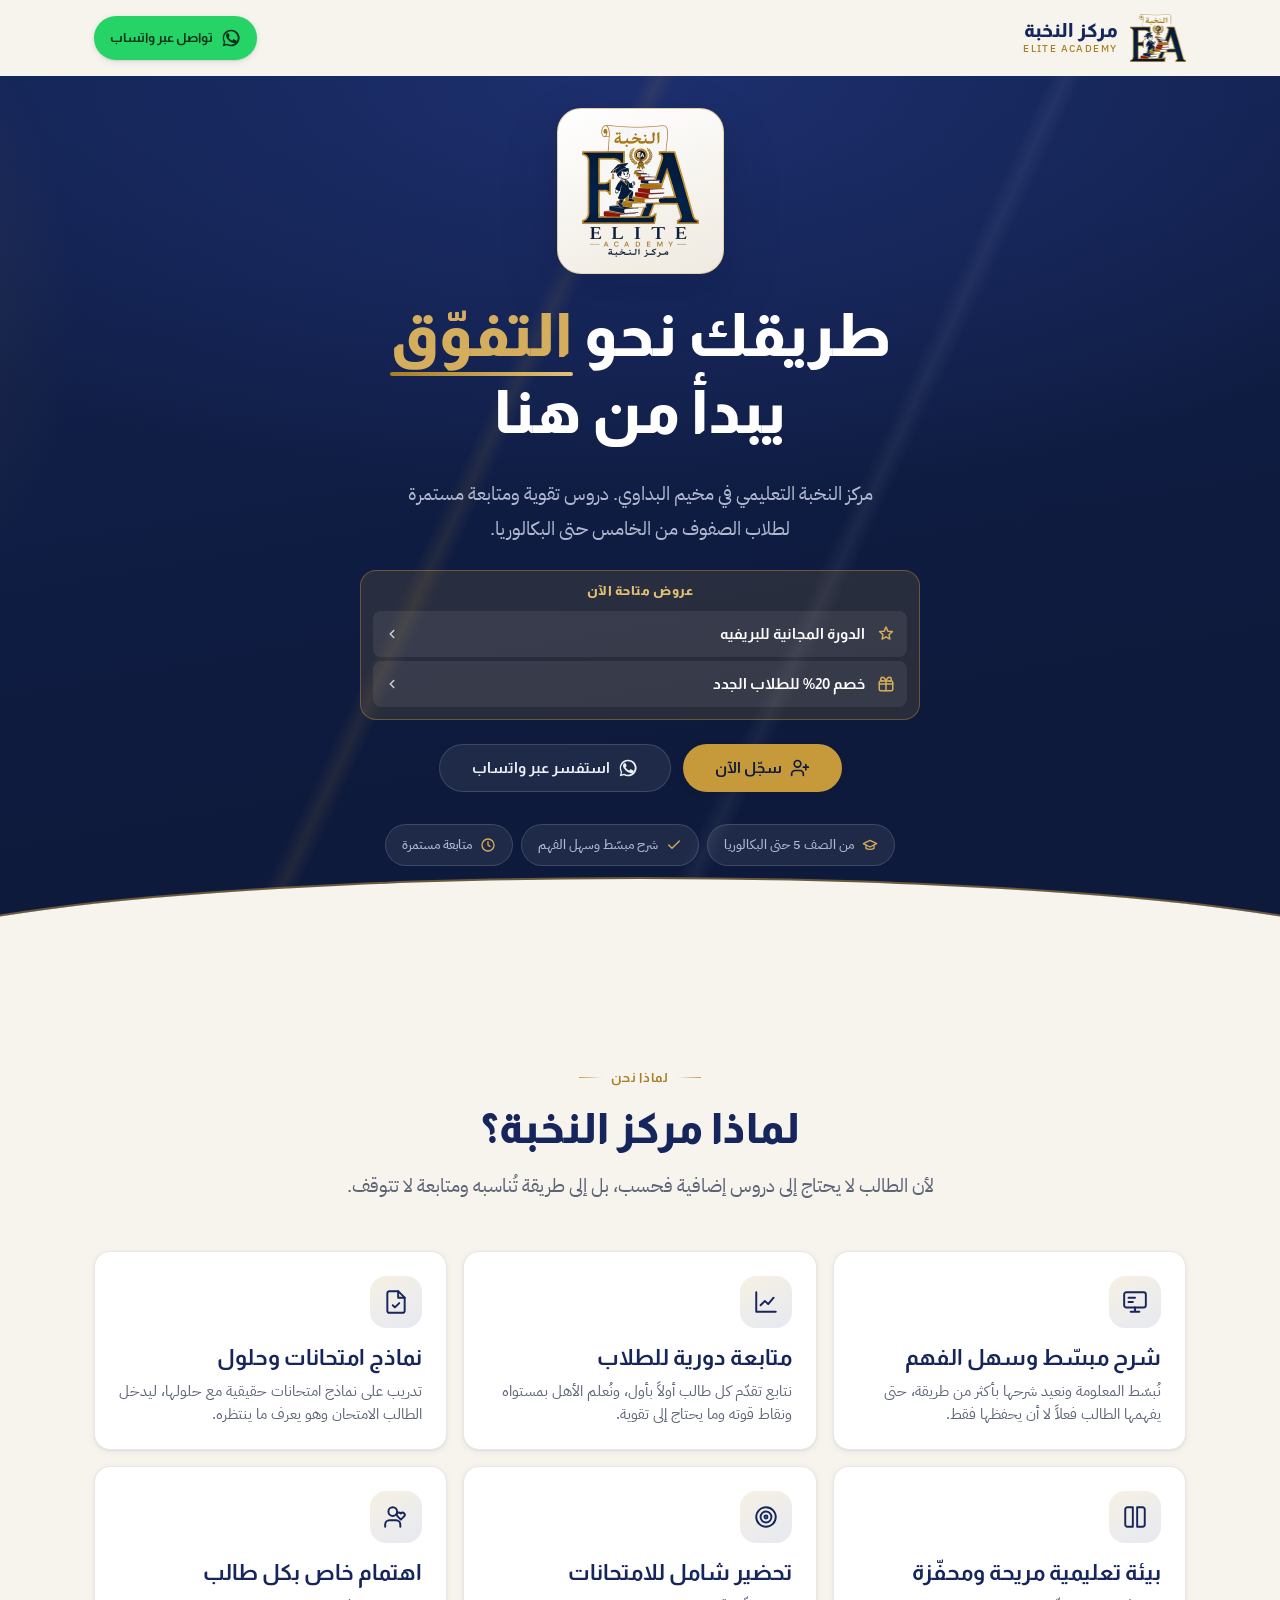
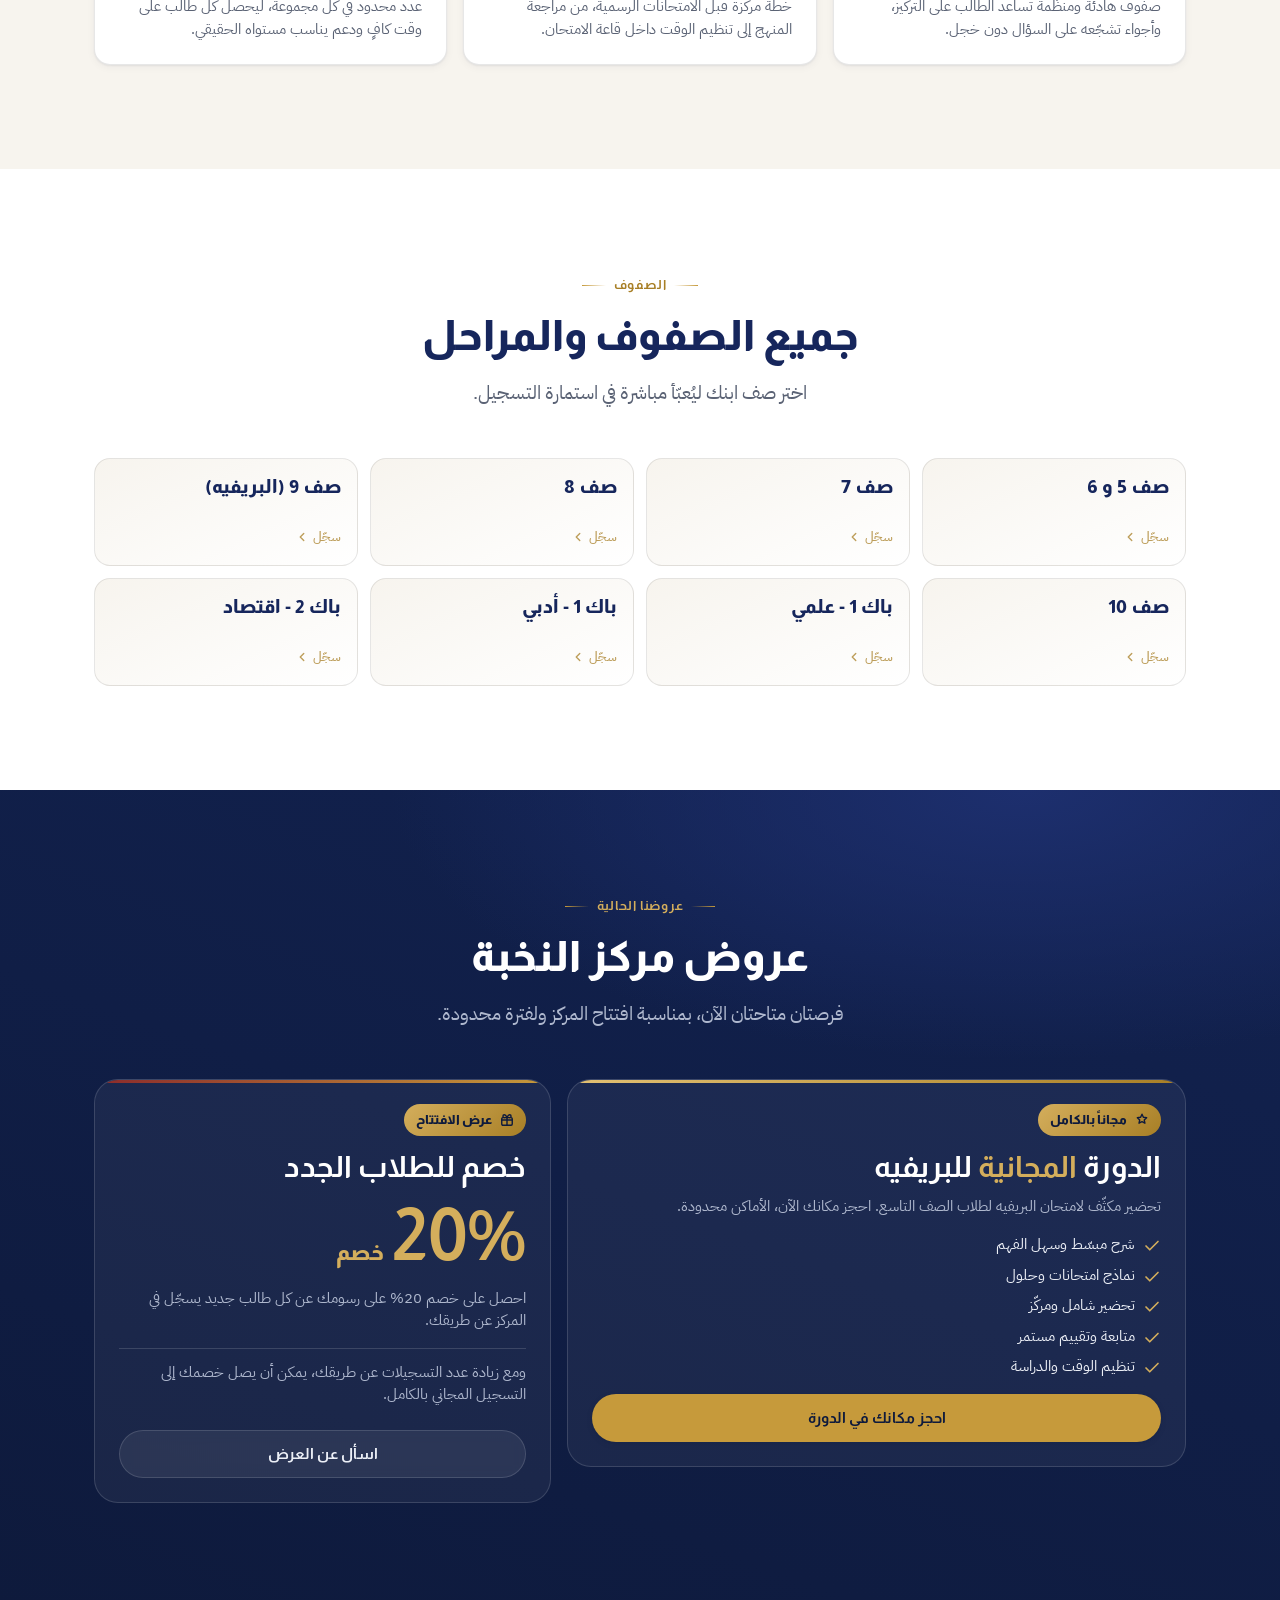
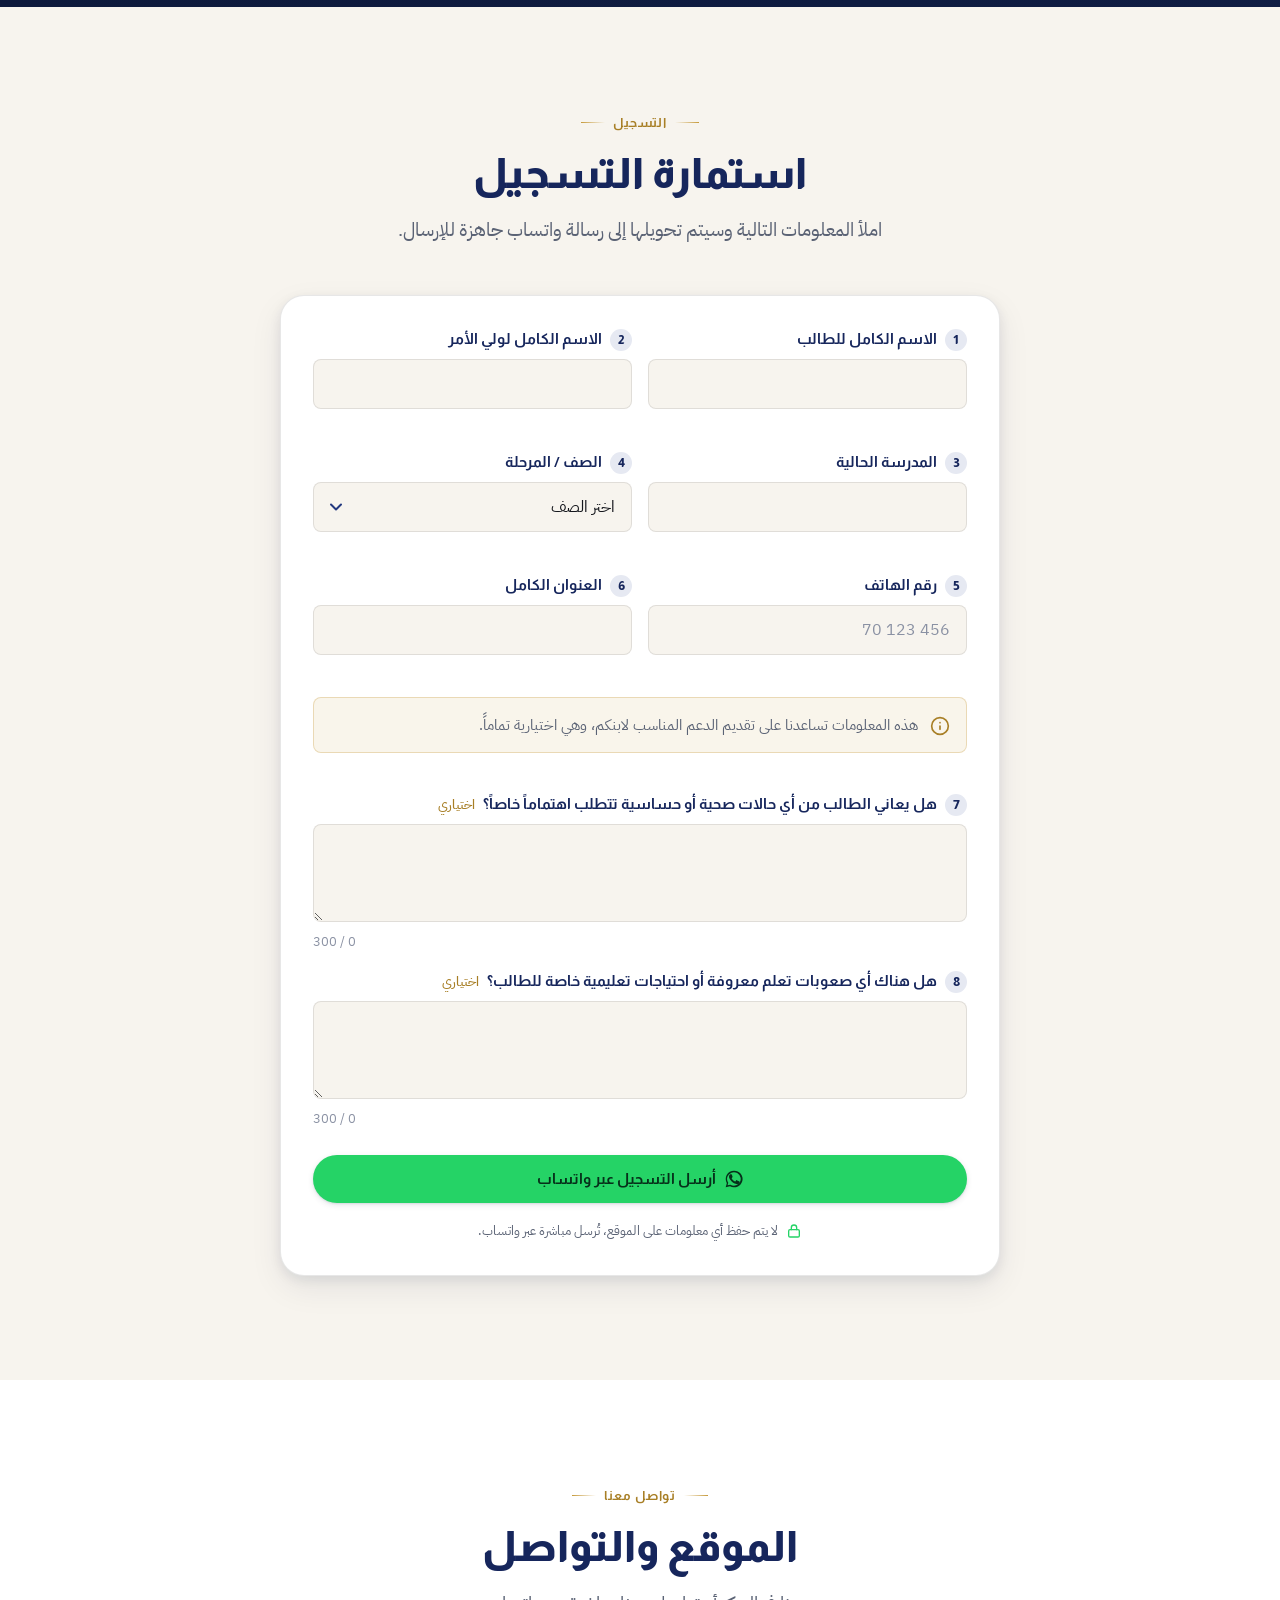
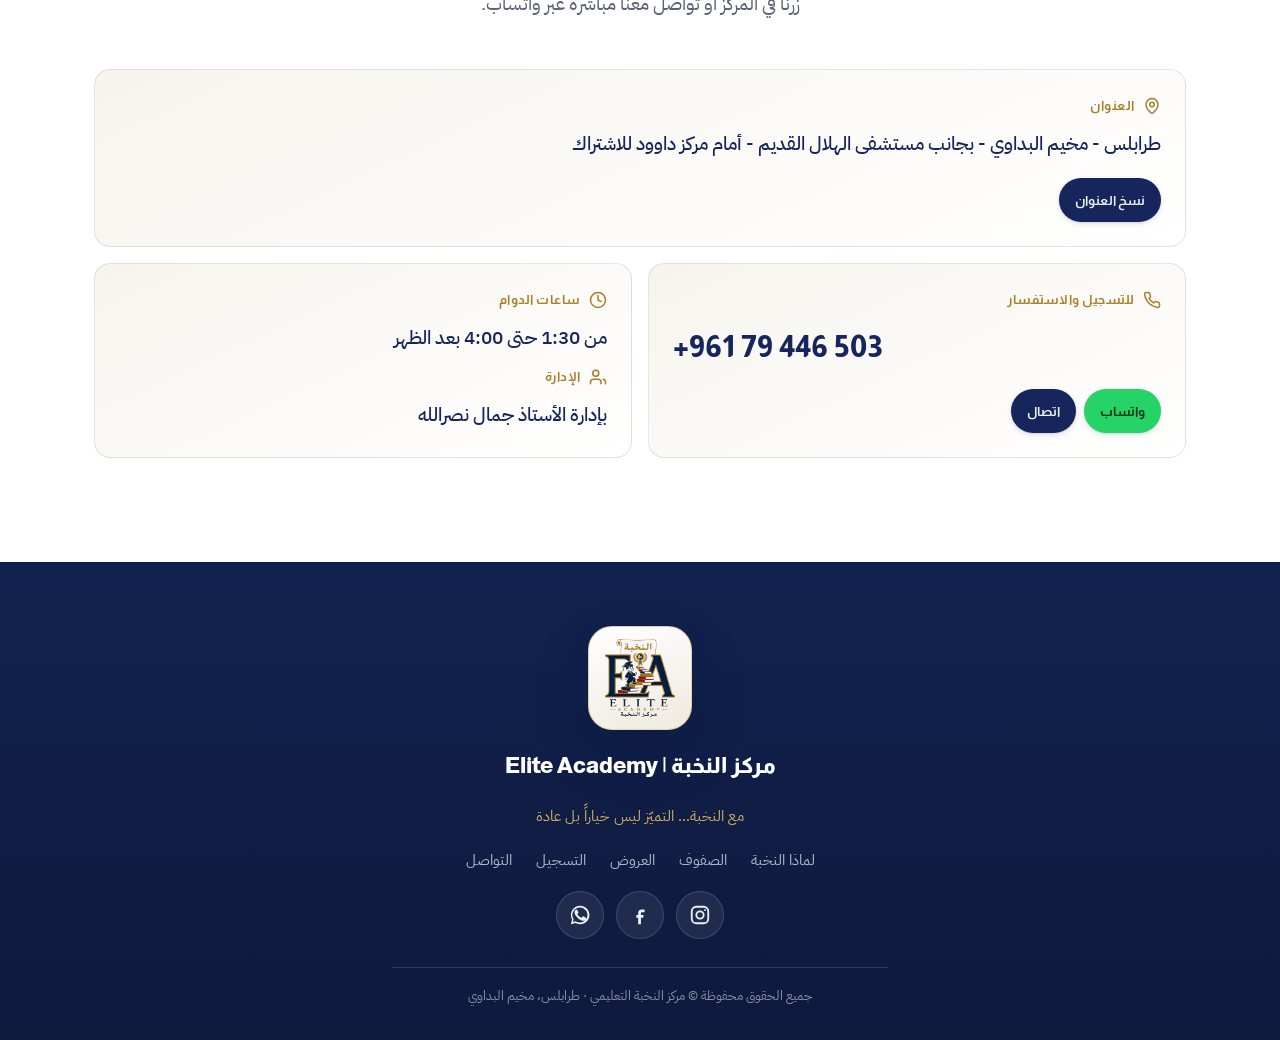
==== commit f77ea17a: "إبراز العروض في أول الشاشة العرضان كانا أسفل الأزرار عند 668 إلى 772 بكسل, بينما المساحة الظاهرة على" ====
--- a/index.html
+++ b/index.html
@@ -75,7 +75,21 @@
       لطلاب الصفوف من الخامس حتى البكالوريا.
     </p>
 
-    <div class="hero__actions" data-hero="4">
+    <div class="hero__offers" data-hero="4">
+      <span class="hero__offers-label">عروض متاحة الآن</span>
+      <a class="offer-row" href="#offers">
+        <svg viewBox="0 0 24 24" fill="none" stroke="currentColor" stroke-width="2" stroke-linecap="round" stroke-linejoin="round" aria-hidden="true"><path d="M12 2.6l2.5 5.6 5.9.6-4.4 4.1 1.2 5.9L12 15.7 6.8 18.8 8 12.9 3.6 8.8l5.9-.6z"/></svg>
+        <span>الدورة المجانية للبريفيه</span>
+        <svg class="offer-row__arrow" viewBox="0 0 24 24" fill="none" stroke="currentColor" stroke-width="2.6" stroke-linecap="round" stroke-linejoin="round" aria-hidden="true"><path d="M15 6l-6 6 6 6"/></svg>
+      </a>
+      <a class="offer-row" href="#offers">
+        <svg viewBox="0 0 24 24" fill="none" stroke="currentColor" stroke-width="2" stroke-linecap="round" stroke-linejoin="round" aria-hidden="true"><rect x="3" y="8" width="18" height="13" rx="2"/><path d="M3 12h18M12 8v13"/><path d="M12 8S10 3 7.5 3a2.5 2.5 0 0 0 0 5M12 8s2-5 4.5-5a2.5 2.5 0 0 1 0 5"/></svg>
+        <span>خصم 20% للطلاب الجدد</span>
+        <svg class="offer-row__arrow" viewBox="0 0 24 24" fill="none" stroke="currentColor" stroke-width="2.6" stroke-linecap="round" stroke-linejoin="round" aria-hidden="true"><path d="M15 6l-6 6 6 6"/></svg>
+      </a>
+    </div>
+
+    <div class="hero__actions" data-hero="5">
       <a class="btn btn--gold" href="#registration">
         <svg viewBox="0 0 24 24" fill="none" stroke="currentColor" stroke-width="2" stroke-linecap="round" stroke-linejoin="round" aria-hidden="true"><path d="M16 21v-2a4 4 0 0 0-4-4H6a4 4 0 0 0-4 4v2"/><circle cx="9" cy="7" r="4"/><path d="M19 8v6M22 11h-6"/></svg>
         سجّل الآن
@@ -87,18 +101,6 @@
     </div>
 
 
-    <div class="hero__offers" data-hero="5">
-      <a class="offer-pill" href="#offers">
-        <svg viewBox="0 0 24 24" fill="none" stroke="currentColor" stroke-width="2" stroke-linecap="round" stroke-linejoin="round" aria-hidden="true"><path d="M12 2.6l2.5 5.6 5.9.6-4.4 4.1 1.2 5.9L12 15.7 6.8 18.8 8 12.9 3.6 8.8l5.9-.6z"/></svg>
-        الدورة المجانية للبريفيه
-        <svg class="offer-pill__arrow" viewBox="0 0 24 24" fill="none" stroke="currentColor" stroke-width="2.6" stroke-linecap="round" stroke-linejoin="round" aria-hidden="true"><path d="M15 6l-6 6 6 6"/></svg>
-      </a>
-      <a class="offer-pill" href="#offers">
-        <svg viewBox="0 0 24 24" fill="none" stroke="currentColor" stroke-width="2" stroke-linecap="round" stroke-linejoin="round" aria-hidden="true"><rect x="3" y="8" width="18" height="13" rx="2"/><path d="M3 12h18M12 8v13"/><path d="M12 8S10 3 7.5 3a2.5 2.5 0 0 0 0 5M12 8s2-5 4.5-5a2.5 2.5 0 0 1 0 5"/></svg>
-        خصم 20% للطلاب الجدد
-        <svg class="offer-pill__arrow" viewBox="0 0 24 24" fill="none" stroke="currentColor" stroke-width="2.6" stroke-linecap="round" stroke-linejoin="round" aria-hidden="true"><path d="M15 6l-6 6 6 6"/></svg>
-      </a>
-    </div>
 
     <ul class="hero__chips" data-hero="6">
       <li class="chip chip--onDark">
--- a/css/components.css
+++ b/css/components.css
@@ -133,7 +133,7 @@
 }
 
 .logo-plate img {
-  height: clamp(96px, 22vw, 132px);
+  height: clamp(84px, 20vw, 132px);
   width: auto;
 }
 
--- a/css/sections.css
+++ b/css/sections.css
@@ -51,7 +51,7 @@
   position: relative;
   isolation: isolate;
   overflow: hidden;
-  padding-block: var(--sp-8) var(--sp-9);
+  padding-block: var(--sp-6) var(--sp-9);
   background:
     radial-gradient(120% 80% at 50% 0%, var(--navy-600) 0%, transparent 60%),
     linear-gradient(170deg, var(--navy-800), var(--navy-900) 70%);
@@ -97,7 +97,11 @@
   display: flex;
   flex-direction: column;
   align-items: center;
-  gap: var(--sp-5);
+  gap: var(--sp-4);
+}
+
+@media (min-width: 620px) {
+  .hero__inner { gap: var(--sp-5); }
 }
 
 .hero h1 {
@@ -147,46 +151,61 @@
 
 
 /* --------------------------------------------------------------------------
-   Hero offer links: titles only, they jump down to the offers section
+   Hero offers: grouped and placed above the buttons so both are visible
+   without scrolling on a phone
    -------------------------------------------------------------------------- */
 
 .hero__offers {
   display: flex;
-  flex-wrap: wrap;
-  justify-content: center;
-  gap: var(--sp-2);
+  flex-direction: column;
+  gap: var(--sp-1);
   width: 100%;
-}
-
-.offer-pill {
-  display: inline-flex;
-  align-items: center;
-  gap: var(--sp-2);
-  min-height: var(--tap);
-  padding: var(--sp-2) var(--sp-4);
-  border-radius: var(--r-full);
+  max-width: 420px;
+  padding: var(--sp-2) var(--sp-3) var(--sp-3);
+  border-radius: var(--r-md);
   background: var(--gold-tint-soft);
   border: 1px solid var(--gold-tint-hairline);
+}
+
+.hero__offers-label {
+  display: block;
+  margin-bottom: var(--sp-1);
+  font-family: var(--font-display);
+  font-size: var(--fs-xs);
+  font-weight: var(--fw-black);
+  letter-spacing: .04em;
   color: var(--gold-300);
-  font-family: var(--font-display);
-  font-size: var(--fs-xs);
+}
+
+.offer-row {
+  display: flex;
+  align-items: center;
+  gap: var(--sp-3);
+  min-height: 46px;
+  padding: var(--sp-2) var(--sp-3);
+  border-radius: var(--r-sm);
+  background: var(--scrim-2);
+  color: var(--white);
+  font-family: var(--font-display);
+  font-size: var(--fs-sm);
   font-weight: var(--fw-bold);
   line-height: 1.3;
+  text-align: start;
   transition:
     background-color var(--dur) var(--ease),
-    border-color var(--dur) var(--ease),
     transform var(--dur) var(--ease);
 }
 
-.offer-pill:hover {
-  background: var(--gold-tint-border);
-  border-color: var(--gold-400);
-  transform: translateY(-2px);
-}
-
-.offer-pill svg { width: 16px; height: 16px; flex: none; }
-.offer-pill__arrow { width: 13px; height: 13px; opacity: .8; transition: transform var(--dur) var(--ease); }
-.offer-pill:hover .offer-pill__arrow { transform: translateX(-3px); }
+.offer-row span { flex: 1; }
+.offer-row > svg:first-child { width: 18px; height: 18px; flex: none; color: var(--gold-400); }
+.offer-row__arrow { width: 14px; height: 14px; flex: none; opacity: .75; transition: transform var(--dur) var(--ease); }
+
+.offer-row:hover { background: var(--scrim-3); transform: translateX(-2px); }
+.offer-row:hover .offer-row__arrow { transform: translateX(-3px); }
+
+@media (min-width: 620px) {
+  .hero__offers { max-width: 560px; }
+}
 
 .hero__chips {
   display: flex;
